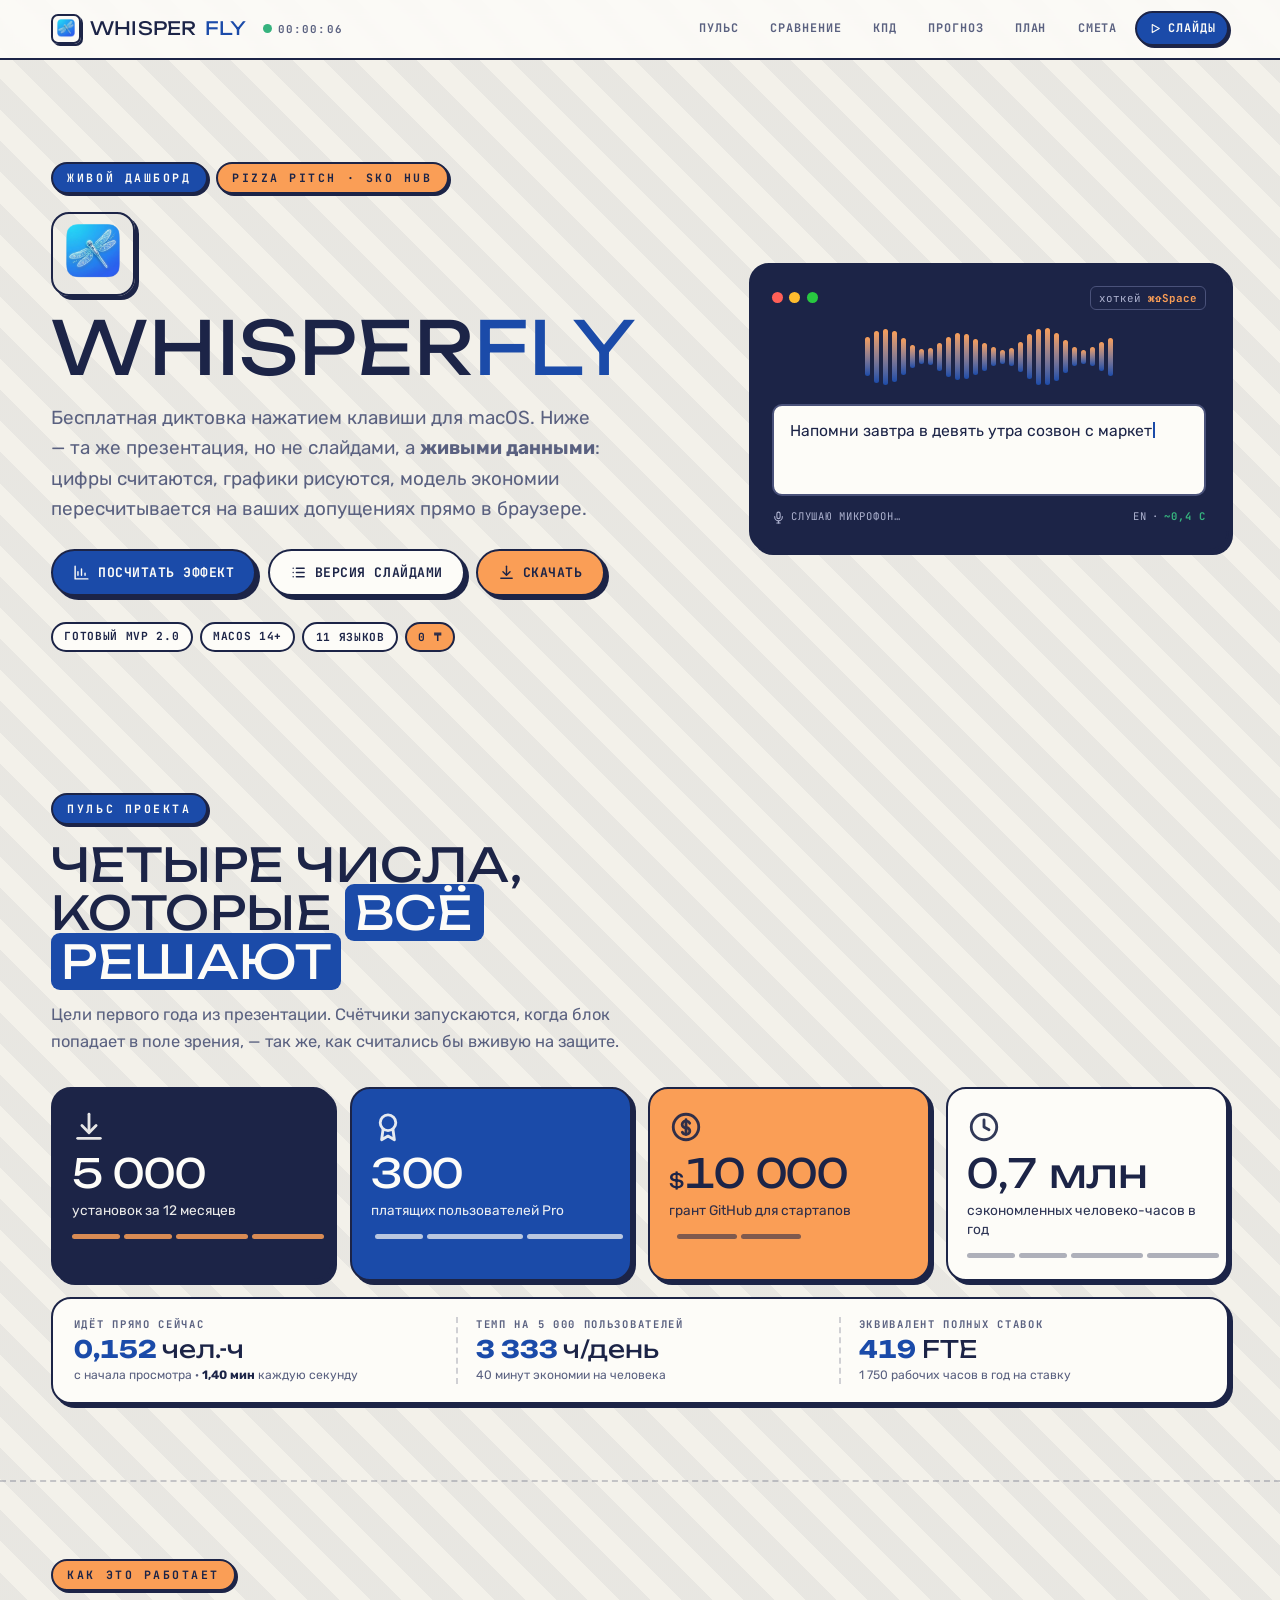
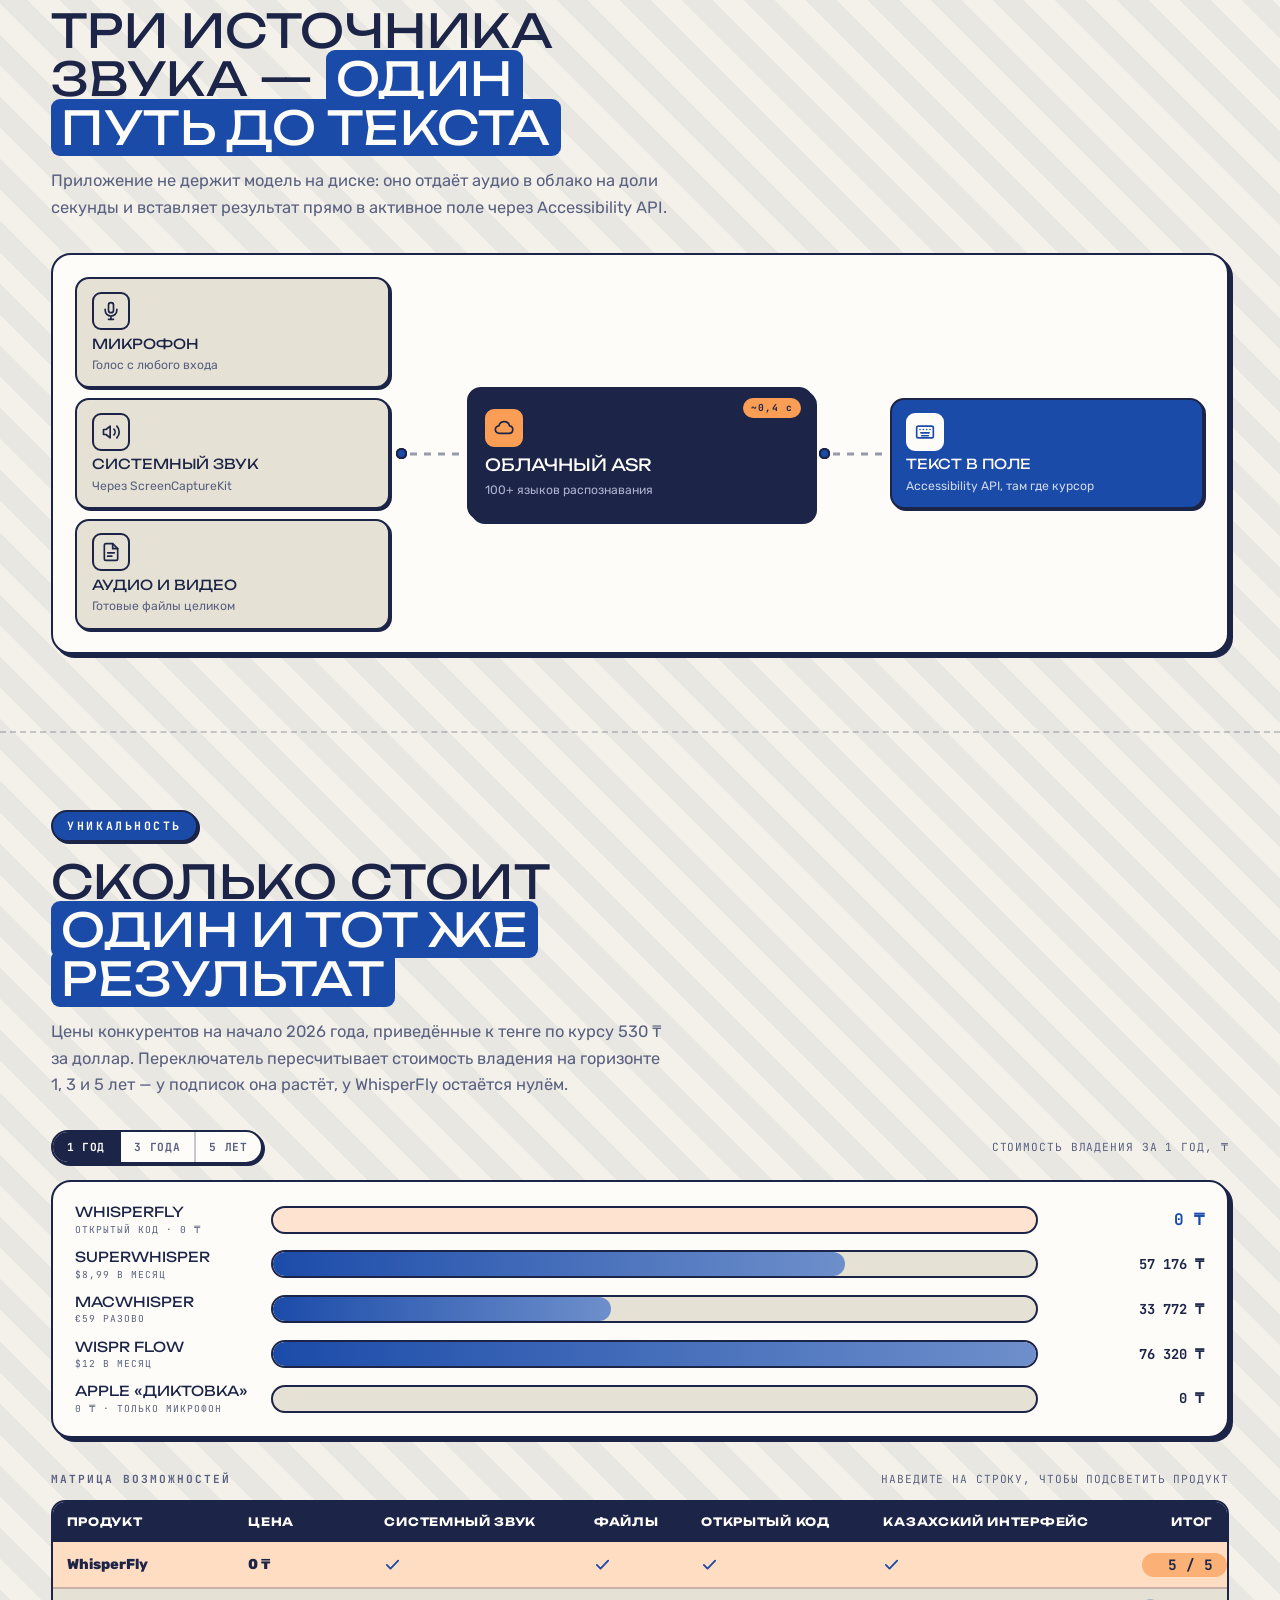
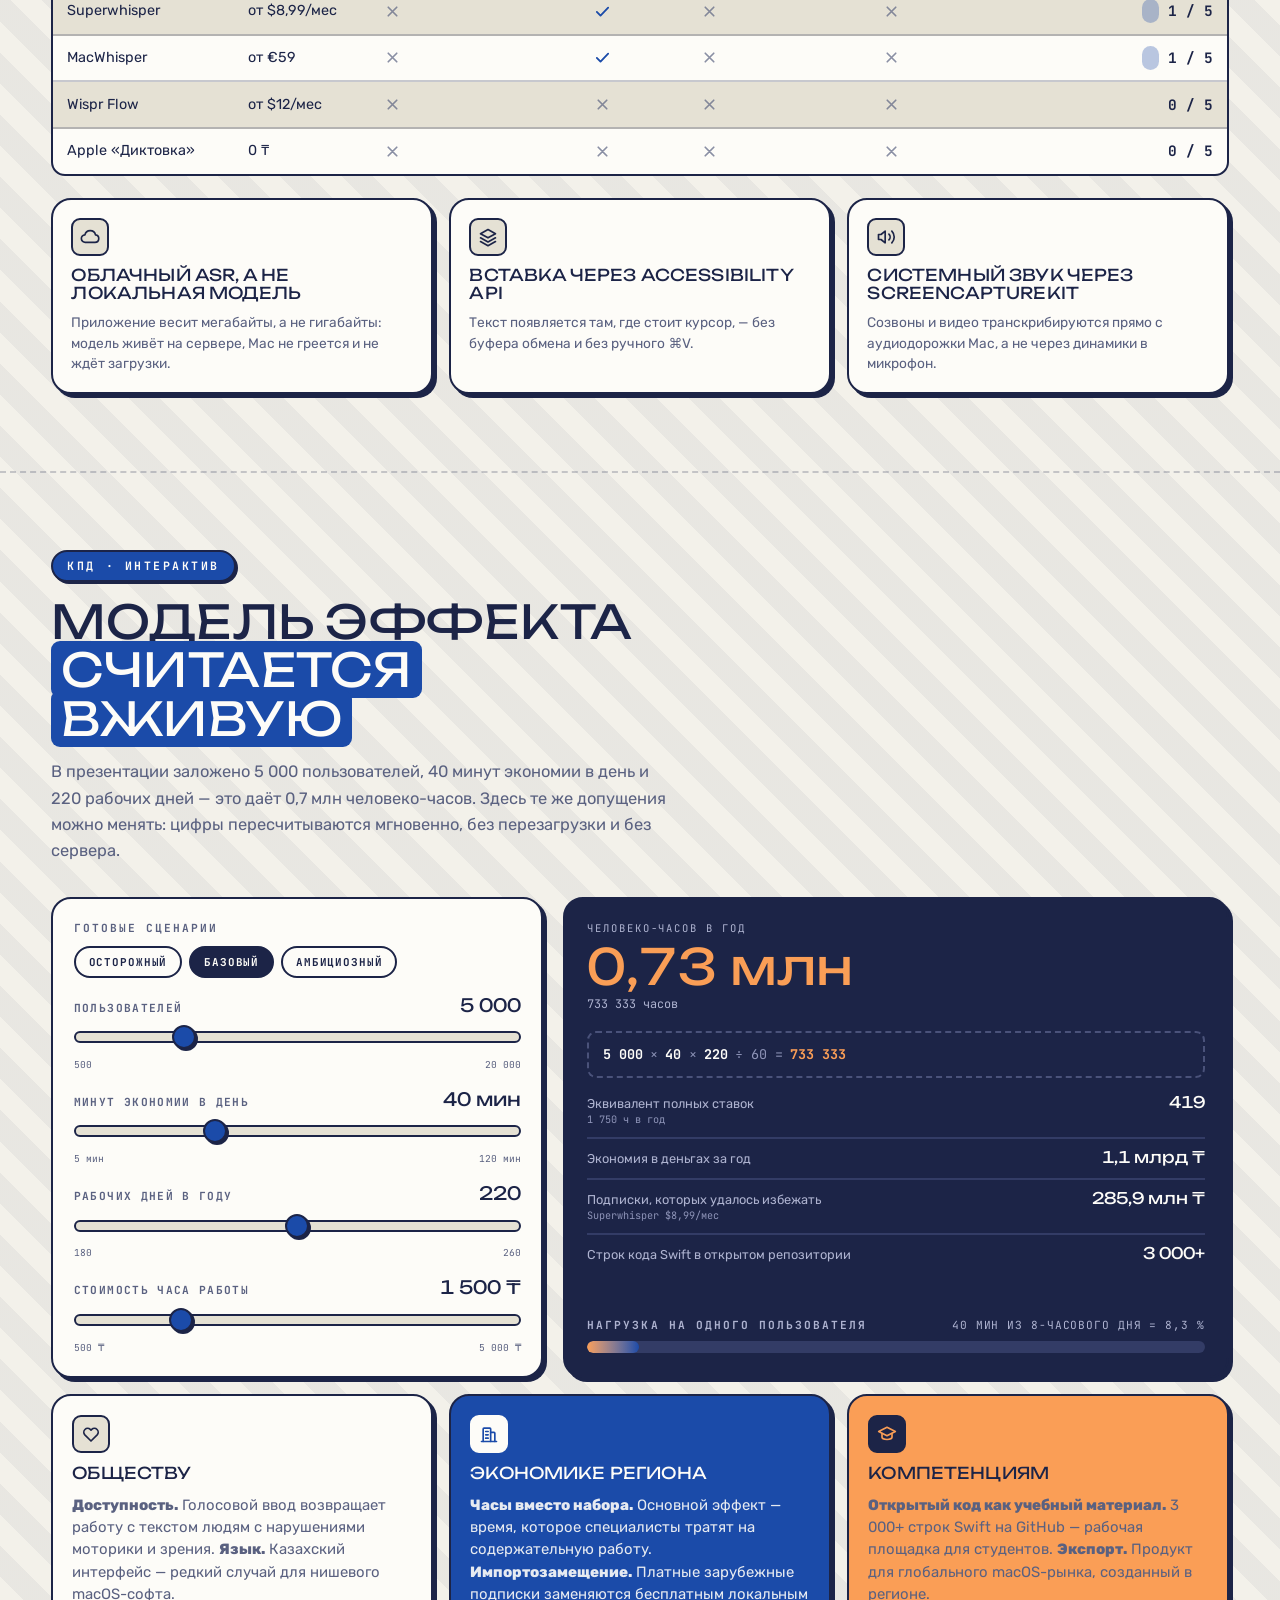
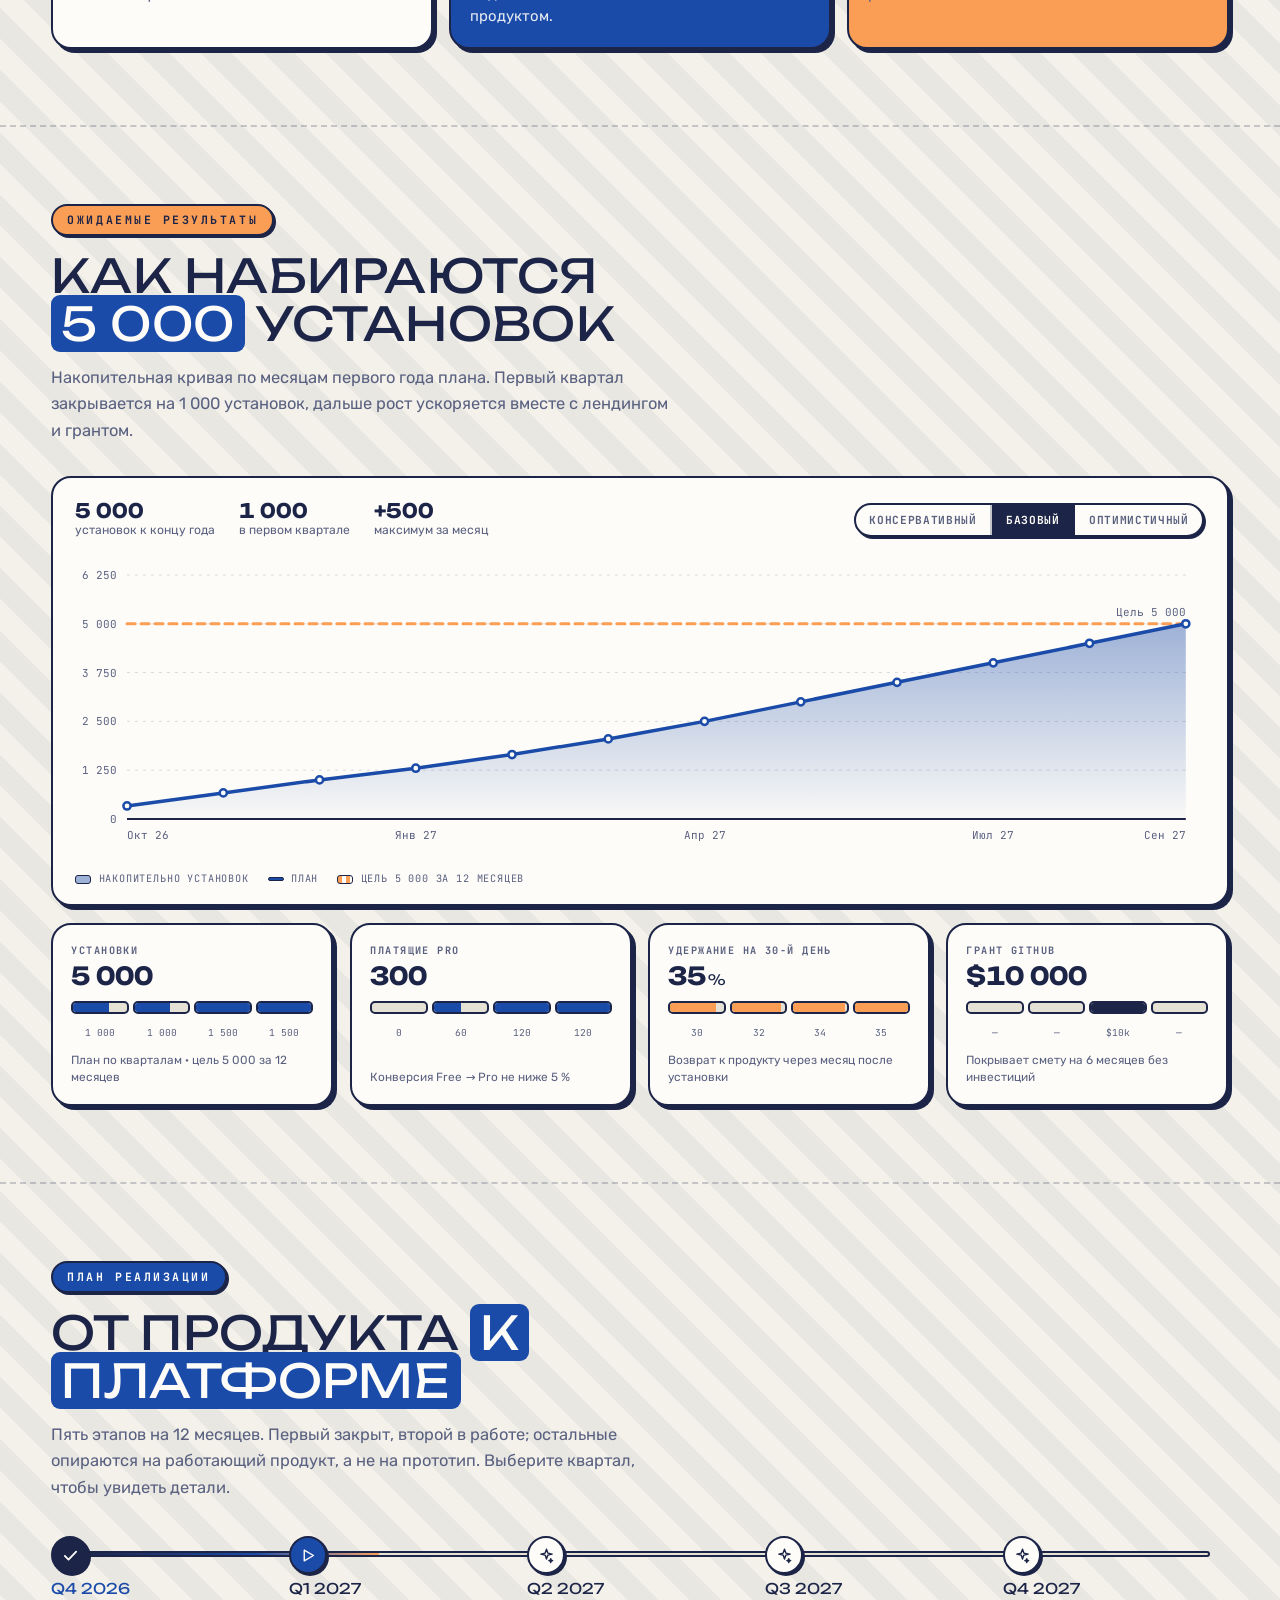
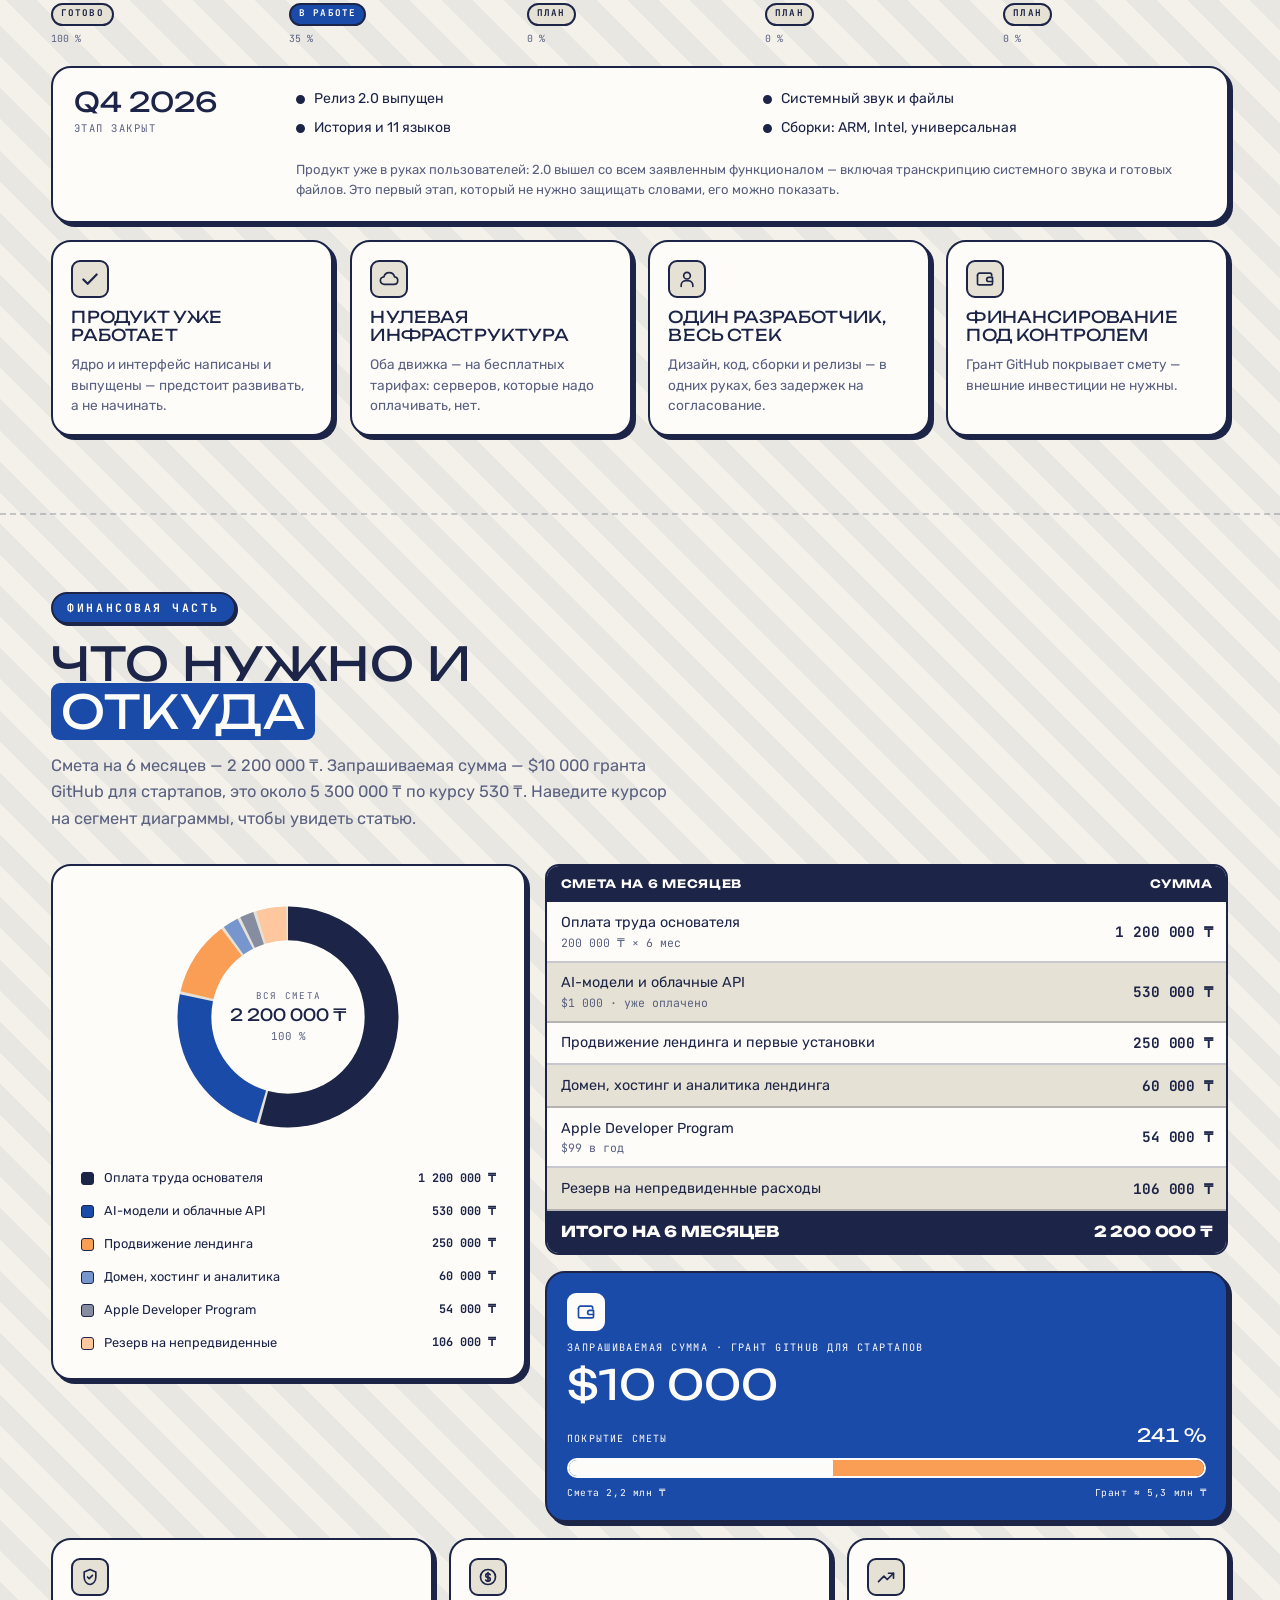
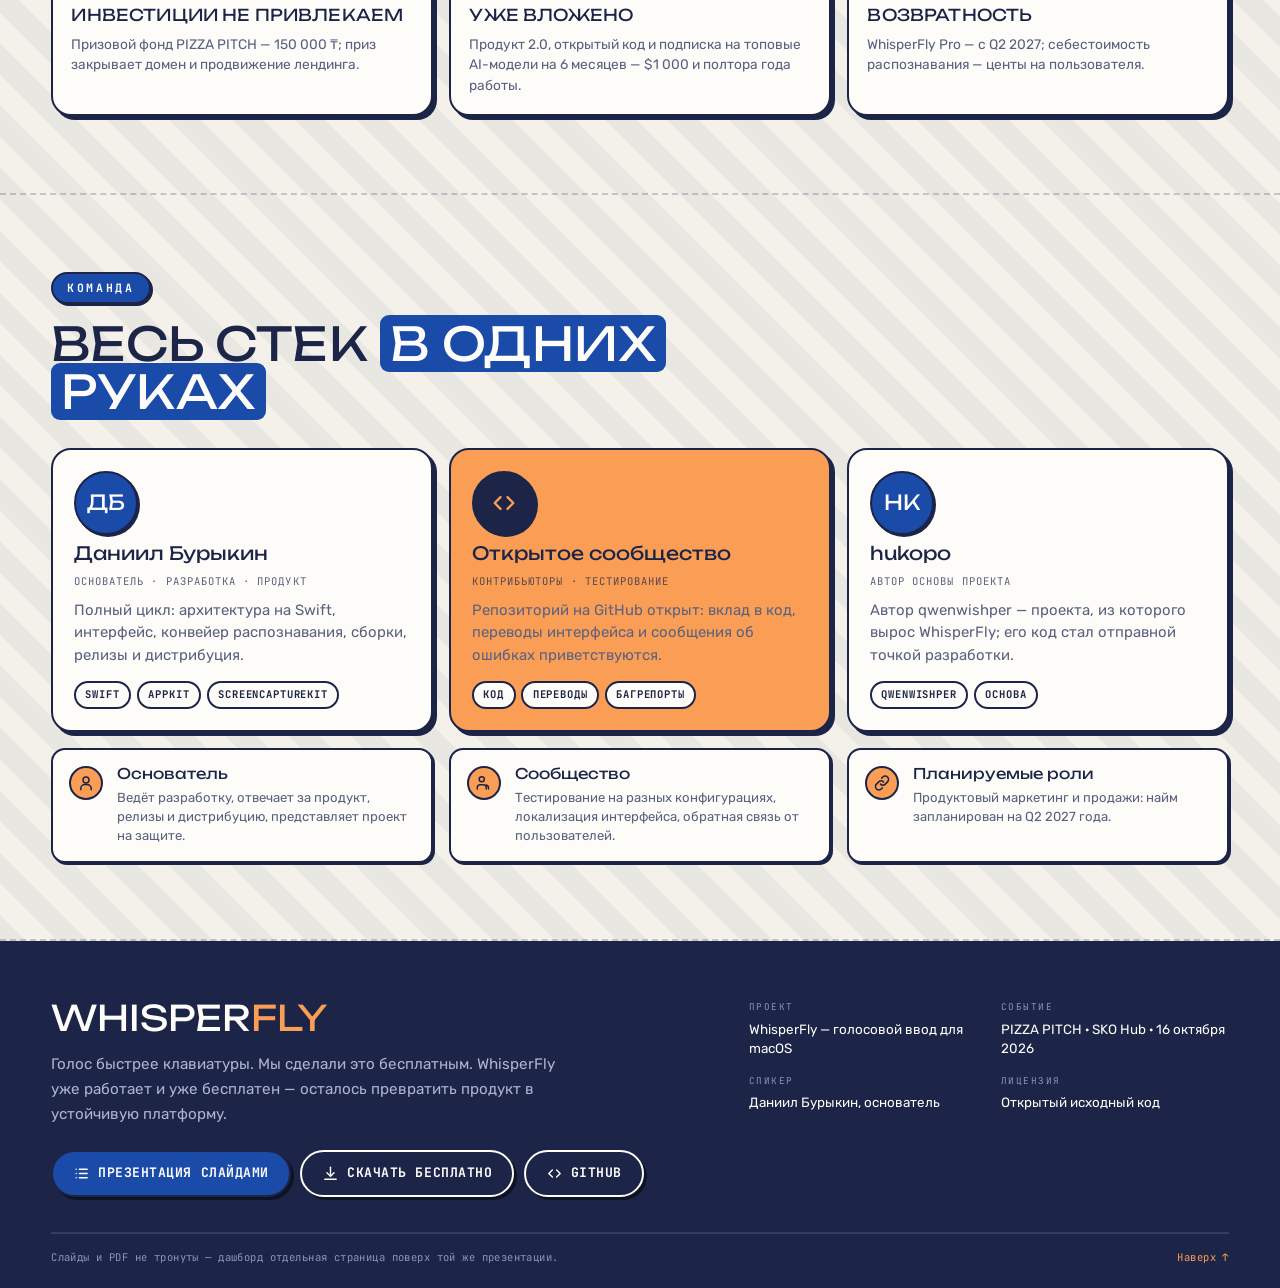
==== dashboard.html @ cc67a1d7 "Add an interactive live dashboard alongside the 9-slide deck dashboard.html/.css/.js: the same PITCH" ====
<!DOCTYPE html>
<html lang="ru" data-theme="varsity" style="--tp-h: 262">
<head>
<meta charset="utf-8">
<meta name="viewport" content="width=device-width, initial-scale=1">
<title>WhisperFly — живой дашборд проекта</title>
<meta name="description" content="WhisperFly в цифрах: интерактивный дашборд проекта — живая демонстрация диктовки, сравнение с конкурентами, калькулятор экономии, прогноз установок, дорожная карта, цели, смета и команда.">
<meta property="og:title" content="WhisperFly — живой дашборд">
<meta property="og:description" content="Данные проекта WhisperFly в реальном времени: экономия человеко-часов, прогноз роста, смета, дорожная карта.">
<meta property="og:type" content="website">
<link rel="icon" href="assets/favicon.svg">
<link rel="preconnect" href="https://fonts.googleapis.com">
<link rel="preconnect" href="https://fonts.gstatic.com" crossorigin>
<link rel="stylesheet" href="https://fonts.googleapis.com/css2?family=Unbounded:wght@400;600;700;800&family=Rubik:wght@400;500;600;700;800&family=JetBrains+Mono:wght@400;700&display=swap">
<link rel="stylesheet" href="theme.css">
<link rel="stylesheet" href="dashboard.css">
<script>document.documentElement.classList.add('js');</script>
</head>
<body>

<div class="scroll-progress" id="scrollProgress" aria-hidden="true"></div>

<!-- ── Icon sprite ──────────────────────────────────────────────────────── -->
<svg width="0" height="0" style="position:absolute" aria-hidden="true" focusable="false">
  <symbol id="i-mic" viewBox="0 0 24 24" fill="none" stroke="currentColor" stroke-width="2" stroke-linecap="round" stroke-linejoin="round">
    <path d="M12 2a3 3 0 0 0-3 3v6a3 3 0 0 0 6 0V5a3 3 0 0 0-3-3z"/><path d="M19 10v1a7 7 0 0 1-14 0v-1"/><path d="M12 19v3"/><path d="M9 22h6"/>
  </symbol>
  <symbol id="i-speaker" viewBox="0 0 24 24" fill="none" stroke="currentColor" stroke-width="2" stroke-linecap="round" stroke-linejoin="round">
    <path d="M11 5 6 9H3v6h3l5 4z"/><path d="M15.5 8.5a5 5 0 0 1 0 7"/><path d="M19 5a10 10 0 0 1 0 14"/>
  </symbol>
  <symbol id="i-file" viewBox="0 0 24 24" fill="none" stroke="currentColor" stroke-width="2" stroke-linecap="round" stroke-linejoin="round">
    <path d="M14 2H6a2 2 0 0 0-2 2v16a2 2 0 0 0 2 2h12a2 2 0 0 0 2-2V8z"/><path d="M14 2v6h6"/><path d="M8 13h8"/><path d="M8 17h5"/>
  </symbol>
  <symbol id="i-bolt" viewBox="0 0 24 24" fill="none" stroke="currentColor" stroke-width="2" stroke-linecap="round" stroke-linejoin="round">
    <path d="M13 2 4 14h7l-1 8 9-12h-7z"/>
  </symbol>
  <symbol id="i-spark" viewBox="0 0 24 24" fill="none" stroke="currentColor" stroke-width="2" stroke-linecap="round" stroke-linejoin="round">
    <path d="m12 3 1.9 5.6L20 10l-6.1 1.4L12 17l-1.9-5.6L4 10l6.1-1.4z"/><path d="M18 16.5 18.7 18.5 20.7 19.2 18.7 19.9 18 21.9 17.3 19.9 15.3 19.2 17.3 18.5z"/>
  </symbol>
  <symbol id="i-clock" viewBox="0 0 24 24" fill="none" stroke="currentColor" stroke-width="2" stroke-linecap="round" stroke-linejoin="round">
    <circle cx="12" cy="12" r="9"/><path d="M12 7v5l3.5 2"/>
  </symbol>
  <symbol id="i-globe" viewBox="0 0 24 24" fill="none" stroke="currentColor" stroke-width="2" stroke-linecap="round" stroke-linejoin="round">
    <circle cx="12" cy="12" r="9"/><path d="M3 12h18"/><path d="M12 3a15 15 0 0 1 0 18 15 15 0 0 1 0-18z"/>
  </symbol>
  <symbol id="i-keyboard" viewBox="0 0 24 24" fill="none" stroke="currentColor" stroke-width="2" stroke-linecap="round" stroke-linejoin="round">
    <rect x="2" y="5" width="20" height="14" rx="2"/><path d="M6 9h.01M10 9h.01M14 9h.01M18 9h.01M7 13h10M8 16.5h8"/>
  </symbol>
  <symbol id="i-cloud" viewBox="0 0 24 24" fill="none" stroke="currentColor" stroke-width="2" stroke-linecap="round" stroke-linejoin="round">
    <path d="M18 18.5a4.5 4.5 0 0 0 .6-8.96A6.5 6.5 0 0 0 5.9 9.4 4.5 4.5 0 0 0 6.5 18.5z"/>
  </symbol>
  <symbol id="i-chip" viewBox="0 0 24 24" fill="none" stroke="currentColor" stroke-width="2" stroke-linecap="round" stroke-linejoin="round">
    <rect x="6" y="6" width="12" height="12" rx="2"/><path d="M9 2v4M15 2v4M9 18v4M15 18v4M2 9h4M2 15h4M18 9h4M18 15h4"/>
  </symbol>
  <symbol id="i-shield" viewBox="0 0 24 24" fill="none" stroke="currentColor" stroke-width="2" stroke-linecap="round" stroke-linejoin="round">
    <path d="M12 3 5 6v6c0 4.4 3 8.2 7 9 4-.8 7-4.6 7-9V6z"/><path d="m9 12 2 2 4-4"/>
  </symbol>
  <symbol id="i-rocket" viewBox="0 0 24 24" fill="none" stroke="currentColor" stroke-width="2" stroke-linecap="round" stroke-linejoin="round">
    <path d="M12 2s5 3.2 5 9c0 3-1 5.2-2 6.4H9C8 16.2 7 14 7 11c0-5.8 5-9 5-9z"/><circle cx="12" cy="9" r="1.6"/><path d="M9 17.4 6 21M15 17.4 18 21"/>
  </symbol>
  <symbol id="i-users" viewBox="0 0 24 24" fill="none" stroke="currentColor" stroke-width="2" stroke-linecap="round" stroke-linejoin="round">
    <path d="M15 20v-1.6a4 4 0 0 0-4-4H7a4 4 0 0 0-4 4V20"/><circle cx="9" cy="7" r="3.4"/><path d="M18 20v-1.6a4 4 0 0 0-3-3.86"/>
  </symbol>
  <symbol id="i-user" viewBox="0 0 24 24" fill="none" stroke="currentColor" stroke-width="2" stroke-linecap="round" stroke-linejoin="round">
    <circle cx="12" cy="8" r="4"/><path d="M5 21v-1.5A5.5 5.5 0 0 1 10.5 14h3A5.5 5.5 0 0 1 19 19.5V21"/>
  </symbol>
  <symbol id="i-code" viewBox="0 0 24 24" fill="none" stroke="currentColor" stroke-width="2" stroke-linecap="round" stroke-linejoin="round">
    <path d="m9 7-5 5 5 5"/><path d="m15 7 5 5-5 5"/>
  </symbol>
  <symbol id="i-download" viewBox="0 0 24 24" fill="none" stroke="currentColor" stroke-width="2" stroke-linecap="round" stroke-linejoin="round">
    <path d="M12 3v12"/><path d="m7 11 5 5 5-5"/><path d="M4 20h16"/>
  </symbol>
  <symbol id="i-check" viewBox="0 0 24 24" fill="none" stroke="currentColor" stroke-width="2.6" stroke-linecap="round" stroke-linejoin="round">
    <path d="m4 12.5 5.2 5.2L20 6.5"/>
  </symbol>
  <symbol id="i-x" viewBox="0 0 24 24" fill="none" stroke="currentColor" stroke-width="2.4" stroke-linecap="round" stroke-linejoin="round">
    <path d="M6 6l12 12M18 6 6 18"/>
  </symbol>
  <symbol id="i-target" viewBox="0 0 24 24" fill="none" stroke="currentColor" stroke-width="2" stroke-linecap="round" stroke-linejoin="round">
    <circle cx="12" cy="12" r="9"/><circle cx="12" cy="12" r="4.6"/><circle cx="12" cy="12" r="1.2"/>
  </symbol>
  <symbol id="i-flag" viewBox="0 0 24 24" fill="none" stroke="currentColor" stroke-width="2" stroke-linecap="round" stroke-linejoin="round">
    <path d="M5 21V4"/><path d="M5 5h9.5l-1.6 4 1.6 4H5"/>
  </symbol>
  <symbol id="i-tag" viewBox="0 0 24 24" fill="none" stroke="currentColor" stroke-width="2" stroke-linecap="round" stroke-linejoin="round">
    <path d="M20.5 12.4 12.4 20.5a2 2 0 0 1-2.8 0L3.5 14.4a2 2 0 0 1-.6-1.4V4.5a2 2 0 0 1 2-2h8.5a2 2 0 0 1 1.4.6l5.7 5.7a2 2 0 0 1 0 2.6z"/><path d="M7.5 7.5h.01"/>
  </symbol>
  <symbol id="i-trend" viewBox="0 0 24 24" fill="none" stroke="currentColor" stroke-width="2" stroke-linecap="round" stroke-linejoin="round">
    <path d="M3 17.5 9.5 11l4 4L21 7.5"/><path d="M15 7.5h6v6"/>
  </symbol>
  <symbol id="i-layers" viewBox="0 0 24 24" fill="none" stroke="currentColor" stroke-width="2" stroke-linecap="round" stroke-linejoin="round">
    <path d="m12 3 9 5-9 5-9-5z"/><path d="m3 13 9 5 9-5"/><path d="m3 17.5 9 5 9-5"/>
  </symbol>
  <symbol id="i-cap" viewBox="0 0 24 24" fill="none" stroke="currentColor" stroke-width="2" stroke-linecap="round" stroke-linejoin="round">
    <path d="M12 4 2 9l10 5 10-5z"/><path d="M6 11.4V16c0 1.3 2.7 2.6 6 2.6s6-1.3 6-2.6v-4.6"/>
  </symbol>
  <symbol id="i-link" viewBox="0 0 24 24" fill="none" stroke="currentColor" stroke-width="2" stroke-linecap="round" stroke-linejoin="round">
    <path d="M10 13.5a4.5 4.5 0 0 0 6.4 0l3-3a4.5 4.5 0 0 0-6.4-6.4l-1.4 1.4"/><path d="M14 10.5a4.5 4.5 0 0 0-6.4 0l-3 3a4.5 4.5 0 0 0 6.4 6.4l1.4-1.4"/>
  </symbol>
  <symbol id="i-coin" viewBox="0 0 24 24" fill="none" stroke="currentColor" stroke-width="2" stroke-linecap="round" stroke-linejoin="round">
    <circle cx="12" cy="12" r="9"/><path d="M12 6.8v10.4"/><path d="M14.6 9.3a2.6 2.6 0 0 0-2.6-1.4h-.4a2.3 2.3 0 0 0 0 4.6h.8a2.3 2.3 0 0 1 0 4.6h-.4a2.6 2.6 0 0 1-2.6-1.4"/>
  </symbol>
  <symbol id="i-wallet" viewBox="0 0 24 24" fill="none" stroke="currentColor" stroke-width="2" stroke-linecap="round" stroke-linejoin="round">
    <path d="M3 7.5A2.5 2.5 0 0 1 5.5 5H18a2 2 0 0 1 2 2v1"/><path d="M3 7.5V17a2 2 0 0 0 2 2h14a2 2 0 0 0 2-2v-2"/><path d="M21 10v5h-4.5a2.5 2.5 0 0 1 0-5z"/>
  </symbol>
  <symbol id="i-history" viewBox="0 0 24 24" fill="none" stroke="currentColor" stroke-width="2" stroke-linecap="round" stroke-linejoin="round">
    <path d="M3.5 12a8.5 8.5 0 1 0 2.6-6.1"/><path d="M3 4v5h5"/><path d="M12 8v4.3l3 1.8"/>
  </symbol>
  <symbol id="i-building" viewBox="0 0 24 24" fill="none" stroke="currentColor" stroke-width="2" stroke-linecap="round" stroke-linejoin="round">
    <path d="M3 21h18"/><path d="M5 21V6a1 1 0 0 1 1-1h7a1 1 0 0 1 1 1v15"/><path d="M14 10h4a1 1 0 0 1 1 1v10"/><path d="M8 9h3M8 13h3M8 17h3"/>
  </symbol>
  <symbol id="i-heart" viewBox="0 0 24 24" fill="none" stroke="currentColor" stroke-width="2" stroke-linecap="round" stroke-linejoin="round">
    <path d="M12 20.4 4.6 13a4.6 4.6 0 0 1 6.5-6.5l.9.9.9-.9A4.6 4.6 0 0 1 19.4 13z"/>
  </symbol>
  <symbol id="i-list" viewBox="0 0 24 24" fill="none" stroke="currentColor" stroke-width="2" stroke-linecap="round" stroke-linejoin="round">
    <path d="M9 6h11M9 12h11M9 18h11"/><path d="M4.5 6h.01M4.5 12h.01M4.5 18h.01"/>
  </symbol>
  <symbol id="i-chart" viewBox="0 0 24 24" fill="none" stroke="currentColor" stroke-width="2" stroke-linecap="round" stroke-linejoin="round">
    <path d="M3 3v18h18"/><path d="M7 16v-5M12 16V7M17 16v-3"/>
  </symbol>
  <symbol id="i-scale" viewBox="0 0 24 24" fill="none" stroke="currentColor" stroke-width="2" stroke-linecap="round" stroke-linejoin="round">
    <path d="M12 3v18"/><path d="M7 21h10"/><path d="M4 8h16"/><path d="M4 8 1.5 14a3 3 0 0 0 5 0z"/><path d="M20 8l-2.5 6a3 3 0 0 0 5 0z"/>
  </symbol>
  <symbol id="i-award" viewBox="0 0 24 24" fill="none" stroke="currentColor" stroke-width="2" stroke-linecap="round" stroke-linejoin="round">
    <circle cx="12" cy="9" r="5.5"/><path d="m8.5 13.8-1 7.2 4.5-2.6 4.5 2.6-1-7.2"/>
  </symbol>
  <symbol id="i-play" viewBox="0 0 24 24" fill="none" stroke="currentColor" stroke-width="2" stroke-linecap="round" stroke-linejoin="round">
    <path d="M6 4.5 19 12 6 19.5z"/>
  </symbol>
  <symbol id="i-grid" viewBox="0 0 24 24" fill="none" stroke="currentColor" stroke-width="2" stroke-linecap="round" stroke-linejoin="round">
    <rect x="3" y="3" width="7.5" height="7.5" rx="1.5"/><rect x="13.5" y="3" width="7.5" height="7.5" rx="1.5"/><rect x="3" y="13.5" width="7.5" height="7.5" rx="1.5"/><rect x="13.5" y="13.5" width="7.5" height="7.5" rx="1.5"/>
  </symbol>
</svg>

<!-- ── Top bar ──────────────────────────────────────────────────────────── -->
<header class="topbar">
  <div class="wrap topbar-in">
    <a class="tb-brand" href="#top">
      <img src="assets/appicon.png" alt="" width="60" height="60">
      WHISPER<span class="fly">FLY</span>
    </a>
    <span class="tb-live"><i class="pulse-dot"></i><span id="liveClock">00:00:00</span></span>
    <nav class="tb-links" aria-label="Разделы дашборда">
      <a href="#pulse">Пульс</a>
      <a href="#advantage">Сравнение</a>
      <a href="#impact">КПД</a>
      <a href="#growth">Прогноз</a>
      <a href="#roadmap">План</a>
      <a href="#budget">Смета</a>
      <a class="tb-cta" href="index.html">
        <svg class="tb-ico"><use href="#i-play"/></svg>Слайды
      </a>
    </nav>
  </div>
</header>

<main>

<!-- ═══ Hero ═══════════════════════════════════════════════════════════════ -->
<section class="hero" id="top">
  <div class="wrap hero-grid">
    <div>
      <div class="hero-eyebrow" data-rv style="--i:0">
        <span class="kick">Живой дашборд</span>
        <span class="kick kick--gold">PIZZA PITCH · SKO Hub</span>
      </div>
      <img class="hero-logo" src="assets/appicon.png" alt="Иконка WhisperFly" width="512" height="512" data-rv style="--i:1">
      <h1 class="hero-title" data-rv style="--i:2;--rv:tp-up">WHISPER<span class="fly">FLY</span></h1>
      <p class="hero-lede" data-rv style="--i:3;--rv:tp-up">
        Бесплатная диктовка нажатием клавиши для macOS. Ниже — та же презентация,
        но не слайдами, а <b>живыми данными</b>: цифры считаются, графики рисуются,
        модель экономии пересчитывается на ваших допущениях прямо в браузере.
      </p>
      <div class="hero-ctas" data-rv style="--i:4;--rv:tp-up">
        <a class="btn" href="#impact">
          <svg><use href="#i-chart"/></svg>Посчитать эффект
        </a>
        <a class="btn btn--ghost" href="index.html">
          <svg><use href="#i-list"/></svg>Версия слайдами
        </a>
        <a class="btn btn--gold" href="https://github.com/dandysuper/WhisperFly/releases/latest">
          <svg><use href="#i-download"/></svg>Скачать
        </a>
      </div>
      <div class="badge-row" data-rv style="--i:5;--rv:tp-up">
        <span class="badge">Готовый MVP 2.0</span>
        <span class="badge">macOS 14+</span>
        <span class="badge">11 языков</span>
        <span class="badge badge--gold">0 ₸</span>
      </div>
    </div>

    <!-- live dictation demo -->
    <div class="demo" data-rv style="--i:3;--rv:tp-up" id="demo">
      <div class="demo-bar">
        <span class="demo-dots"><i></i><i></i><i></i></span>
        <span class="demo-key">хоткей <b id="demoKey">⌘⇧Space</b></span>
      </div>
      <div class="wave" id="wave" aria-hidden="true"></div>
      <div class="demo-field"><span id="demoText"></span><span class="cur"></span></div>
      <div class="demo-cap">
        <span id="demoStatus">● Слушаю микрофон…</span>
        <span class="demo-cap-r"><span id="demoLang">RU</span> · <b>~0,4 с</b></span>
      </div>
    </div>
  </div>
</section>
<!-- ═══ Пульс проекта · KPI ═══════════════════════════════════════════════ -->
<section class="panel" id="pulse">
  <div class="wrap">
    <div class="sec-head" data-rv>
      <span class="kick">Пульс проекта</span>
      <h2 class="sec-title">Четыре числа, которые <span class="hl">всё решают</span></h2>
      <p class="sec-sub">
        Цели первого года из презентации. Счётчики запускаются, когда блок попадает
        в поле зрения, — так же, как считались бы вживую на защите.
      </p>
    </div>

    <div class="kpi-grid">
      <article class="kpi kpi--navy" data-rv style="--i:0">
        <div class="kpi-ico"><svg><use href="#i-download"/></svg></div>
        <div class="kpi-n" data-count="5000" data-format="space">0</div>
        <p class="kpi-l">установок за 12 месяцев</p>
        <div class="kpi-spark"><span style="--w:20%"></span><span style="--w:20%"></span><span style="--w:30%"></span><span style="--w:30%"></span></div>
      </article>

      <article class="kpi kpi--acc" data-rv style="--i:1">
        <div class="kpi-ico"><svg><use href="#i-award"/></svg></div>
        <div class="kpi-n" data-count="300">0</div>
        <p class="kpi-l">платящих пользователей Pro</p>
        <div class="kpi-spark"><span style="--w:0%"></span><span style="--w:20%"></span><span style="--w:40%"></span><span style="--w:40%"></span></div>
      </article>

      <article class="kpi kpi--gold" data-rv style="--i:2">
        <div class="kpi-ico"><svg><use href="#i-coin"/></svg></div>
        <div class="kpi-n"><span class="suf">$</span><span data-count="10000" data-format="space">0</span></div>
        <p class="kpi-l">грант GitHub для стартапов</p>
        <div class="kpi-spark"><span style="--w:0%"></span><span style="--w:0%"></span><span style="--w:25%"></span><span style="--w:25%"></span></div>
      </article>

      <article class="kpi" data-rv style="--i:3">
        <div class="kpi-ico"><svg><use href="#i-clock"/></svg></div>
        <div class="kpi-n" data-count="0.7" data-decimals="1" data-suffix=" млн">0</div>
        <p class="kpi-l">сэкономленных человеко-часов в год</p>
        <div class="kpi-spark"><span style="--w:20%"></span><span style="--w:20%"></span><span style="--w:30%"></span><span style="--w:30%"></span></div>
      </article>
    </div>

    <div class="live-strip" data-rv style="--i:4">
      <div class="live-cell">
        <span class="live-l">Идёт прямо сейчас</span>
        <span class="live-n"><b id="liveHours">0.000</b> чел.-ч</span>
        <span class="live-sub">с начала просмотра · <b id="liveRate">1,33 мин</b> каждую секунду</span>
      </div>
      <div class="live-cell">
        <span class="live-l">Темп на 5 000 пользователей</span>
        <span class="live-n"><b id="livePerDay">3 333</b> ч/день</span>
        <span class="live-sub">40 минут экономии на человека</span>
      </div>
      <div class="live-cell">
        <span class="live-l">Эквивалент полных ставок</span>
        <span class="live-n"><b id="liveFte">400</b> FTE</span>
        <span class="live-sub">1 750 рабочих часов в год на ставку</span>
      </div>
    </div>
  </div>
</section>

<!-- ═══ Пайплайн ═════════════════════════════════════════════════════════ -->
<section class="panel" id="pipeline">
  <div class="wrap">
    <div class="sec-head" data-rv>
      <span class="kick kick--gold">Как это работает</span>
      <h2 class="sec-title">Три источника звука — <span class="hl">один путь до текста</span></h2>
      <p class="sec-sub">
        Приложение не держит модель на диске: оно отдаёт аудио в облако на доли секунды
        и вставляет результат прямо в активное поле через Accessibility API.
      </p>
    </div>

    <div class="flow" data-rv style="--i:1">
      <div class="flow-col">
        <article class="flow-node">
          <div class="card-ico"><svg><use href="#i-mic"/></svg></div>
          <span class="flow-t">Микрофон</span>
          <span class="flow-d">Голос с любого входа</span>
        </article>
        <article class="flow-node">
          <div class="card-ico"><svg><use href="#i-speaker"/></svg></div>
          <span class="flow-t">Системный звук</span>
          <span class="flow-d">Через ScreenCaptureKit</span>
        </article>
        <article class="flow-node">
          <div class="card-ico"><svg><use href="#i-file"/></svg></div>
          <span class="flow-t">Аудио и видео</span>
          <span class="flow-d">Готовые файлы целиком</span>
        </article>
      </div>

      <div class="flow-rail" aria-hidden="true">
        <span class="flow-line"></span>
        <i class="flow-pkt" style="--d:0s"></i>
        <i class="flow-pkt" style="--d:1.1s"></i>
        <i class="flow-pkt" style="--d:2.2s"></i>
      </div>

      <article class="flow-node flow-node--core">
        <div class="card-ico"><svg><use href="#i-cloud"/></svg></div>
        <span class="flow-t">Облачный ASR</span>
        <span class="flow-d">100+ языков распознавания</span>
        <span class="flow-chip">~0,4 с</span>
      </article>

      <div class="flow-rail" aria-hidden="true">
        <span class="flow-line"></span>
        <i class="flow-pkt" style="--d:.55s"></i>
        <i class="flow-pkt" style="--d:1.65s"></i>
        <i class="flow-pkt" style="--d:2.75s"></i>
      </div>

      <article class="flow-node flow-node--out">
        <div class="card-ico"><svg><use href="#i-keyboard"/></svg></div>
        <span class="flow-t">Текст в поле</span>
        <span class="flow-d">Accessibility API, там где курсор</span>
      </article>
    </div>
  </div>
</section>

<!-- ═══ Уникальность · сравнение ═════════════════════════════════════════ -->
<section class="panel" id="advantage">
  <div class="wrap">
    <div class="sec-head" data-rv>
      <span class="kick">Уникальность</span>
      <h2 class="sec-title">Сколько стоит <span class="hl">один и тот же результат</span></h2>
      <p class="sec-sub">
        Цены конкурентов на начало 2026 года, приведённые к тенге по курсу 530 ₸ за доллар.
        Переключатель пересчитывает стоимость владения на горизонте 1, 3 и 5 лет —
        у подписок она растёт, у WhisperFly остаётся нулём.
      </p>
    </div>

    <div class="compare-controls" data-rv style="--i:0">
      <div class="seg" role="group" aria-label="Горизонт владения">
        <button type="button" class="seg-btn active" data-years="1">1 год</button>
        <button type="button" class="seg-btn" data-years="3">3 года</button>
        <button type="button" class="seg-btn" data-years="5">5 лет</button>
      </div>
      <span class="compare-note" id="compareNote">Стоимость владения за 1 год, ₸</span>
    </div>

    <div class="chart-card" data-rv style="--i:1">
      <div class="bars" id="compareBars"></div>
    </div>

    <div class="matrix-head" data-rv style="--i:2">
      <span class="col-head">Матрица возможностей</span>
      <span class="compare-note">Наведите на строку, чтобы подсветить продукт</span>
    </div>

    <div class="table-scroll" data-rv style="--i:3">
      <table class="tbl tbl--compare" id="matrix">
        <thead>
          <tr>
            <th>Продукт</th>
            <th>Цена</th>
            <th>Системный звук</th>
            <th>Файлы</th>
            <th>Открытый код</th>
            <th>Казахский интерфейс</th>
            <th class="th-score">Итог</th>
          </tr>
        </thead>
        <tbody>
          <tr class="row-us">
            <td class="col-us">WhisperFly</td>
            <td class="col-us">0 ₸</td>
            <td class="col-us"><svg class="mk mk--yes"><use href="#i-check"/></svg></td>
            <td class="col-us"><svg class="mk mk--yes"><use href="#i-check"/></svg></td>
            <td class="col-us"><svg class="mk mk--yes"><use href="#i-check"/></svg></td>
            <td class="col-us"><svg class="mk mk--yes"><use href="#i-check"/></svg></td>
            <td class="col-us score-cell"><span class="score-fill" style="--p:100"></span><b>5 / 5</b></td>
          </tr>
          <tr>
            <td>Superwhisper</td>
            <td>от $8,99/мес</td>
            <td><svg class="mk mk--no"><use href="#i-x"/></svg></td>
            <td><svg class="mk mk--yes"><use href="#i-check"/></svg></td>
            <td><svg class="mk mk--no"><use href="#i-x"/></svg></td>
            <td><svg class="mk mk--no"><use href="#i-x"/></svg></td>
            <td class="score-cell"><span class="score-fill" style="--p:20"></span><b>1 / 5</b></td>
          </tr>
          <tr>
            <td>MacWhisper</td>
            <td>от €59</td>
            <td><svg class="mk mk--no"><use href="#i-x"/></svg></td>
            <td><svg class="mk mk--yes"><use href="#i-check"/></svg></td>
            <td><svg class="mk mk--no"><use href="#i-x"/></svg></td>
            <td><svg class="mk mk--no"><use href="#i-x"/></svg></td>
            <td class="score-cell"><span class="score-fill" style="--p:20"></span><b>1 / 5</b></td>
          </tr>
          <tr>
            <td>Wispr Flow</td>
            <td>от $12/мес</td>
            <td><svg class="mk mk--no"><use href="#i-x"/></svg></td>
            <td><svg class="mk mk--no"><use href="#i-x"/></svg></td>
            <td><svg class="mk mk--no"><use href="#i-x"/></svg></td>
            <td><svg class="mk mk--no"><use href="#i-x"/></svg></td>
            <td class="score-cell"><span class="score-fill" style="--p:0"></span><b>0 / 5</b></td>
          </tr>
          <tr>
            <td>Apple «Диктовка»</td>
            <td>0 ₸</td>
            <td><svg class="mk mk--no"><use href="#i-x"/></svg></td>
            <td><svg class="mk mk--no"><use href="#i-x"/></svg></td>
            <td><svg class="mk mk--no"><use href="#i-x"/></svg></td>
            <td><svg class="mk mk--no"><use href="#i-x"/></svg></td>
            <td class="score-cell"><span class="score-fill" style="--p:0"></span><b>0 / 5</b></td>
          </tr>
        </tbody>
      </table>
    </div>

    <div class="fact-row">
      <article class="fact-card" data-rv style="--i:0">
        <div class="card-ico"><svg><use href="#i-cloud"/></svg></div>
        <h3 class="card-t">Облачный ASR, а не локальная модель</h3>
        <p class="card-d">Приложение весит мегабайты, а не гигабайты: модель живёт на сервере,
        Mac не греется и не ждёт загрузки.</p>
      </article>
      <article class="fact-card" data-rv style="--i:1">
        <div class="card-ico"><svg><use href="#i-layers"/></svg></div>
        <h3 class="card-t">Вставка через Accessibility API</h3>
        <p class="card-d">Текст появляется там, где стоит курсор, — без буфера обмена
        и без ручного ⌘V.</p>
      </article>
      <article class="fact-card" data-rv style="--i:2">
        <div class="card-ico"><svg><use href="#i-speaker"/></svg></div>
        <h3 class="card-t">Системный звук через ScreenCaptureKit</h3>
        <p class="card-d">Созвоны и видео транскрибируются прямо с аудиодорожки Mac,
        а не через динамики в микрофон.</p>
      </article>
    </div>
  </div>
</section>
<!-- ═══ КПД · калькулятор ════════════════════════════════════════════════ -->
<section class="panel" id="impact">
  <div class="wrap">
    <div class="sec-head" data-rv>
      <span class="kick">КПД · интерактив</span>
      <h2 class="sec-title">Модель эффекта <span class="hl">считается вживую</span></h2>
      <p class="sec-sub">
        В презентации заложено 5 000 пользователей, 40 минут экономии в день и 220 рабочих
        дней — это даёт 0,7 млн человеко-часов. Здесь те же допущения можно менять:
        цифры пересчитываются мгновенно, без перезагрузки и без сервера.
      </p>
    </div>

    <div class="calc-grid">
      <div class="calc-inputs" data-rv style="--i:0">
        <div class="calc-presets">
          <span class="col-head">Готовые сценарии</span>
          <div class="preset-row">
            <button type="button" class="preset-btn" data-preset="cautious">Осторожный</button>
            <button type="button" class="preset-btn active" data-preset="base">Базовый</button>
            <button type="button" class="preset-btn" data-preset="ambitious">Амбициозный</button>
          </div>
        </div>

        <label class="slider" for="calcUsers">
          <span class="slider-top">
            <span class="slider-l">Пользователей</span>
            <output class="slider-v" id="outUsers">5 000</output>
          </span>
          <input type="range" id="calcUsers" min="500" max="20000" step="100" value="5000">
          <span class="slider-scale"><i>500</i><i>20 000</i></span>
        </label>

        <label class="slider" for="calcMinutes">
          <span class="slider-top">
            <span class="slider-l">Минут экономии в день</span>
            <output class="slider-v" id="outMinutes">40 мин</output>
          </span>
          <input type="range" id="calcMinutes" min="5" max="120" step="5" value="40">
          <span class="slider-scale"><i>5 мин</i><i>120 мин</i></span>
        </label>

        <label class="slider" for="calcDays">
          <span class="slider-top">
            <span class="slider-l">Рабочих дней в году</span>
            <output class="slider-v" id="outDays">220</output>
          </span>
          <input type="range" id="calcDays" min="180" max="260" step="5" value="220">
          <span class="slider-scale"><i>180</i><i>260</i></span>
        </label>

        <label class="slider" for="calcRate">
          <span class="slider-top">
            <span class="slider-l">Стоимость часа работы</span>
            <output class="slider-v" id="outRate">1 500 ₸</output>
          </span>
          <input type="range" id="calcRate" min="500" max="5000" step="100" value="1500">
          <span class="slider-scale"><i>500 ₸</i><i>5 000 ₸</i></span>
        </label>
      </div>

      <div class="calc-out" data-rv style="--i:1">
        <div class="calc-hero">
          <span class="calc-hero-l">Человеко-часов в год</span>
          <span class="calc-hero-n" id="calcHours">0,7 млн</span>
          <span class="calc-hero-sub" id="calcHoursExact">700 000 часов</span>
        </div>

        <div class="calc-formula" id="calcFormula">
          <span class="fq" id="fUsers">5 000</span><span class="fo">×</span><span class="fq" id="fMinutes">40</span><span class="fo">×</span><span class="fq" id="fDays">220</span><span class="fo">÷ 60 =</span><span class="fr" id="fResult">733 333</span>
        </div>

        <div class="calc-rows">
          <div class="calc-row">
            <span class="cr-l">Эквивалент полных ставок <i>1 750 ч в год</i></span>
            <span class="cr-v" id="calcFte">400</span>
          </div>
          <div class="calc-row">
            <span class="cr-l">Экономия в деньгах за год</span>
            <span class="cr-v" id="calcTenge">1,05 млрд ₸</span>
          </div>
          <div class="calc-row">
            <span class="cr-l">Подписки, которых удалось избежать <i>Superwhisper $8,99/мес</i></span>
            <span class="cr-v" id="calcSaved">285 млн ₸</span>
          </div>
          <div class="calc-row">
            <span class="cr-l">Строк кода Swift в открытом репозитории</span>
            <span class="cr-v">3 000+</span>
          </div>
        </div>

        <div class="calc-meter">
          <div class="meter-top">
            <span class="col-head">Нагрузка на одного пользователя</span>
            <span class="compare-note" id="meterNote">40 мин из 8-часового дня = 8,3 %</span>
          </div>
          <div class="meter"><span class="meter-fill" id="meterFill" style="width:8.3%"></span></div>
        </div>
      </div>
    </div>

    <div class="impact-row">
      <article class="impact-card" data-rv style="--i:0">
        <div class="card-ico"><svg><use href="#i-heart"/></svg></div>
        <h3 class="card-t">Обществу</h3>
        <p class="card-d"><b>Доступность.</b> Голосовой ввод возвращает работу с текстом
        людям с нарушениями моторики и зрения. <b>Язык.</b> Казахский интерфейс — редкий
        случай для нишевого macOS-софта.</p>
      </article>
      <article class="impact-card impact-card--acc" data-rv style="--i:1">
        <div class="card-ico"><svg><use href="#i-building"/></svg></div>
        <h3 class="card-t">Экономике региона</h3>
        <p class="card-d"><b>Часы вместо набора.</b> Основной эффект — время, которое
        специалисты тратят на содержательную работу. <b>Импортозамещение.</b> Платные
        зарубежные подписки заменяются бесплатным локальным продуктом.</p>
      </article>
      <article class="impact-card impact-card--gold" data-rv style="--i:2">
        <div class="card-ico"><svg><use href="#i-cap"/></svg></div>
        <h3 class="card-t">Компетенциям</h3>
        <p class="card-d"><b>Открытый код как учебный материал.</b> 3 000+ строк Swift
        на GitHub — рабочая площадка для студентов. <b>Экспорт.</b> Продукт для глобального
        macOS-рынка, созданный в регионе.</p>
      </article>
    </div>
  </div>
</section>

<!-- ═══ Прогноз роста ════════════════════════════════════════════════════ -->
<section class="panel" id="growth">
  <div class="wrap">
    <div class="sec-head" data-rv>
      <span class="kick kick--gold">Ожидаемые результаты</span>
      <h2 class="sec-title">Как набираются <span class="hl nowrap">5 000</span> установок</h2>
      <p class="sec-sub">
        Накопительная кривая по месяцам первого года плана. Первый квартал закрывается
        на 1 000 установок, дальше рост ускоряется вместе с лендингом и грантом.
      </p>
    </div>

    <div class="chart-card chart-card--growth" data-rv style="--i:0">
      <div class="chart-top">
        <div class="chart-metrics">
          <span class="cm"><b id="growthEnd">5 000</b> установок к концу года</span>
          <span class="cm"><b id="growthQ1">1 000</b> в первом квартале</span>
          <span class="cm"><b id="growthPeak">+320</b> максимум за месяц</span>
        </div>
        <div class="seg" id="scenarioSeg" role="group" aria-label="Сценарий роста">
          <button type="button" class="seg-btn" data-scenario="conservative">Консервативный</button>
          <button type="button" class="seg-btn active" data-scenario="base">Базовый</button>
          <button type="button" class="seg-btn" data-scenario="optimistic">Оптимистичный</button>
        </div>
      </div>
      <div class="plot" id="growthPlot">
        <div class="plot-tip" id="growthTip" hidden>
          <b id="tipInstalls">0</b>
          <span id="tipMonth">месяц</span>
        </div>
      </div>
      <div class="plot-legend">
        <span class="pl"><i class="pl-sw pl-sw--area"></i>Накопительно установок</span>
        <span class="pl"><i class="pl-sw pl-sw--line"></i>План</span>
        <span class="pl"><i class="pl-sw pl-sw--target"></i>Цель 5 000 за 12 месяцев</span>
      </div>
    </div>

    <div class="goal-grid">
      <article class="goal" data-rv style="--i:0">
        <div class="goal-top">
          <span class="goal-l">Установки</span>
          <span class="goal-v"><b data-count="5000" data-format="space">0</b></span>
        </div>
        <div class="qbar" data-split="1000,1000,1500,1500"></div>
        <span class="goal-sub">План по кварталам · цель 5 000 за 12 месяцев</span>
      </article>
      <article class="goal" data-rv style="--i:1">
        <div class="goal-top">
          <span class="goal-l">Платящие Pro</span>
          <span class="goal-v"><b data-count="300">0</b></span>
        </div>
        <div class="qbar" data-split="0,60,120,120"></div>
        <span class="goal-sub">Конверсия Free → Pro не ниже 5 %</span>
      </article>
      <article class="goal" data-rv style="--i:2">
        <div class="goal-top">
          <span class="goal-l">Удержание на 30-й день</span>
          <span class="goal-v"><b data-count="35">0</b><i>%</i></span>
        </div>
        <div class="qbar" data-split="30,32,34,35"></div>
        <span class="goal-sub">Возврат к продукту через месяц после установки</span>
      </article>
      <article class="goal" data-rv style="--i:3">
        <div class="goal-top">
          <span class="goal-l">Грант GitHub</span>
          <span class="goal-v"><b>$10 000</b></span>
        </div>
        <div class="qbar" data-split="0,0,100,0" data-labels="—,—,$10k,—"></div>
        <span class="goal-sub">Покрывает смету на 6 месяцев без инвестиций</span>
      </article>
    </div>
  </div>
</section>

<!-- ═══ Дорожная карта ═══════════════════════════════════════════════════ -->
<section class="panel" id="roadmap">
  <div class="wrap">
    <div class="sec-head" data-rv>
      <span class="kick">План реализации</span>
      <h2 class="sec-title">От продукта <span class="hl">к платформе</span></h2>
      <p class="sec-sub">
        Пять этапов на 12 месяцев. Первый закрыт, второй в работе; остальные опираются
        на работающий продукт, а не на прототип. Выберите квартал, чтобы увидеть детали.
      </p>
    </div>

    <div class="road" data-rv style="--i:0">
      <div class="road-rail" aria-hidden="true">
        <span class="road-rail-fill" id="roadRailFill"></span>
      </div>
      <div class="road-grid" id="roadGrid">
        <button type="button" class="road-q is-done active" data-q="0">
          <span class="road-dot"><svg><use href="#i-check"/></svg></span>
          <span class="road-qn">Q4 2026</span>
          <span class="road-tag">готово</span>
          <span class="road-pct">100 %</span>
        </button>
        <button type="button" class="road-q is-now" data-q="1">
          <span class="road-dot"><svg><use href="#i-play"/></svg></span>
          <span class="road-qn">Q1 2027</span>
          <span class="road-tag road-tag--now">в работе</span>
          <span class="road-pct">35 %</span>
        </button>
        <button type="button" class="road-q" data-q="2">
          <span class="road-dot"><svg><use href="#i-spark"/></svg></span>
          <span class="road-qn">Q2 2027</span>
          <span class="road-tag">план</span>
          <span class="road-pct">0 %</span>
        </button>
        <button type="button" class="road-q" data-q="3">
          <span class="road-dot"><svg><use href="#i-spark"/></svg></span>
          <span class="road-qn">Q3 2027</span>
          <span class="road-tag">план</span>
          <span class="road-pct">0 %</span>
        </button>
        <button type="button" class="road-q" data-q="4">
          <span class="road-dot"><svg><use href="#i-spark"/></svg></span>
          <span class="road-qn">Q4 2027</span>
          <span class="road-tag">план</span>
          <span class="road-pct">0 %</span>
        </button>
      </div>
    </div>

    <div class="road-detail" id="roadDetail" data-rv style="--i:1">
      <div class="rd-head">
        <span class="rd-quarter" id="rdQuarter">Q4 2026</span>
        <span class="rd-state" id="rdState">Этап закрыт</span>
      </div>
      <ul class="rd-items" id="rdItems"></ul>
      <p class="rd-note" id="rdNote"></p>
    </div>

    <div class="fact-row fact-row--4">
      <article class="fact-card" data-rv style="--i:0">
        <div class="card-ico"><svg><use href="#i-check"/></svg></div>
        <h3 class="card-t">Продукт уже работает</h3>
        <p class="card-d">Ядро и интерфейс написаны и выпущены — предстоит развивать,
        а не начинать.</p>
      </article>
      <article class="fact-card" data-rv style="--i:1">
        <div class="card-ico"><svg><use href="#i-cloud"/></svg></div>
        <h3 class="card-t">Нулевая инфраструктура</h3>
        <p class="card-d">Оба движка — на бесплатных тарифах: серверов, которые надо
        оплачивать, нет.</p>
      </article>
      <article class="fact-card" data-rv style="--i:2">
        <div class="card-ico"><svg><use href="#i-user"/></svg></div>
        <h3 class="card-t">Один разработчик, весь стек</h3>
        <p class="card-d">Дизайн, код, сборки и релизы — в одних руках, без задержек
        на согласование.</p>
      </article>
      <article class="fact-card" data-rv style="--i:3">
        <div class="card-ico"><svg><use href="#i-wallet"/></svg></div>
        <h3 class="card-t">Финансирование под контролем</h3>
        <p class="card-d">Грант GitHub покрывает смету — внешние инвестиции не нужны.</p>
      </article>
    </div>
  </div>
</section>

<!-- ═══ Финансовая часть ════════════════════════════════════════════════ -->
<section class="panel" id="budget">
  <div class="wrap">
    <div class="sec-head" data-rv>
      <span class="kick">Финансовая часть</span>
      <h2 class="sec-title">Что нужно и <span class="hl">откуда</span></h2>
      <p class="sec-sub">
        Смета на 6 месяцев — 2 200 000 ₸. Запрашиваемая сумма — $10 000 гранта GitHub
        для стартапов, это около 5 300 000 ₸ по курсу 530 ₸. Наведите курсор на сегмент
        диаграммы, чтобы увидеть статью.
      </p>
    </div>

    <div class="budget-grid">
      <div class="donut-card" data-rv style="--i:0">
        <div class="donut-wrap">
          <svg class="donut" id="donut" viewBox="0 0 200 200" role="img" aria-label="Структура сметы 2 200 000 тенге">
            <circle class="donut-track" cx="100" cy="100" r="72"></circle>
            <g id="donutSegs"></g>
          </svg>
          <div class="donut-center">
            <span class="dc-l" id="dcLabel">Вся смета</span>
            <span class="dc-n" id="dcValue">2 200 000 ₸</span>
            <span class="dc-s" id="dcShare">100 %</span>
          </div>
        </div>
        <div class="donut-legend" id="donutLegend"></div>
      </div>

      <div class="budget-side" data-rv style="--i:1">
        <table class="tbl tbl--budget" id="budgetTable">
          <thead>
            <tr><th>Смета на 6 месяцев</th><th>Сумма</th></tr>
          </thead>
          <tbody>
            <tr data-cat="0">
              <td>Оплата труда основателя <span class="mute">200 000 ₸ × 6 мес</span></td>
              <td class="num">1 200 000 ₸</td>
            </tr>
            <tr data-cat="1">
              <td>AI-модели и облачные API <span class="mute">$1 000 · уже оплачено</span></td>
              <td class="num">530 000 ₸</td>
            </tr>
            <tr data-cat="2">
              <td>Продвижение лендинга и первые установки</td>
              <td class="num">250 000 ₸</td>
            </tr>
            <tr data-cat="3">
              <td>Домен, хостинг и аналитика лендинга</td>
              <td class="num">60 000 ₸</td>
            </tr>
            <tr data-cat="4">
              <td>Apple Developer Program <span class="mute">$99 в год</span></td>
              <td class="num">54 000 ₸</td>
            </tr>
            <tr data-cat="5">
              <td>Резерв на непредвиденные расходы</td>
              <td class="num">106 000 ₸</td>
            </tr>
            <tr class="row-total">
              <td>Итого на 6 месяцев</td>
              <td class="num">2 200 000 ₸</td>
            </tr>
          </tbody>
        </table>

        <article class="ask-card">
          <div class="card-ico"><svg><use href="#i-wallet"/></svg></div>
          <span class="ask-l">Запрашиваемая сумма · грант GitHub для стартапов</span>
          <div class="ask-sum">$10 000</div>
          <div class="coverage">
            <div class="cov-top">
              <span class="cov-l">Покрытие сметы</span>
              <span class="cov-v" id="covValue">241 %</span>
            </div>
            <div class="cov-bar">
              <span class="cov-need" id="covNeed"></span>
              <span class="cov-have" id="covHave"></span>
            </div>
            <div class="cov-scale">
              <span>Смета 2,2 млн ₸</span>
              <span>Грант ≈ 5,3 млн ₸</span>
            </div>
          </div>
        </article>
      </div>
    </div>

    <div class="fact-row">
      <article class="fact-card" data-rv style="--i:0">
        <div class="card-ico"><svg><use href="#i-shield"/></svg></div>
        <h3 class="card-t">Инвестиции не привлекаем</h3>
        <p class="card-d">Призовой фонд PIZZA PITCH — 150 000 ₸; приз закрывает домен
        и продвижение лендинга.</p>
      </article>
      <article class="fact-card" data-rv style="--i:1">
        <div class="card-ico"><svg><use href="#i-coin"/></svg></div>
        <h3 class="card-t">Уже вложено</h3>
        <p class="card-d">Продукт 2.0, открытый код и подписка на топовые AI-модели
        на 6 месяцев — $1 000 и полтора года работы.</p>
      </article>
      <article class="fact-card" data-rv style="--i:2">
        <div class="card-ico"><svg><use href="#i-trend"/></svg></div>
        <h3 class="card-t">Возвратность</h3>
        <p class="card-d">WhisperFly Pro — с Q2 2027; себестоимость распознавания —
        центы на пользователя.</p>
      </article>
    </div>
  </div>
</section>

<!-- ═══ Команда ══════════════════════════════════════════════════════════ -->
<section class="panel" id="team">
  <div class="wrap">
    <div class="sec-head" data-rv>
      <span class="kick">Команда</span>
      <h2 class="sec-title">Весь стек <span class="hl">в одних руках</span></h2>
    </div>

    <div class="crew">
      <article class="crew-card" data-rv style="--i:0">
        <div class="avatar">ДБ</div>
        <span class="crew-name">Даниил Бурыкин</span>
        <span class="crew-role">Основатель · разработка · продукт</span>
        <p class="card-d">Полный цикл: архитектура на Swift, интерфейс, конвейер
        распознавания, сборки, релизы и дистрибуция.</p>
        <div class="crew-tags">
          <span class="chip">Swift</span><span class="chip">AppKit</span><span class="chip">ScreenCaptureKit</span>
        </div>
      </article>

      <article class="crew-card crew-card--gold" data-rv style="--i:1">
        <div class="avatar"><svg><use href="#i-code"/></svg></div>
        <span class="crew-name">Открытое сообщество</span>
        <span class="crew-role">Контрибьюторы · тестирование</span>
        <p class="card-d">Репозиторий на GitHub открыт: вклад в код, переводы интерфейса
        и сообщения об ошибках приветствуются.</p>
        <div class="crew-tags">
          <span class="chip">Код</span><span class="chip">Переводы</span><span class="chip">Багрепорты</span>
        </div>
      </article>

      <article class="crew-card" data-rv style="--i:2">
        <div class="avatar">HK</div>
        <span class="crew-name">hukopo</span>
        <span class="crew-role">Автор основы проекта</span>
        <p class="card-d">Автор qwenwishper — проекта, из которого вырос WhisperFly;
        его код стал отправной точкой разработки.</p>
        <div class="crew-tags">
          <span class="chip">qwenwishper</span><span class="chip">Основа</span>
        </div>
      </article>
    </div>

    <div class="role-row">
      <article class="role" data-rv style="--i:0">
        <span class="role-ico"><svg><use href="#i-user"/></svg></span>
        <div>
          <span class="role-t">Основатель</span>
          <span class="role-d">Ведёт разработку, отвечает за продукт, релизы и дистрибуцию,
          представляет проект на защите.</span>
        </div>
      </article>
      <article class="role" data-rv style="--i:1">
        <span class="role-ico"><svg><use href="#i-users"/></svg></span>
        <div>
          <span class="role-t">Сообщество</span>
          <span class="role-d">Тестирование на разных конфигурациях, локализация интерфейса,
          обратная связь от пользователей.</span>
        </div>
      </article>
      <article class="role" data-rv style="--i:2">
        <span class="role-ico"><svg><use href="#i-link"/></svg></span>
        <div>
          <span class="role-t">Планируемые роли</span>
          <span class="role-d">Продуктовый маркетинг и продажи: найм запланирован
          на Q2 2027 года.</span>
        </div>
      </article>
    </div>
  </div>
</section>

</main>

<!-- ── Footer ───────────────────────────────────────────────────────────── -->
<footer class="foot">
  <div class="wrap foot-grid">
    <div>
      <div class="foot-brand">WHISPER<span class="fly">FLY</span></div>
      <p class="foot-lede">
        Голос быстрее клавиатуры. Мы сделали это бесплатным. WhisperFly уже работает
        и уже бесплатен — осталось превратить продукт в устойчивую платформу.
      </p>
      <div class="foot-ctas">
        <a class="btn" href="index.html"><svg><use href="#i-list"/></svg>Презентация слайдами</a>
        <a class="btn btn--ghost" href="https://github.com/dandysuper/WhisperFly/releases/latest"><svg><use href="#i-download"/></svg>Скачать бесплатно</a>
        <a class="btn btn--ghost" href="https://github.com/dandysuper/WhisperFly"><svg><use href="#i-code"/></svg>GitHub</a>
      </div>
    </div>
    <dl class="foot-meta">
      <div><dt>Проект</dt><dd>WhisperFly — голосовой ввод для macOS</dd></div>
      <div><dt>Событие</dt><dd>PIZZA PITCH · SKO Hub · 16 октября 2026</dd></div>
      <div><dt>Спикер</dt><dd>Даниил Бурыкин, основатель</dd></div>
      <div><dt>Лицензия</dt><dd>Открытый исходный код</dd></div>
    </dl>
  </div>
  <div class="wrap foot-base">
    <span>Слайды и PDF не тронуты — дашборд отдельная страница поверх той же презентации.</span>
    <a href="#top">Наверх ↑</a>
  </div>
</footer>

<script src="dashboard.js"></script>
</body>
</html>
---- theme.css ----
/* Theme Pack — VARSITY (id: varsity) · collection: vertical · family: Campus letterman
   Applied verbatim from the Design Studio brief. Component code uses var(--tp-*) only. */

/* ── Keyframes ─────────────────────────────────────────────────────────── */
@keyframes tp-pop{0%{transform:scale(.88);opacity:0}62%{transform:scale(1.05)}100%{transform:scale(1);opacity:1}}
@keyframes tp-up{from{transform:translateY(var(--tp-reveal-dist,16px));opacity:0}to{transform:translateY(0);opacity:1}}
@keyframes tp-down{from{transform:translateY(-16px);opacity:0}to{transform:translateY(0);opacity:1}}
@keyframes tp-sheet{from{transform:translateY(102%)}to{transform:translateY(0)}}
@keyframes tp-fade{from{opacity:0}to{opacity:1}}
@keyframes tp-wipe{from{clip-path:inset(0 100% 0 0)}to{clip-path:inset(0 0 0 0)}}
@keyframes tp-curtain{from{clip-path:inset(100% 0 0 0);transform:translateY(var(--tp-reveal-dist,16px))}to{clip-path:inset(0 0 0 0);transform:translateY(0)}}
@keyframes tp-rise{from{clip-path:inset(0 0 100% 0);transform:translateY(var(--tp-reveal-dist,16px))}to{clip-path:inset(0 0 0 0);transform:translateY(0)}}
@keyframes tp-blur-in{from{opacity:0;filter:blur(16px);transform:scale(1.05) translateY(var(--tp-reveal-dist,16px))}to{opacity:1;filter:blur(0);transform:scale(1) translateY(0)}}
@keyframes tp-glitch{0%{opacity:0;transform:translate3d(-6px,0,0);clip-path:inset(40% 0 38% 0)}18%{opacity:1;transform:translate3d(5px,0,0);clip-path:inset(12% 0 62% 0)}36%{transform:translate3d(-3px,0,0);clip-path:inset(68% 0 6% 0)}54%{transform:translate3d(2px,0,0);clip-path:inset(0 0 0 0)}72%{transform:translate3d(-1px,0,0)}100%{opacity:1;transform:none;clip-path:inset(0 0 0 0)}}
@keyframes tp-tape{from{opacity:0;transform:rotate(-9deg) translateY(var(--tp-reveal-dist,16px)) scale(.95)}to{opacity:1;transform:rotate(var(--tp-img-tilt,0deg)) translateY(0) scale(1)}}
@keyframes tp-zoom{from{transform:scale(1.16)}to{transform:scale(1)}}
@keyframes tp-bar{from{transform:scaleX(0)}to{transform:scaleX(1)}}
@keyframes tp-shake{10%,90%{transform:translateX(-2px)}30%,70%{transform:translateX(3px)}50%{transform:translateX(-4px)}}
@keyframes tp-pulse{0%,100%{opacity:1}50%{opacity:.42}}
@keyframes tp-breathe{0%,100%{transform:scale(1)}50%{transform:scale(1.045)}}
@keyframes tp-shimmer{from{background-position:-160% 0}to{background-position:260% 0}}
@keyframes tp-float{0%,100%{transform:translateY(0)}50%{transform:translateY(-9px)}}
@keyframes tp-spin{to{transform:rotate(360deg)}}
@keyframes tp-blink{50%{opacity:0}}
@keyframes tp-tilt{0%,100%{transform:rotate(-2.5deg)}50%{transform:rotate(2.5deg)}}
@keyframes tp-drift{0%{transform:translate3d(0,0,0) scale(1)}50%{transform:translate3d(4%,-3%,0) scale(1.12)}100%{transform:translate3d(0,0,0) scale(1)}}

@media (prefers-reduced-motion: reduce){*,*::before,*::after{animation-duration:1ms!important;animation-iteration-count:1!important;transition-duration:1ms!important}}

/* ── VARSITY tokens ────────────────────────────────────────────────────── */
[data-theme="varsity"]{
  --tp-h:262;
  --tp-fx:none;--tp-fx-size:auto;--tp-fx-anim:none;--tp-fx-op:0;--tp-fx-blend:normal;--tp-fx-tf:none;
  --tp-3d:none;--tp-3d-anim:none;--tp-3d-web:none;
  --tp-dur-slow:480ms;--tp-stagger:55ms;--tp-reveal:tp-pop;--tp-reveal-dist:20px;
  --tp-img-r:12px;--tp-img-frame:2.5px solid #1c2447;--tp-img-sh:4px 4px 0 rgba(28,36,71,.3);
  --tp-img-filter:saturate(1.1) contrast(1.05);--tp-img-overlay-op:0.1;--tp-img-blend:normal;
  --tp-img-tilt:0deg;--tp-img-ar:4 / 3;
  --tp-bg:#f3f1ea;--tp-canvas:#f3f1ea;--tp-surf:#fdfcf8;--tp-surf-2:#e5e1d4;
  --tp-ink:#1c2447;--tp-mute:#5a6180;
  --tp-acc:oklch(0.44 0.16 calc(var(--tp-h) + 0));
  --tp-acc-2:oklch(0.78 0.14 calc(var(--tp-h) + 155));
  --tp-acc-ink:#fdfcf8;--tp-line:#1c2447;
  --tp-grad:linear-gradient(135deg, oklch(0.44 0.16 calc(var(--tp-h) + 0)), oklch(0.38 0.13 calc(var(--tp-h) + -20)));
  --tp-r:14px;--tp-r-sm:9px;--tp-r-lg:20px;--tp-r-btn:99px;
  --tp-sh:4px 4px 0 #1c2447;--tp-sh-sm:2px 2px 0 #1c2447;
  --tp-bw:2.5px;
  /* Cyrillic substitution — this deck is Russian and the pack's Bungee/Figtree ship no
     Cyrillic at all (verified against the Google Fonts subsets), so headings would fall
     back to a system face and the type would break into two voices. Unbounded and Rubik
     carry the same loud-campus / friendly-geometric register with full Cyrillic coverage. */
  --tp-font-display:'Unbounded', 'Bungee', system-ui;
  --tp-font-body:'Rubik', 'Figtree', system-ui;
  --tp-font-mono:'JetBrains Mono', monospace;
  --tp-w-display:400;--tp-track-display:0.01em;--tp-case-display:uppercase;--tp-hero:58px;
  --tp-dur:160ms;--tp-ease:cubic-bezier(.34,1.4,.64,1);--tp-press:0.95;
  --tp-tex:none;--tp-blur:none;
}

/* ── Shared structural helpers ─────────────────────────────────────────── */
.tp-web-stage{position:relative;isolation:isolate;overflow:hidden;animation:var(--tp-3d-web,none);transform-origin:50% 50%}
.tp-web-stage>.tp-fx{inset:-20%}
.tp-fx{position:absolute;inset:-40%;z-index:-1;pointer-events:none;background:var(--tp-fx);background-size:var(--tp-fx-size);opacity:var(--tp-fx-op);mix-blend-mode:var(--tp-fx-blend);transform:var(--tp-fx-tf);animation:var(--tp-fx-anim)}
.tp-screen{position:relative;isolation:isolate;overflow:hidden}
.tp-stage{transform:var(--tp-3d);animation:var(--tp-3d-anim);transform-style:preserve-3d}

/* ── Base ──────────────────────────────────────────────────────────────── */
*,*::before,*::after{box-sizing:border-box}
body{
  margin:0;
  background:var(--tp-bg);
  color:var(--tp-ink);
  font-family:var(--tp-font-body);
  font-size:16px;
  line-height:1.5;
  -webkit-font-smoothing:antialiased;
}
h1,h2,h3,h4{
  font-family:var(--tp-font-display);
  font-weight:var(--tp-w-display);
  letter-spacing:var(--tp-track-display);
  text-transform:var(--tp-case-display);
  line-height:1.02;
  margin:0;
}
---- dashboard.css ----
/* WhisperFly — live dashboard. VARSITY theme (tokens from theme.css).
   Self-contained: no external libraries. Charts are hand-rolled SVG, numbers
   count up in JS, the savings model recomputes live. Classic script + plain CSS
   so it works on GitHub Pages and when the file is opened by double-click. */

/* ── Page shell ────────────────────────────────────────────────────────── */
html{scroll-behavior:smooth}
body{
  min-height:100%;
  background:
    repeating-linear-gradient(45deg, transparent 0 22px, color-mix(in oklab, var(--tp-ink) 5%, transparent) 22px 44px),
    var(--tp-bg);
  color:var(--tp-ink);
  overflow-x:hidden;
}
.wrap{width:min(1180px, 92vw);margin-inline:auto}
::selection{background:var(--tp-acc);color:var(--tp-acc-ink)}

/* scroll progress rail, top of viewport */
.scroll-progress{
  position:fixed;left:0;top:0;height:5px;width:0%;z-index:60;
  background:linear-gradient(90deg, var(--tp-acc), var(--tp-acc-2));
  border-bottom:1px solid var(--tp-line);
  transition:width .08s linear;
}

/* ── Top bar ───────────────────────────────────────────────────────────── */
.topbar{
  position:sticky;top:0;z-index:50;
  background:color-mix(in oklab, var(--tp-surf) 86%, transparent);
  backdrop-filter:blur(10px);
  border-bottom:var(--tp-bw) solid var(--tp-line);
}
.topbar-in{display:flex;align-items:center;gap:1rem;padding:.7rem 0}
.tb-brand{
  font-family:var(--tp-font-display);text-transform:uppercase;
  font-size:1.15rem;letter-spacing:.01em;display:flex;align-items:center;gap:.55rem;
  text-decoration:none;color:var(--tp-ink);
}
.tb-brand img{width:30px;height:30px;border-radius:7px;border:2px solid var(--tp-line);box-shadow:var(--tp-sh-sm)}
.tb-brand .fly{color:var(--tp-acc)}
.tb-links{display:flex;gap:.3rem;margin-left:auto;flex-wrap:wrap}
.tb-links a{
  font-family:var(--tp-font-mono);font-size:.74rem;font-weight:700;letter-spacing:.08em;
  text-transform:uppercase;text-decoration:none;color:var(--tp-mute);
  padding:.42rem .7rem;border-radius:var(--tp-r-btn);transition:.16s var(--tp-ease);
  border:2px solid transparent;
}
.tb-links a:hover{color:var(--tp-ink);background:var(--tp-surf-2)}
.tb-links a.tb-cta{color:var(--tp-acc-ink);background:var(--tp-acc);border-color:var(--tp-line);box-shadow:var(--tp-sh-sm)}
.tb-links a.tb-cta:hover{color:var(--tp-acc-ink);transform:translate(-1px,-1px)}
.tb-live{display:inline-flex;align-items:center;gap:.4rem;font-family:var(--tp-font-mono);font-size:.68rem;font-weight:700;color:var(--tp-mute);letter-spacing:.1em;text-transform:uppercase}
.tb-live .pulse-dot{width:9px;height:9px;border-radius:50%;background:#36b37e;box-shadow:0 0 0 0 rgba(54,179,126,.6);animation:tp-ping 1.8s ease-out infinite}
@keyframes tp-ping{0%{box-shadow:0 0 0 0 rgba(54,179,126,.55)}70%{box-shadow:0 0 0 9px rgba(54,179,126,0)}100%{box-shadow:0 0 0 0 rgba(54,179,126,0)}}

/* ── Section scaffolding ───────────────────────────────────────────────── */
section.panel{padding:clamp(2.6rem,6vw,5rem) 0;border-bottom:2px dashed color-mix(in oklab,var(--tp-ink) 22%,transparent)}
.sec-head{margin-bottom:2rem;max-width:62ch}
.kick{
  display:inline-flex;align-items:center;gap:.5rem;font-family:var(--tp-font-mono);font-weight:700;
  font-size:.72rem;letter-spacing:.22em;text-transform:uppercase;color:var(--tp-acc-ink);
  background:var(--tp-acc);border:var(--tp-bw) solid var(--tp-line);border-radius:var(--tp-r-btn);
  padding:.34rem .9rem;box-shadow:var(--tp-sh-sm);
}
.kick--gold{background:var(--tp-acc-2);color:var(--tp-ink)}
.sec-title{font-size:clamp(1.8rem,4.4vw,2.9rem);color:var(--tp-ink);margin:1rem 0 .5rem;line-height:1.04}
.sec-title .hl{color:var(--tp-acc-ink);background:var(--tp-acc);border-radius:var(--tp-r-sm);padding:0 .22em;box-decoration-break:clone;-webkit-box-decoration-break:clone}
.sec-sub{color:var(--tp-mute);font-size:1.03rem;line-height:1.6}
/* Keeps a figure from being split across lines inside a highlighted run. */
.nowrap{white-space:nowrap}

/* ── Hero ──────────────────────────────────────────────────────────────── */
.hero{position:relative;overflow:hidden;padding:clamp(3rem,8vw,6.5rem) 0 clamp(2.4rem,5vw,4rem)}
.hero-grid{display:grid;grid-template-columns:1.15fr .85fr;gap:clamp(1.5rem,4vw,3rem);align-items:center}
.hero-eyebrow{display:flex;gap:.5rem;flex-wrap:wrap;margin-bottom:1.1rem}
.hero-logo{width:84px;height:84px;border-radius:18px;border:var(--tp-bw) solid var(--tp-line);box-shadow:var(--tp-sh);margin-bottom:1.1rem;display:block;animation:tp-float 5s ease-in-out infinite}
.hero-title{font-family:var(--tp-font-display);text-transform:uppercase;font-size:clamp(2.6rem,7vw,4.6rem);line-height:.96;color:var(--tp-ink);margin:0}
.hero-title .fly{color:var(--tp-acc)}
.hero-lede{color:var(--tp-mute);font-size:clamp(1rem,2vw,1.18rem);line-height:1.6;margin:1.2rem 0 1.6rem;max-width:46ch}
.hero-ctas{display:flex;gap:.7rem;flex-wrap:wrap}
.badge-row{display:flex;gap:.45rem;flex-wrap:wrap;margin-top:1.6rem}
.badge{font-family:var(--tp-font-mono);font-size:.7rem;font-weight:700;letter-spacing:.06em;text-transform:uppercase;color:var(--tp-ink);background:var(--tp-surf);border:2px solid var(--tp-line);border-radius:var(--tp-r-btn);padding:.3rem .7rem}
.badge--gold{background:var(--tp-acc-2)}

/* buttons */
.btn{
  display:inline-flex;align-items:center;gap:.5rem;font-family:var(--tp-font-mono);font-weight:700;
  font-size:.82rem;letter-spacing:.04em;text-transform:uppercase;text-decoration:none;cursor:pointer;
  color:var(--tp-acc-ink);background:var(--tp-acc);border:var(--tp-bw) solid var(--tp-line);
  border-radius:var(--tp-r-btn);padding:.72rem 1.25rem;box-shadow:var(--tp-sh);transition:.16s var(--tp-ease);
}
.btn:hover{transform:translate(-2px,-2px);box-shadow:6px 6px 0 var(--tp-ink)}
.btn:active{transform:translate(0,0);box-shadow:var(--tp-sh-sm)}
.btn--ghost{background:var(--tp-surf);color:var(--tp-ink)}
.btn--gold{background:var(--tp-acc-2);color:var(--tp-ink)}
.btn svg{width:17px;height:17px;fill:none;stroke:currentColor;stroke-width:2;stroke-linecap:round;stroke-linejoin:round}

/* ── Dictation demo card (hero right) ──────────────────────────────────── */
.demo{
  background:var(--tp-ink);color:var(--tp-surf);border:var(--tp-bw) solid var(--tp-line);
  border-radius:var(--tp-r-lg);box-shadow:var(--tp-sh);padding:1.3rem 1.3rem 1.5rem;position:relative;overflow:hidden;
}
.demo-bar{display:flex;align-items:center;gap:.5rem;margin-bottom:1rem}
.demo-dots{display:flex;gap:.4rem}
.demo-dots i{width:11px;height:11px;border-radius:50%;background:#4a527a;display:block}
.demo-dots i:nth-child(1){background:#ff5f57}.demo-dots i:nth-child(2){background:#febc2e}.demo-dots i:nth-child(3){background:#28c840}
.demo-key{margin-left:auto;font-family:var(--tp-font-mono);font-size:.68rem;color:#aeb3d0;border:1.5px solid #4a527a;border-radius:6px;padding:.18rem .5rem}
.demo-key b{color:var(--tp-acc-2)}
.wave{display:flex;align-items:center;justify-content:center;gap:4px;height:62px;margin:.4rem 0 1rem}
.wave span{width:5px;border-radius:3px;background:linear-gradient(var(--tp-acc-2),var(--tp-acc));height:14%;transition:height .12s ease}
.demo-field{background:var(--tp-surf);color:var(--tp-ink);border-radius:10px;padding:.85rem 1rem;min-height:92px;font-size:.98rem;line-height:1.55;border:2px solid #4a527a}
.demo-field .cur{display:inline-block;width:2px;height:1.05em;background:var(--tp-acc);vertical-align:-2px;margin-left:1px;animation:tp-blink 1s step-end infinite}
.demo-cap{font-family:var(--tp-font-mono);font-size:.66rem;letter-spacing:.1em;text-transform:uppercase;color:#aeb3d0;margin-top:.85rem;display:flex;align-items:center;gap:.45rem}
.demo-cap b{color:#36b37e}

/* ── KPI cards ─────────────────────────────────────────────────────────── */
.kpi-grid{display:grid;grid-template-columns:repeat(4,1fr);gap:1rem}
.kpi{
  position:relative;background:var(--tp-surf);border:var(--tp-bw) solid var(--tp-line);
  border-radius:var(--tp-r-lg);box-shadow:var(--tp-sh);padding:1.3rem 1.2rem;overflow:hidden;
  transition:transform .18s var(--tp-ease);
}
.kpi:hover{transform:translateY(-4px)}
.kpi--navy{background:var(--tp-ink);color:var(--tp-surf)}
.kpi--acc{background:var(--tp-acc);color:var(--tp-acc-ink)}
.kpi--gold{background:var(--tp-acc-2);color:var(--tp-ink)}
.kpi-ico{width:34px;height:34px;margin-bottom:.6rem;opacity:.9}
.kpi-ico svg{width:100%;height:100%;fill:none;stroke:currentColor;stroke-width:2;stroke-linecap:round;stroke-linejoin:round}
.kpi-n{font-family:var(--tp-font-display);font-size:clamp(1.7rem,3.6vw,2.5rem);line-height:1;letter-spacing:-.01em}
.kpi-n .suf{font-size:.5em}
.kpi-l{font-size:.86rem;line-height:1.35;margin-top:.5rem;opacity:.92}

/* ── Primitives borrowed from the deck (deck.css is not loaded here) ───── */
.col-head{
  display:block;font-family:var(--tp-font-mono);font-weight:700;font-size:.7rem;
  letter-spacing:.18em;text-transform:uppercase;color:var(--tp-mute);
}
.card-ico{
  width:38px;height:38px;display:grid;place-items:center;flex:0 0 auto;
  border:var(--tp-bw) solid var(--tp-line);border-radius:var(--tp-r-sm);
  background:var(--tp-surf-2);color:var(--tp-ink);
}
.card-ico svg{width:20px;height:20px;display:block;fill:none;stroke:currentColor;stroke-width:2;stroke-linecap:round;stroke-linejoin:round}
.card-t{
  font-family:var(--tp-font-display);font-size:1.02rem;line-height:1.12;
  text-transform:var(--tp-case-display);letter-spacing:var(--tp-track-display);margin:0;
}
.card-d{font-size:.93rem;color:var(--tp-mute);line-height:1.5;margin:0}
.card-d strong,.card-d b{color:inherit;font-weight:800}
.chip{
  display:inline-block;font-family:var(--tp-font-mono);font-weight:700;font-size:.66rem;
  letter-spacing:.08em;text-transform:uppercase;color:var(--tp-ink);background:var(--tp-surf);
  border:2px solid var(--tp-line);border-radius:var(--tp-r-btn);padding:.24rem .6rem;white-space:nowrap;
}

/* Tables */
.tbl{
  width:100%;border-collapse:separate;border-spacing:0;
  border:var(--tp-bw) solid var(--tp-line);border-radius:var(--tp-r);
  overflow:hidden;font-size:.9rem;background:var(--tp-surf);
}
.tbl th,.tbl td{padding:.72rem .85rem;text-align:left;vertical-align:middle;border-bottom:var(--tp-bw) solid color-mix(in oklab, var(--tp-line) 24%, transparent)}
.tbl thead th{
  background:var(--tp-ink);color:var(--tp-surf);font-family:var(--tp-font-display);
  font-size:.72rem;letter-spacing:.06em;text-transform:uppercase;border-bottom:none;
}
.tbl tbody tr:last-child td{border-bottom:none}
.tbl tbody tr:nth-child(even){background:var(--tp-surf-2)}
.tbl .col-us{background:color-mix(in oklab, var(--tp-acc-2) 34%, var(--tp-surf))}
.tbl thead .col-us{background:var(--tp-acc);color:var(--tp-acc-ink)}
.tbl td.col-us{font-weight:800}
.mk{width:17px;height:17px;display:block;fill:none;stroke:currentColor;stroke-width:2.6;stroke-linecap:round;stroke-linejoin:round}
.mk--yes{color:var(--tp-acc)}
.mk--no{color:color-mix(in oklab, var(--tp-mute) 70%, transparent)}
.tbl--budget th:last-child,.tbl--budget td:last-child{text-align:right}
.tbl--budget th,.tbl--budget td{padding:.6rem .85rem}
.tbl--budget td.num{font-family:var(--tp-font-mono);font-weight:700;white-space:nowrap;letter-spacing:-.01em}
.tbl--budget .mute{display:block;font-family:var(--tp-font-mono);font-size:.72rem;color:var(--tp-mute);font-weight:400}
.tbl tbody tr.row-total{background:var(--tp-ink)}
.tbl tbody tr.row-total td{
  color:var(--tp-surf);border-bottom:none;font-weight:800;font-family:var(--tp-font-display);
  text-transform:var(--tp-case-display);font-size:.94rem;
}

/* ── Reveal on scroll ─────────────────────────────────────────────────── */
.js [data-rv]{opacity:0}
[data-rv].in{
  animation:var(--rv, tp-pop) 620ms var(--tp-ease) both;
  animation-delay:calc(var(--i, 0) * 70ms);
  opacity:1;
}
@media (prefers-reduced-motion: reduce){
  .js [data-rv]{opacity:1}
  [data-rv].in{animation:none;opacity:1}
}

/* ── Top bar extras ───────────────────────────────────────────────────── */
.tb-ico{width:13px;height:13px;fill:none;stroke:currentColor;stroke-width:2.2;stroke-linecap:round;stroke-linejoin:round}
.tb-links a{display:inline-flex;align-items:center;gap:.4rem}
.topbar-in{flex-wrap:nowrap}
@media (max-width:900px){
  .topbar-in{flex-wrap:wrap;row-gap:.4rem}
  .tb-live{order:3;margin-left:0}
  .tb-links{margin-left:0;width:100%;order:4}
}

/* ── KPI spark bars ───────────────────────────────────────────────────── */
.kpi-spark{display:flex;gap:4px;margin-top:.9rem}
.kpi-spark span{
  height:5px;border-radius:99px;background:currentColor;opacity:.35;
  flex:0 0 auto;width:var(--w);
}
.kpi--navy .kpi-spark span{background:var(--tp-acc-2);opacity:.85}
.kpi--acc .kpi-spark span{background:var(--tp-acc-ink);opacity:.7}
.kpi--gold .kpi-spark span{background:var(--tp-ink);opacity:.55}
.kpi-n{font-variant-numeric:tabular-nums}

/* ── Live strip ───────────────────────────────────────────────────────── */
.live-strip{
  display:grid;grid-template-columns:repeat(3,minmax(0,1fr));gap:1rem;margin-top:1rem;
  background:var(--tp-surf);border:var(--tp-bw) solid var(--tp-line);
  border-radius:var(--tp-r-lg);box-shadow:var(--tp-sh);padding:1.1rem 1.3rem;
}
.live-cell{display:flex;flex-direction:column;gap:.22rem;min-width:0}
.live-cell+.live-cell{border-left:2px dashed color-mix(in oklab, var(--tp-ink) 20%, transparent);padding-left:1.1rem}
.live-l{font-family:var(--tp-font-mono);font-size:.66rem;font-weight:700;letter-spacing:.16em;text-transform:uppercase;color:var(--tp-mute)}
.live-n{font-family:var(--tp-font-display);font-size:clamp(1.05rem,2.4vw,1.5rem);line-height:1.15;color:var(--tp-ink)}
.live-n b{font-variant-numeric:tabular-nums;color:var(--tp-acc)}
.live-sub{font-size:.76rem;color:var(--tp-mute);line-height:1.4}
.live-sub b{color:var(--tp-ink);font-weight:700}
@media (max-width:760px){
  .live-strip{grid-template-columns:1fr;gap:.9rem}
  .live-cell+.live-cell{border-left:none;padding-left:0;border-top:2px dashed color-mix(in oklab, var(--tp-ink) 20%, transparent);padding-top:.9rem}
}

/* ── Pipeline flow ────────────────────────────────────────────────────── */
.flow{
  display:grid;grid-template-columns:minmax(0,1fr) 64px minmax(0,1.1fr) 64px minmax(0,1fr);
  align-items:center;gap:.4rem;
  background:var(--tp-surf);border:var(--tp-bw) solid var(--tp-line);
  border-radius:var(--tp-r-lg);box-shadow:var(--tp-sh);padding:1.4rem;
}
.flow-col{display:flex;flex-direction:column;gap:.6rem}
.flow-node{
  display:flex;flex-direction:column;gap:.35rem;position:relative;
  background:var(--tp-surf-2);border:var(--tp-bw) solid var(--tp-line);
  border-radius:var(--tp-r);box-shadow:var(--tp-sh-sm);padding:.8rem .9rem;
  transition:transform .18s var(--tp-ease);
}
.flow-node:hover{transform:translateY(-3px)}
.flow-node--core{
  background:var(--tp-ink);color:var(--tp-surf);padding:1.2rem 1rem;gap:.5rem;
  box-shadow:var(--tp-sh);animation:tp-breathe 4.5s ease-in-out infinite;
}
.flow-node--core .flow-t{color:var(--tp-surf);font-size:1.05rem}
.flow-node--core .flow-d{color:#aeb3d0}
.flow-node--core .card-ico{background:var(--tp-acc-2);border-color:var(--tp-acc-2);color:var(--tp-ink)}
.flow-node--out{background:var(--tp-acc);color:var(--tp-acc-ink);border-color:var(--tp-line)}
.flow-node--out .flow-t{color:var(--tp-acc-ink)}
.flow-node--out .flow-d{color:color-mix(in oklab, var(--tp-acc-ink) 80%, transparent)}
.flow-node--out .card-ico{background:var(--tp-acc-ink);color:var(--tp-acc);border-color:var(--tp-acc-ink)}
.flow-t{font-family:var(--tp-font-display);font-size:.86rem;line-height:1.15;text-transform:var(--tp-case-display)}
.flow-d{font-size:.76rem;color:var(--tp-mute);line-height:1.35}
.flow-chip{
  position:absolute;top:.55rem;right:.6rem;font-family:var(--tp-font-mono);font-size:.6rem;font-weight:700;
  letter-spacing:.1em;background:var(--tp-acc-2);color:var(--tp-ink);border-radius:99px;padding:.16rem .5rem;
}
.flow-rail{position:relative;height:16px}
.flow-line{
  position:absolute;left:0;right:0;top:50%;height:3px;transform:translateY(-50%);
  background:repeating-linear-gradient(90deg, color-mix(in oklab, var(--tp-ink) 45%, transparent) 0 7px, transparent 7px 14px);
}
.flow-pkt{
  position:absolute;top:50%;left:0;width:11px;height:11px;margin-top:-5.5px;border-radius:50%;
  background:var(--tp-acc);border:2px solid var(--tp-line);
  animation:flow-run 3.3s linear infinite;animation-delay:var(--d,0s);
}
@keyframes flow-run{
  0%{left:0;opacity:0}
  12%{opacity:1}
  88%{opacity:1}
  100%{left:100%;opacity:0}
}
@media (max-width:860px){
  .flow{grid-template-columns:1fr;gap:.9rem;padding:1.1rem}
  .flow-rail{height:26px}
  .flow-line{
    left:50%;right:auto;top:0;bottom:0;width:3px;height:auto;transform:translateX(-50%);
    background:repeating-linear-gradient(180deg, color-mix(in oklab, var(--tp-ink) 45%, transparent) 0 7px, transparent 7px 14px);
  }
  .flow-pkt{left:50%;top:0;margin-left:-5.5px;margin-top:0;animation:flow-run-v 3.3s linear infinite}
  @keyframes flow-run-v{0%{top:0;opacity:0}12%{opacity:1}88%{opacity:1}100%{top:100%;opacity:0}}
}
/* ── Segmented controls ───────────────────────────────────────────────── */
.seg{
  display:inline-flex;background:var(--tp-surf);border:var(--tp-bw) solid var(--tp-line);
  border-radius:var(--tp-r-btn);box-shadow:var(--tp-sh-sm);overflow:hidden;
}
.seg-btn{
  font-family:var(--tp-font-mono);font-weight:700;font-size:.7rem;letter-spacing:.06em;
  text-transform:uppercase;color:var(--tp-mute);background:transparent;border:0;cursor:pointer;
  padding:.5rem .85rem;border-right:2px solid color-mix(in oklab, var(--tp-line) 25%, transparent);
  transition:.16s var(--tp-ease);white-space:nowrap;
}
.seg-btn:last-child{border-right:0}
.seg-btn:hover{background:var(--tp-surf-2);color:var(--tp-ink)}
.seg-btn.active{background:var(--tp-ink);color:var(--tp-surf)}
.seg-btn:focus-visible{outline:3px solid var(--tp-acc-2);outline-offset:-3px}

/* ── Comparison · bar chart ───────────────────────────────────────────── */
.compare-controls{
  display:flex;align-items:center;justify-content:space-between;gap:1rem;flex-wrap:wrap;margin-bottom:1rem;
}
.compare-note{font-family:var(--tp-font-mono);font-size:.7rem;letter-spacing:.08em;text-transform:uppercase;color:var(--tp-mute)}
.chart-card{
  background:var(--tp-surf);border:var(--tp-bw) solid var(--tp-line);
  border-radius:var(--tp-r-lg);box-shadow:var(--tp-sh);padding:1.4rem;
}
.bars{display:flex;flex-direction:column;gap:.9rem}
.bar-row{display:grid;grid-template-columns:180px minmax(0,1fr) 150px;gap:1rem;align-items:center}
.bar-row.is-hover .bar-fill{filter:saturate(1.2)}
.bar-label{font-family:var(--tp-font-display);font-size:.86rem;line-height:1.15;text-transform:var(--tp-case-display)}
.bar-label .bar-note{
  display:block;margin-top:.22rem;font-family:var(--tp-font-mono);font-size:.6rem;
  letter-spacing:.1em;text-transform:uppercase;color:var(--tp-mute);
}
.bar-track{
  position:relative;height:28px;background:var(--tp-surf-2);
  border:2px solid var(--tp-line);border-radius:var(--tp-r-btn);overflow:hidden;
}
.bar-row.is-us .bar-track{background:color-mix(in oklab, var(--tp-acc-2) 26%, var(--tp-surf))}
.bar-fill{
  display:block;height:100%;width:0;border-radius:var(--tp-r-btn);
  background:linear-gradient(90deg, var(--tp-acc), color-mix(in oklab, var(--tp-acc) 62%, var(--tp-surf)));
  transition:width .9s var(--tp-ease);
}
.bar-row.is-us .bar-fill{background:linear-gradient(90deg, var(--tp-acc-2), color-mix(in oklab, var(--tp-acc-2) 55%, var(--tp-ink)))}
.bar-val{
  font-family:var(--tp-font-mono);font-weight:700;font-size:.86rem;text-align:right;
  font-variant-numeric:tabular-nums;white-space:nowrap;
}
.bar-row.is-us .bar-val{color:var(--tp-acc);font-size:1rem}

/* ── Comparison · matrix ──────────────────────────────────────────────── */
.matrix-head{
  display:flex;align-items:baseline;justify-content:space-between;gap:1rem;flex-wrap:wrap;margin:2rem 0 .8rem;
}
.table-scroll{overflow-x:auto;-webkit-overflow-scrolling:touch;padding-bottom:.4rem}
.tbl--compare{min-width:680px}
.tbl--compare tbody tr{transition:background .16s var(--tp-ease)}
.tbl--compare tbody tr:hover{background:color-mix(in oklab, var(--tp-acc) 12%, var(--tp-surf))}
.tbl--compare .th-score,.tbl--compare .score-cell{text-align:right}
.score-cell{
  position:relative;font-family:var(--tp-font-mono);font-weight:700;white-space:nowrap;
  font-variant-numeric:tabular-nums;
}
.score-cell b{position:relative;z-index:1}
.score-fill{
  position:absolute;left:0;top:50%;transform:translateY(-50%);height:54%;
  width:calc(var(--p) * 1%);max-width:100%;border-radius:var(--tp-r-btn);z-index:0;
  background:color-mix(in oklab, var(--tp-acc) 30%, transparent);
  transition:width .8s var(--tp-ease);
}
.row-us .score-fill{background:color-mix(in oklab, var(--tp-acc-2) 70%, transparent)}

/* ── Fact cards ───────────────────────────────────────────────────────── */
.fact-row{display:grid;grid-template-columns:repeat(3,minmax(0,1fr));gap:1rem;margin-top:1rem}
.fact-row--4{grid-template-columns:repeat(4,minmax(0,1fr))}
.fact-card{
  display:flex;flex-direction:column;gap:.6rem;background:var(--tp-surf);
  border:var(--tp-bw) solid var(--tp-line);border-radius:var(--tp-r-lg);
  box-shadow:var(--tp-sh);padding:1.15rem;transition:transform .18s var(--tp-ease);
}
.fact-card:hover{transform:translateY(-4px)}
.fact-card .card-d{font-size:.86rem}

/* ── КПД · calculator ─────────────────────────────────────────────────── */
.calc-grid{display:grid;grid-template-columns:minmax(0,.85fr) minmax(0,1.15fr);gap:1.2rem;align-items:stretch}
.calc-inputs{
  display:flex;flex-direction:column;gap:1.15rem;background:var(--tp-surf);
  border:var(--tp-bw) solid var(--tp-line);border-radius:var(--tp-r-lg);
  box-shadow:var(--tp-sh);padding:1.3rem;
}
.calc-presets{display:flex;flex-direction:column;gap:.6rem}
.preset-row{display:flex;gap:.45rem;flex-wrap:wrap}
.preset-btn{
  font-family:var(--tp-font-mono);font-weight:700;font-size:.68rem;letter-spacing:.08em;
  text-transform:uppercase;padding:.44rem .8rem;border:2px solid var(--tp-line);
  border-radius:var(--tp-r-btn);background:var(--tp-surf);color:var(--tp-ink);
  cursor:pointer;transition:.16s var(--tp-ease);
}
.preset-btn:hover{background:var(--tp-acc-2)}
.preset-btn.active{background:var(--tp-ink);color:var(--tp-surf)}

.slider{display:flex;flex-direction:column;gap:.55rem}
.slider-top{display:flex;align-items:baseline;justify-content:space-between;gap:1rem}
.slider-l{font-family:var(--tp-font-mono);font-size:.7rem;font-weight:700;letter-spacing:.12em;text-transform:uppercase;color:var(--tp-mute)}
.slider-v{font-family:var(--tp-font-display);font-size:1.15rem;line-height:1;color:var(--tp-ink);font-variant-numeric:tabular-nums}
.slider-scale{display:flex;justify-content:space-between;font-family:var(--tp-font-mono);font-size:.6rem;color:var(--tp-mute)}
.slider-scale i{font-style:normal}
input[type="range"]{
  -webkit-appearance:none;appearance:none;width:100%;height:24px;margin:0;
  background:transparent;cursor:pointer;
}
input[type="range"]::-webkit-slider-runnable-track{
  height:12px;border-radius:var(--tp-r-btn);background:var(--tp-surf-2);border:2px solid var(--tp-line);
}
input[type="range"]::-webkit-slider-thumb{
  -webkit-appearance:none;appearance:none;width:24px;height:24px;margin-top:-8px;border-radius:50%;
  background:var(--tp-acc);border:2.5px solid var(--tp-line);box-shadow:2px 2px 0 var(--tp-line);
  transition:transform .14s var(--tp-ease),background .14s var(--tp-ease);
}
input[type="range"]:hover::-webkit-slider-thumb{background:var(--tp-acc-2)}
input[type="range"]:active::-webkit-slider-thumb{transform:scale(.92)}
input[type="range"]:focus-visible::-webkit-slider-thumb{outline:3px solid var(--tp-acc-2);outline-offset:2px}
input[type="range"]::-moz-range-track{
  height:12px;border-radius:var(--tp-r-btn);background:var(--tp-surf-2);border:2px solid var(--tp-line);
}
input[type="range"]::-moz-range-thumb{
  width:22px;height:22px;border-radius:50%;background:var(--tp-acc);
  border:2.5px solid var(--tp-line);box-shadow:2px 2px 0 var(--tp-line);
}
input[type="range"]:hover::-moz-range-thumb{background:var(--tp-acc-2)}

.calc-out{
  display:flex;flex-direction:column;gap:1.05rem;background:var(--tp-ink);color:var(--tp-surf);
  border:var(--tp-bw) solid var(--tp-line);border-radius:var(--tp-r-lg);
  box-shadow:var(--tp-sh);padding:1.4rem;
}
.calc-out .col-head,.calc-out .compare-note,.calc-out .kicker{color:#aeb3d0}
.calc-hero{display:flex;flex-direction:column;gap:.3rem}
.calc-hero-l{font-family:var(--tp-font-mono);font-size:.66rem;letter-spacing:.18em;text-transform:uppercase;color:#aeb3d0}
.calc-hero-n{
  font-family:var(--tp-font-display);font-size:clamp(2rem,5.4vw,3.1rem);line-height:1;
  color:var(--tp-acc-2);font-variant-numeric:tabular-nums;
}
.calc-hero-sub{font-family:var(--tp-font-mono);font-size:.74rem;color:#aeb3d0}
.calc-formula{
  display:flex;flex-wrap:wrap;align-items:center;gap:.45rem;
  font-family:var(--tp-font-mono);font-size:.84rem;font-variant-numeric:tabular-nums;
  padding:.7rem .85rem;border:2px dashed #4a527a;border-radius:var(--tp-r-sm);
}
.fq{color:var(--tp-surf);font-weight:700}
.fo{color:#8e94b8}
.fr{color:var(--tp-acc-2);font-weight:700}
.calc-rows{display:flex;flex-direction:column}
.calc-row{
  display:flex;align-items:baseline;justify-content:space-between;gap:1rem;
  padding:.62rem 0;border-top:2px solid #333c66;
}
.calc-row:first-child{border-top:0;padding-top:0}
.cr-l{font-size:.8rem;color:#aeb3d0;line-height:1.4}
.cr-l i{display:block;font-style:normal;font-family:var(--tp-font-mono);font-size:.64rem;color:#8e94b8}
.cr-v{
  font-family:var(--tp-font-display);font-size:1rem;line-height:1.1;color:var(--tp-surf);
  white-space:nowrap;font-variant-numeric:tabular-nums;
}
.calc-meter{display:flex;flex-direction:column;gap:.5rem;margin-top:auto;padding-top:.4rem}
.meter-top{display:flex;align-items:baseline;justify-content:space-between;gap:1rem}
.meter{height:12px;border-radius:var(--tp-r-btn);background:#333c66;overflow:hidden}
.meter-fill{
  display:block;height:100%;border-radius:var(--tp-r-btn);
  background:linear-gradient(90deg, var(--tp-acc-2), var(--tp-acc));
  transition:width .45s var(--tp-ease);
}
/* ── КПД · impact cards ───────────────────────────────────────────────── */
.impact-row{display:grid;grid-template-columns:repeat(3,minmax(0,1fr));gap:1rem;margin-top:1rem}
.impact-card{
  display:flex;flex-direction:column;gap:.7rem;background:var(--tp-surf);
  border:var(--tp-bw) solid var(--tp-line);border-radius:var(--tp-r-lg);
  box-shadow:var(--tp-sh);padding:1.2rem;transition:transform .18s var(--tp-ease);
}
.impact-card:hover{transform:translateY(-4px)}
.impact-card--acc{background:var(--tp-acc);color:var(--tp-acc-ink)}
.impact-card--acc .card-t{color:var(--tp-acc-ink)}
.impact-card--acc .card-d{color:color-mix(in oklab, var(--tp-acc-ink) 90%, transparent)}
.impact-card--acc .card-ico{background:var(--tp-acc-ink);color:var(--tp-acc);border-color:var(--tp-acc-ink)}
.impact-card--gold{background:var(--tp-acc-2);color:var(--tp-ink)}
.impact-card--gold .card-ico{background:var(--tp-ink);color:var(--tp-acc-2);border-color:var(--tp-ink)}

/* ── Growth chart ─────────────────────────────────────────────────────── */
.chart-card--growth{padding:1.4rem 1.4rem 1.1rem}
.chart-top{display:flex;align-items:center;justify-content:space-between;gap:1rem;flex-wrap:wrap;margin-bottom:1.1rem}
.chart-metrics{display:flex;gap:1.5rem;flex-wrap:wrap}
.cm{font-size:.76rem;color:var(--tp-mute);line-height:1.4}
.cm b{display:block;font-family:var(--tp-font-display);font-size:1.25rem;line-height:1.1;color:var(--tp-ink);font-variant-numeric:tabular-nums}
.plot{position:relative;width:100%;min-height:250px}
.plot svg{display:block;width:100%;height:auto;overflow:visible}
.plot-tip{
  position:absolute;left:0;top:0;pointer-events:none;z-index:3;
  background:var(--tp-ink);color:var(--tp-surf);border:2px solid var(--tp-line);
  border-radius:var(--tp-r-sm);padding:.4rem .65rem;box-shadow:var(--tp-sh-sm);
  transform:translate(-50%,-118%);white-space:nowrap;
  font-family:var(--tp-font-mono);font-size:.68rem;line-height:1.3;
}
.plot-tip b{display:block;font-size:.92rem;color:var(--tp-acc-2);font-variant-numeric:tabular-nums}
.plot-legend{display:flex;gap:1.2rem;flex-wrap:wrap;margin-top:.9rem}
.pl{display:inline-flex;align-items:center;gap:.45rem;font-family:var(--tp-font-mono);font-size:.64rem;letter-spacing:.08em;text-transform:uppercase;color:var(--tp-mute)}
.pl-sw{width:16px;height:9px;border-radius:3px;display:inline-block;border:1.5px solid var(--tp-line)}
.pl-sw--area{background:color-mix(in oklab, var(--tp-acc) 42%, transparent)}
.pl-sw--line{background:var(--tp-acc);height:4px;border-radius:99px}
.pl-sw--target{background:repeating-linear-gradient(90deg, var(--tp-acc-2) 0 4px, transparent 4px 8px)}

/* ── Goal cards + quarterly split bars ────────────────────────────────── */
.goal-grid{display:grid;grid-template-columns:repeat(4,minmax(0,1fr));gap:1rem;margin-top:1rem}
.goal{
  display:flex;flex-direction:column;gap:.75rem;background:var(--tp-surf);
  border:var(--tp-bw) solid var(--tp-line);border-radius:var(--tp-r-lg);
  box-shadow:var(--tp-sh);padding:1.15rem;transition:transform .18s var(--tp-ease);
}
.goal:hover{transform:translateY(-4px)}
.goal-top{display:flex;flex-direction:column;gap:.25rem}
.goal-l{font-family:var(--tp-font-mono);font-size:.64rem;font-weight:700;letter-spacing:.14em;text-transform:uppercase;color:var(--tp-mute)}
.goal-v{font-family:var(--tp-font-display);font-size:1.55rem;line-height:1.05;font-variant-numeric:tabular-nums}
.goal-v i{font-style:normal;font-size:.58em;margin-left:.12em}
.qbar{display:flex;gap:4px;height:13px}
.qseg{flex:1 1 0;position:relative;background:var(--tp-surf-2);border:2px solid var(--tp-line);border-radius:5px;overflow:hidden}
.qseg span{
  position:absolute;left:0;top:0;bottom:0;width:0;
  background:var(--tp-acc);transition:width .7s var(--tp-ease);
}
.goal:nth-child(3) .qseg span{background:var(--tp-acc-2)}
.goal:nth-child(4) .qseg span{background:var(--tp-ink)}
.qvals{display:flex;gap:4px;font-family:var(--tp-font-mono);font-size:.6rem;color:var(--tp-mute)}
.qvals span{flex:1 1 0;text-align:center}
.goal-sub{font-size:.74rem;color:var(--tp-mute);line-height:1.4;margin:auto 0 0}

/* ── Roadmap ──────────────────────────────────────────────────────────── */
.road{position:relative;margin-bottom:1.2rem;padding-top:.2rem}
.road-rail{
  position:absolute;left:19px;right:19px;top:18px;height:6px;z-index:0;
  background:var(--tp-surf-2);border:2px solid var(--tp-line);border-radius:99px;overflow:hidden;
}
.road-rail-fill{
  display:block;height:100%;width:0;
  background:linear-gradient(90deg, var(--tp-ink) 0%, var(--tp-acc) 60%, var(--tp-acc-2) 100%);
  transition:width .9s var(--tp-ease);
}
.road-grid{position:relative;z-index:1;display:grid;grid-template-columns:repeat(5,minmax(0,1fr));gap:.8rem}
.road-q{
  display:flex;flex-direction:column;align-items:flex-start;gap:.4rem;
  background:transparent;border:0;padding:0;cursor:pointer;text-align:left;
  font:inherit;color:inherit;
}
.road-dot{
  width:38px;height:38px;border-radius:50%;display:grid;place-items:center;
  background:var(--tp-surf);border:var(--tp-bw) solid var(--tp-line);
  box-shadow:var(--tp-sh-sm);color:var(--tp-ink);
  transition:transform .18s var(--tp-ease),background .18s var(--tp-ease),color .18s var(--tp-ease);
}
.road-dot svg{width:17px;height:17px;fill:none;stroke:currentColor;stroke-width:2.2;stroke-linecap:round;stroke-linejoin:round}
.road-q.is-done .road-dot{background:var(--tp-ink);color:var(--tp-surf)}
.road-q.is-now .road-dot{background:var(--tp-acc);color:var(--tp-acc-ink)}
.road-q:hover .road-dot{transform:scale(1.09)}
.road-q:focus-visible{outline:3px solid var(--tp-acc-2);outline-offset:3px;border-radius:var(--tp-r-sm)}
.road-qn{font-family:var(--tp-font-display);font-size:.92rem;line-height:1.1}
.road-q.active .road-qn{color:var(--tp-acc)}
.road-tag{
  font-family:var(--tp-font-mono);font-weight:700;font-size:.58rem;letter-spacing:.12em;
  text-transform:uppercase;border:2px solid var(--tp-line);border-radius:99px;
  padding:.14rem .5rem;background:var(--tp-surf-2);color:var(--tp-ink);white-space:nowrap;
}
.road-tag--now{background:var(--tp-acc);color:var(--tp-acc-ink)}
.road-pct{font-family:var(--tp-font-mono);font-size:.62rem;color:var(--tp-mute)}

.road-detail{
  display:grid;grid-template-columns:200px minmax(0,1fr);gap:1.4rem;align-items:start;
  background:var(--tp-surf);border:var(--tp-bw) solid var(--tp-line);
  border-radius:var(--tp-r-lg);box-shadow:var(--tp-sh);padding:1.3rem;
}
.rd-head{display:flex;flex-direction:column;gap:.3rem;grid-row:1 / span 2}
.rd-quarter{font-family:var(--tp-font-display);font-size:1.7rem;line-height:1}
.rd-state{font-family:var(--tp-font-mono);font-size:.66rem;letter-spacing:.14em;text-transform:uppercase;color:var(--tp-mute)}
.rd-items{display:grid;grid-template-columns:repeat(2,minmax(0,1fr));gap:.55rem 1.5rem;margin:0;padding:0;list-style:none}
.rd-items li{display:flex;gap:.55rem;align-items:flex-start;font-size:.88rem;line-height:1.42}
.rd-items li::before{
  content:"";flex:0 0 auto;width:9px;height:9px;margin-top:.4rem;
  border:2px solid var(--tp-line);border-radius:50%;background:var(--tp-acc);
}
.road-detail.is-done .rd-items li::before{background:var(--tp-ink)}
.road-detail.is-now .rd-items li::before{background:var(--tp-acc-2)}
.rd-note{margin:0;font-size:.82rem;color:var(--tp-mute);line-height:1.55}

/* ── Budget ───────────────────────────────────────────────────────────── */
.budget-grid{display:grid;grid-template-columns:minmax(0,.82fr) minmax(0,1.18fr);gap:1.2rem;align-items:start}
.donut-card{
  display:flex;flex-direction:column;gap:1.1rem;background:var(--tp-surf);
  border:var(--tp-bw) solid var(--tp-line);border-radius:var(--tp-r-lg);
  box-shadow:var(--tp-sh);padding:1.3rem;
}
.donut-wrap{position:relative;width:min(260px,100%);aspect-ratio:1;margin-inline:auto}
.donut{width:100%;height:100%;display:block}
.donut-track{fill:none;stroke:var(--tp-surf-2);stroke-width:26}
.donut-seg{
  fill:none;stroke-width:26;cursor:pointer;
  transition:stroke-width .18s var(--tp-ease),opacity .18s var(--tp-ease);
}
.donut-seg.is-dim{opacity:.28}
.donut-seg.is-active{stroke-width:36}
.donut-center{
  position:absolute;inset:0;display:flex;flex-direction:column;align-items:center;justify-content:center;
  text-align:center;gap:.2rem;pointer-events:none;padding:0 24%;
}
.dc-l{font-family:var(--tp-font-mono);font-size:.58rem;letter-spacing:.14em;text-transform:uppercase;color:var(--tp-mute);line-height:1.3}
.dc-n{font-family:var(--tp-font-display);font-size:1.05rem;line-height:1.15;font-variant-numeric:tabular-nums}
.dc-s{font-family:var(--tp-font-mono);font-size:.68rem;color:var(--tp-mute)}
.donut-legend{display:flex;flex-direction:column;gap:.3rem}
.dl{
  display:flex;align-items:center;gap:.6rem;font-size:.8rem;cursor:pointer;
  border:2px solid transparent;border-radius:var(--tp-r-sm);padding:.2rem .35rem;
  transition:.16s var(--tp-ease);
}
.dl:hover,.dl.is-active{background:var(--tp-surf-2);border-color:var(--tp-line)}
.dl-sw{width:13px;height:13px;border-radius:3px;border:1.5px solid var(--tp-line);flex:0 0 auto}
.dl-n{line-height:1.3}
.dl-v{margin-left:auto;font-family:var(--tp-font-mono);font-weight:700;font-size:.74rem;white-space:nowrap;font-variant-numeric:tabular-nums}
.budget-side{display:flex;flex-direction:column;gap:1rem;min-width:0}
#budgetTable tbody tr{cursor:pointer;transition:background .16s var(--tp-ease)}
#budgetTable tbody tr.is-active{background:color-mix(in oklab, var(--tp-acc) 18%, var(--tp-surf))}

/* donut + legend colour chips (one class per budget line) */
.c0{stroke:var(--tp-ink);background:var(--tp-ink)}
.c1{stroke:var(--tp-acc);background:var(--tp-acc)}
.c2{stroke:var(--tp-acc-2);background:var(--tp-acc-2)}
.c3{stroke:color-mix(in oklab, var(--tp-acc) 58%, var(--tp-surf));background:color-mix(in oklab, var(--tp-acc) 58%, var(--tp-surf))}
.c4{stroke:color-mix(in oklab, var(--tp-ink) 48%, var(--tp-surf));background:color-mix(in oklab, var(--tp-ink) 48%, var(--tp-surf))}
.c5{stroke:color-mix(in oklab, var(--tp-acc-2) 58%, var(--tp-surf));background:color-mix(in oklab, var(--tp-acc-2) 58%, var(--tp-surf))}
.donut-seg.c0{stroke:var(--tp-ink)}
.donut-seg.c1{stroke:var(--tp-acc)}
.donut-seg.c2{stroke:var(--tp-acc-2)}
.donut-seg.c3{stroke:color-mix(in oklab, var(--tp-acc) 58%, var(--tp-surf))}
.donut-seg.c4{stroke:color-mix(in oklab, var(--tp-ink) 48%, var(--tp-surf))}
.donut-seg.c5{stroke:color-mix(in oklab, var(--tp-acc-2) 58%, var(--tp-surf))}

.ask-card{
  display:flex;flex-direction:column;gap:.55rem;background:var(--tp-acc);color:var(--tp-acc-ink);
  border:var(--tp-bw) solid var(--tp-line);border-radius:var(--tp-r-lg);
  box-shadow:var(--tp-sh);padding:1.25rem;
}
.ask-card .card-ico{background:var(--tp-acc-ink);color:var(--tp-acc);border-color:var(--tp-acc-ink)}
.ask-l{font-family:var(--tp-font-mono);font-size:.64rem;letter-spacing:.14em;text-transform:uppercase;line-height:1.5}
.ask-sum{font-family:var(--tp-font-display);font-size:clamp(2rem,4.6vw,2.6rem);line-height:1}
.coverage{display:flex;flex-direction:column;gap:.5rem;margin-top:.5rem}
.cov-top{display:flex;align-items:baseline;justify-content:space-between;gap:1rem}
.cov-l{font-family:var(--tp-font-mono);font-size:.62rem;letter-spacing:.12em;text-transform:uppercase}
.cov-v{font-family:var(--tp-font-display);font-size:1.15rem;font-variant-numeric:tabular-nums}
.cov-bar{
  display:flex;height:20px;border-radius:var(--tp-r-btn);overflow:hidden;
  background:rgba(0,0,0,.16);border:2px solid var(--tp-acc-ink);
}
.cov-need{display:block;height:100%;width:41.5%;background:var(--tp-acc-ink)}
.cov-have{display:block;height:100%;width:58.5%;background:var(--tp-acc-2)}
.cov-scale{display:flex;justify-content:space-between;gap:1rem;font-family:var(--tp-font-mono);font-size:.6rem;letter-spacing:.06em}

/* ── Team ─────────────────────────────────────────────────────────────── */
.crew{display:grid;grid-template-columns:repeat(3,minmax(0,1fr));gap:1rem}
.crew-card{
  display:flex;flex-direction:column;gap:.6rem;background:var(--tp-surf);
  border:var(--tp-bw) solid var(--tp-line);border-radius:var(--tp-r-lg);
  box-shadow:var(--tp-sh);padding:1.3rem;transition:transform .18s var(--tp-ease);
}
.crew-card:hover{transform:translateY(-4px)}
.crew-card--gold{background:var(--tp-acc-2)}
.crew-card--gold .card-ico{background:var(--tp-ink);color:var(--tp-acc-2);border-color:var(--tp-ink)}
.avatar{
  width:64px;height:64px;border-radius:50%;display:grid;place-items:center;
  background:var(--tp-acc);color:var(--tp-acc-ink);border:var(--tp-bw) solid var(--tp-line);
  box-shadow:var(--tp-sh-sm);font-family:var(--tp-font-display);font-size:1.3rem;line-height:1;
}
.avatar svg{width:28px;height:28px;fill:none;stroke:currentColor;stroke-width:2;stroke-linecap:round;stroke-linejoin:round}
.crew-card--gold .avatar{background:var(--tp-ink);color:var(--tp-acc-2)}
.crew-name{font-family:var(--tp-font-display);font-size:1.15rem;line-height:1.1}
.crew-role{font-family:var(--tp-font-mono);font-size:.66rem;letter-spacing:.1em;text-transform:uppercase;color:var(--tp-mute);line-height:1.45}
.crew-card--gold .crew-role{color:color-mix(in oklab, var(--tp-ink) 72%, transparent)}
.crew-tags{display:flex;gap:.35rem;flex-wrap:wrap;margin-top:auto;padding-top:.35rem}

.role-row{display:grid;grid-template-columns:repeat(3,minmax(0,1fr));gap:1rem;margin-top:1rem}
.role{
  display:flex;gap:.85rem;align-items:flex-start;background:var(--tp-surf);
  border:var(--tp-bw) solid var(--tp-line);border-radius:var(--tp-r);
  box-shadow:var(--tp-sh-sm);padding:1rem;
}
.role-ico{
  width:34px;height:34px;flex:0 0 auto;display:grid;place-items:center;
  border:2px solid var(--tp-line);border-radius:var(--tp-r-btn);background:var(--tp-acc-2);color:var(--tp-ink);
}
.role-ico svg{width:18px;height:18px;fill:none;stroke:currentColor;stroke-width:2;stroke-linecap:round;stroke-linejoin:round}
.role-t{display:block;font-family:var(--tp-font-display);font-size:.92rem;line-height:1.15;margin-bottom:.3rem}
.role-d{display:block;font-size:.82rem;color:var(--tp-mute);line-height:1.45}

/* ── Footer ───────────────────────────────────────────────────────────── */
.foot{
  background:var(--tp-ink);color:var(--tp-surf);
  border-top:var(--tp-bw) solid var(--tp-line);
  padding:clamp(2.4rem,6vw,3.6rem) 0 1.4rem;
}
.foot-grid{display:grid;grid-template-columns:1.15fr .85fr;gap:clamp(1.5rem,4vw,3rem);align-items:start}
.foot-brand{font-family:var(--tp-font-display);font-size:clamp(1.7rem,4vw,2.2rem);line-height:1;text-transform:uppercase}
.foot-brand .fly{color:var(--tp-acc-2)}
.foot-lede{color:#aeb3d0;font-size:.95rem;line-height:1.65;margin:1rem 0 1.4rem;max-width:52ch}
.foot-ctas{display:flex;gap:.6rem;flex-wrap:wrap}
.foot .btn{box-shadow:3px 3px 0 rgba(0,0,0,.5)}
.foot .btn:hover{box-shadow:5px 5px 0 rgba(0,0,0,.5);transform:translate(-2px,-2px)}
.foot .btn--ghost{background:transparent;color:var(--tp-surf);border-color:var(--tp-surf)}
.foot-meta{display:grid;grid-template-columns:repeat(2,minmax(0,1fr));gap:1rem 1.5rem;margin:0}
.foot-meta dt{font-family:var(--tp-font-mono);font-size:.58rem;letter-spacing:.16em;text-transform:uppercase;color:#8e94b8}
.foot-meta dd{margin:.3rem 0 0;font-size:.84rem;line-height:1.45}
.foot-base{
  display:flex;justify-content:space-between;gap:1rem;flex-wrap:wrap;margin-top:2.2rem;padding-top:1rem;
  border-top:2px solid #333c66;font-family:var(--tp-font-mono);font-size:.66rem;letter-spacing:.04em;color:#8e94b8;
}
.foot-base a{color:var(--tp-acc-2);text-decoration:none;white-space:nowrap}
.foot-base a:hover{text-decoration:underline}

/* ── Responsive ───────────────────────────────────────────────────────── */
@media (max-width:1080px){
  .kpi-grid{grid-template-columns:repeat(2,minmax(0,1fr))}
  .goal-grid{grid-template-columns:repeat(2,minmax(0,1fr))}
  .fact-row--4{grid-template-columns:repeat(2,minmax(0,1fr))}
}
@media (max-width:960px){
  .hero-grid{grid-template-columns:1fr;gap:2rem}
  .calc-grid,.budget-grid{grid-template-columns:1fr}
  .crew,.role-row,.foot-grid{grid-template-columns:1fr}
  .bar-row{grid-template-columns:150px minmax(0,1fr) 120px;gap:.7rem}
  .road-detail{grid-template-columns:1fr;gap:1rem}
  .rd-head{grid-row:auto}
  .road-detail .rd-items,.road-detail .rd-note{grid-column:auto}
}
@media (max-width:760px){
  .fact-row,.impact-row{grid-template-columns:1fr}
  .rd-items{grid-template-columns:1fr}
  .bar-row{grid-template-columns:1fr;gap:.4rem}
  .bar-val{text-align:left}
  .chart-top{flex-direction:column;align-items:flex-start}
  .chart-metrics{gap:1rem}
  .road-grid{gap:.5rem}
  .road-qn{font-size:.78rem}
  .road-tag{font-size:.52rem;padding:.1rem .38rem}
  .road-rail{left:15px;right:15px;top:15px}
  .road-dot{width:32px;height:32px}
  .road-dot svg{width:14px;height:14px}
  .foot-meta{grid-template-columns:1fr}
}
@media (max-width:620px){
  .kpi-grid,.goal-grid,.fact-row--4{grid-template-columns:1fr}
  .sec-title{font-size:clamp(1.6rem,7vw,2.1rem)}
  .seg{width:100%;justify-content:space-between}
  .seg-btn{flex:1 1 auto;text-align:center;padding:.5rem .4rem;font-size:.62rem}
  .compare-controls{flex-direction:column;align-items:flex-start}
  .chart-card{padding:1rem}
  .calc-out,.calc-inputs{padding:1.05rem}
  .donut-wrap{width:min(220px,90%)}
}

/* ── Print ────────────────────────────────────────────────────────────── */
@media print{
  .topbar,.scroll-progress,.foot-ctas{display:none}
  .js [data-rv]{opacity:1!important}
  [data-rv].in{animation:none!important;opacity:1!important}
  section.panel{break-inside:avoid;border-bottom:1px solid #ccc}
  .fact-card:hover,.kpi:hover,.goal:hover,.impact-card:hover,.crew-card:hover{transform:none}
}
/* ── Growth chart internals (built by dashboard.js) ───────────────────── */
.g-grid{stroke:color-mix(in oklab, var(--tp-ink) 16%, transparent);stroke-width:1;stroke-dasharray:3 5}
.g-axis{stroke:var(--tp-line);stroke-width:2}
.g-label{font-family:var(--tp-font-mono);font-size:11px;fill:var(--tp-mute)}
.g-target{stroke:var(--tp-acc-2);stroke-width:3;stroke-dasharray:8 6;stroke-linecap:round}
.g-line{fill:none;stroke:var(--tp-acc);stroke-width:3.5;stroke-linecap:round;stroke-linejoin:round}
.g-area{fill:url(#growthFill);opacity:0;transition:opacity .9s ease}
.g-area.in{opacity:1}
/* Stops are painted from CSS, not inline style: a var() inside a presentation
   attribute does not resolve, and the area fill falls back to solid black. */
.g-stop-top{stop-color:var(--tp-acc);stop-opacity:.42}
.g-stop-bottom{stop-color:var(--tp-acc);stop-opacity:.02}
.g-dot{fill:var(--tp-surf);stroke:var(--tp-acc);stroke-width:2.5;transition:r .14s var(--tp-ease)}
.g-hit{fill:transparent}

/* ── Demo status line + section spy ───────────────────────────────────── */
.demo-cap #demoStatus{display:inline-flex;align-items:center;gap:.4rem;letter-spacing:.08em}
.demo-cap #demoStatus .ds-ico{
  width:13px;height:13px;display:block;fill:none;stroke:currentColor;
  stroke-width:2.2;stroke-linecap:round;stroke-linejoin:round;
}
.demo-cap #demoStatus.is-done{color:#36b37e}
.demo-cap-r{margin-left:auto;display:inline-flex;align-items:center;gap:.3rem;white-space:nowrap}

.tb-links a.is-current{color:var(--tp-ink);background:var(--tp-surf-2)}
.tb-links a.tb-cta.is-current{color:var(--tp-acc-ink);background:var(--tp-acc);transform:none}

/* donut centre must not clip on narrow cards */
@media (max-width:420px){
  .donut-center{padding:0 26%}
  .dc-n{font-size:.92rem}
}
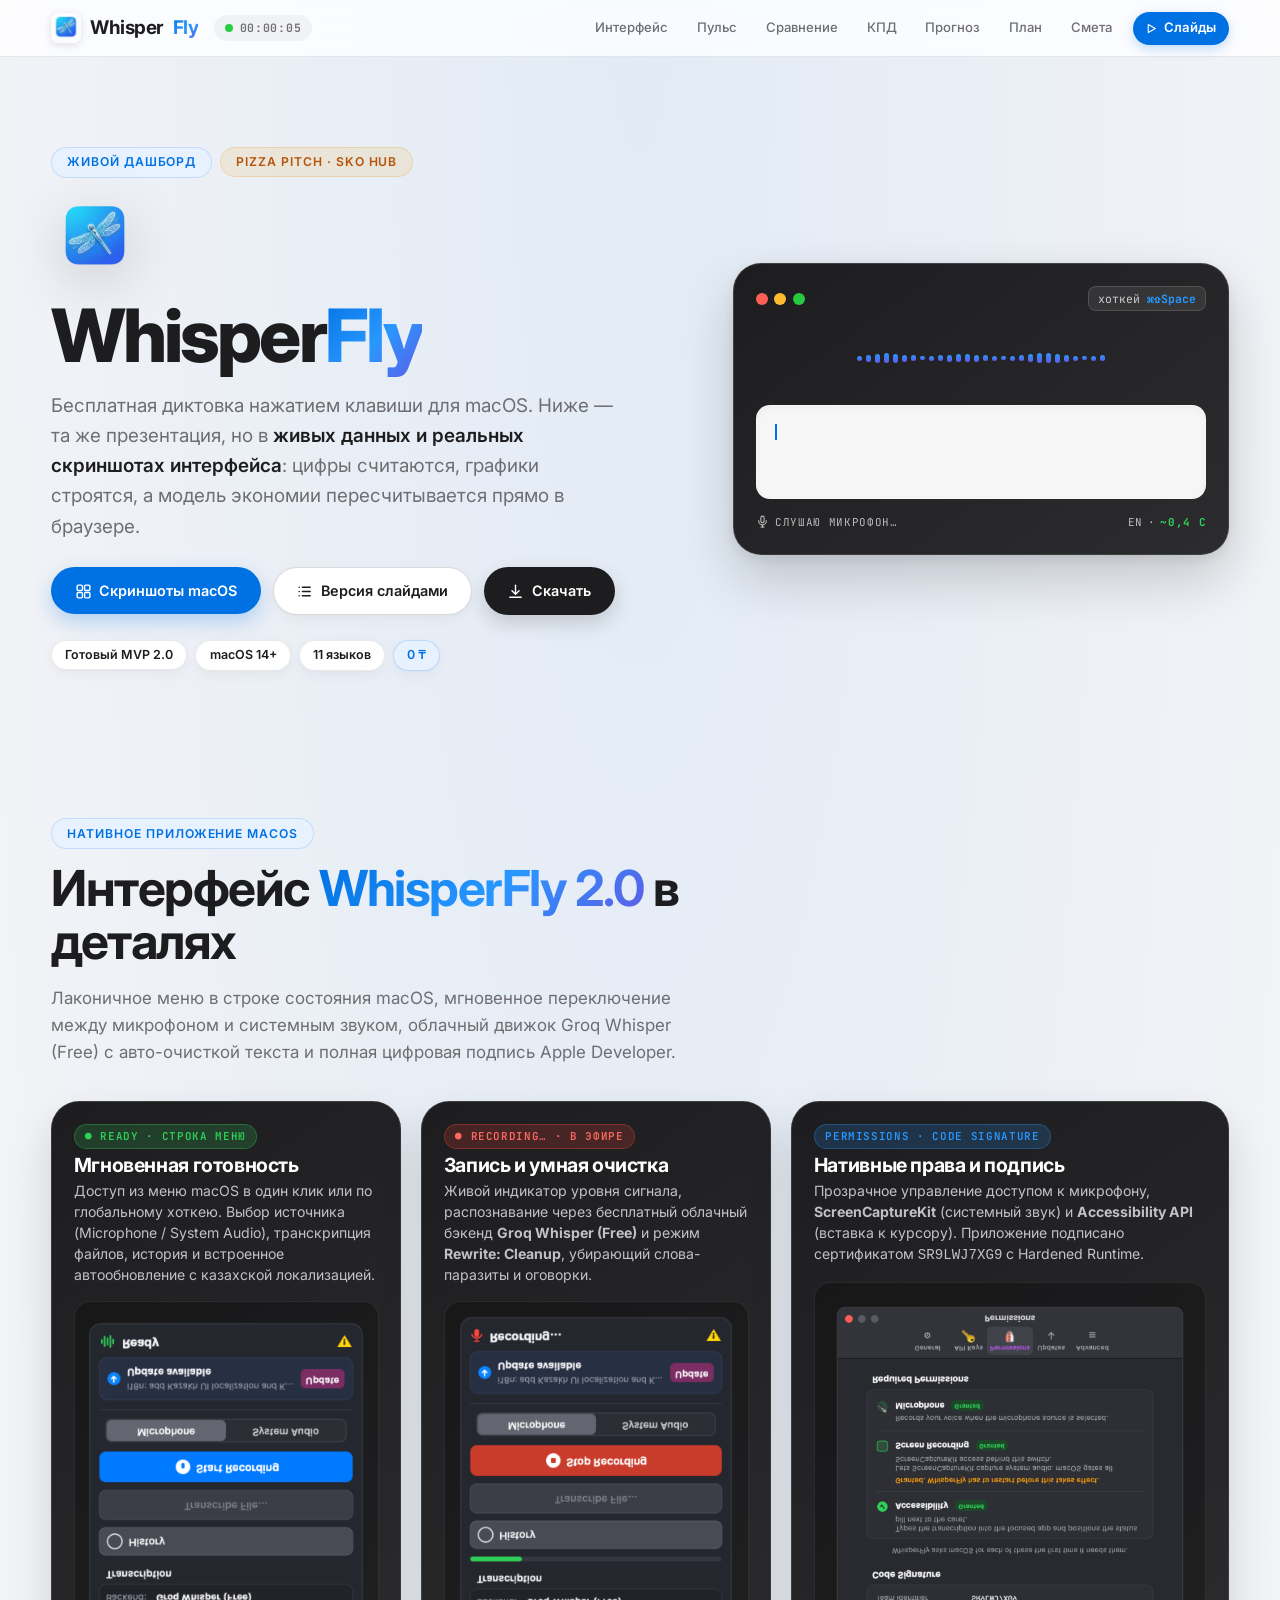
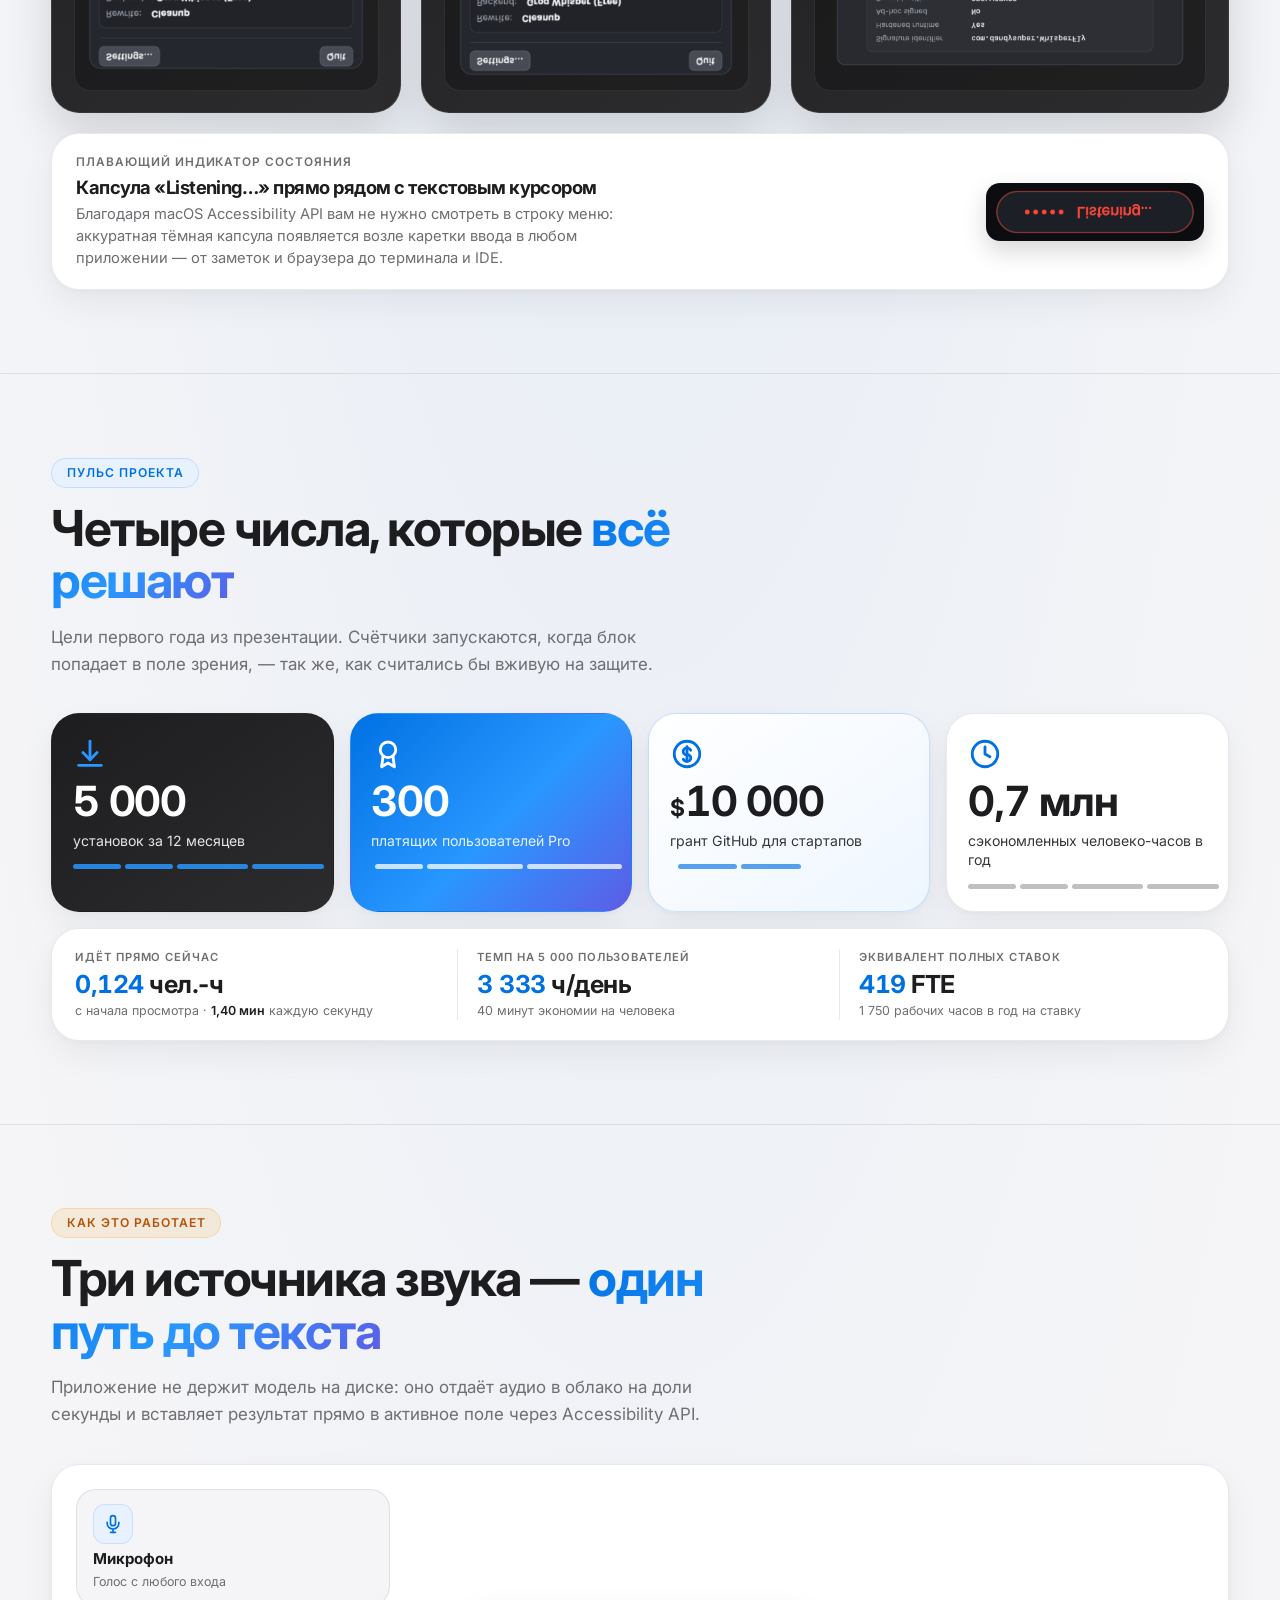
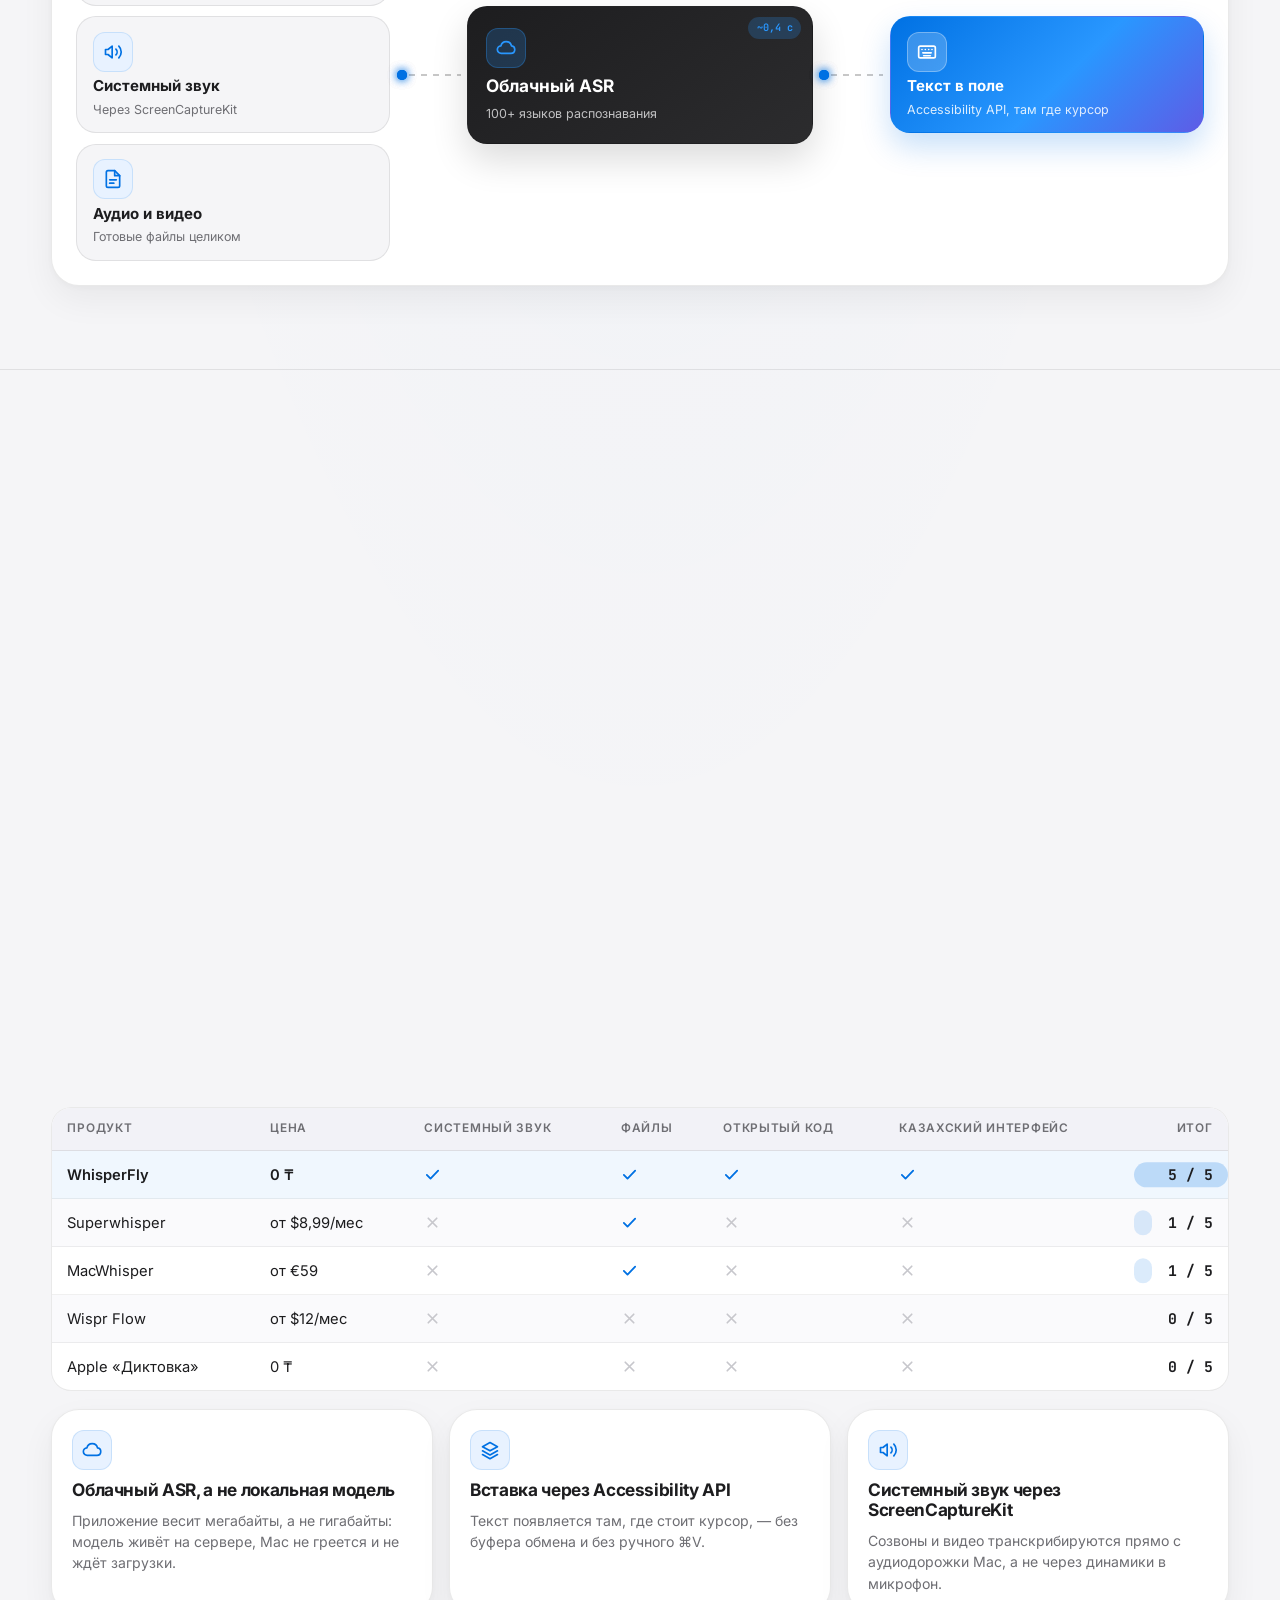
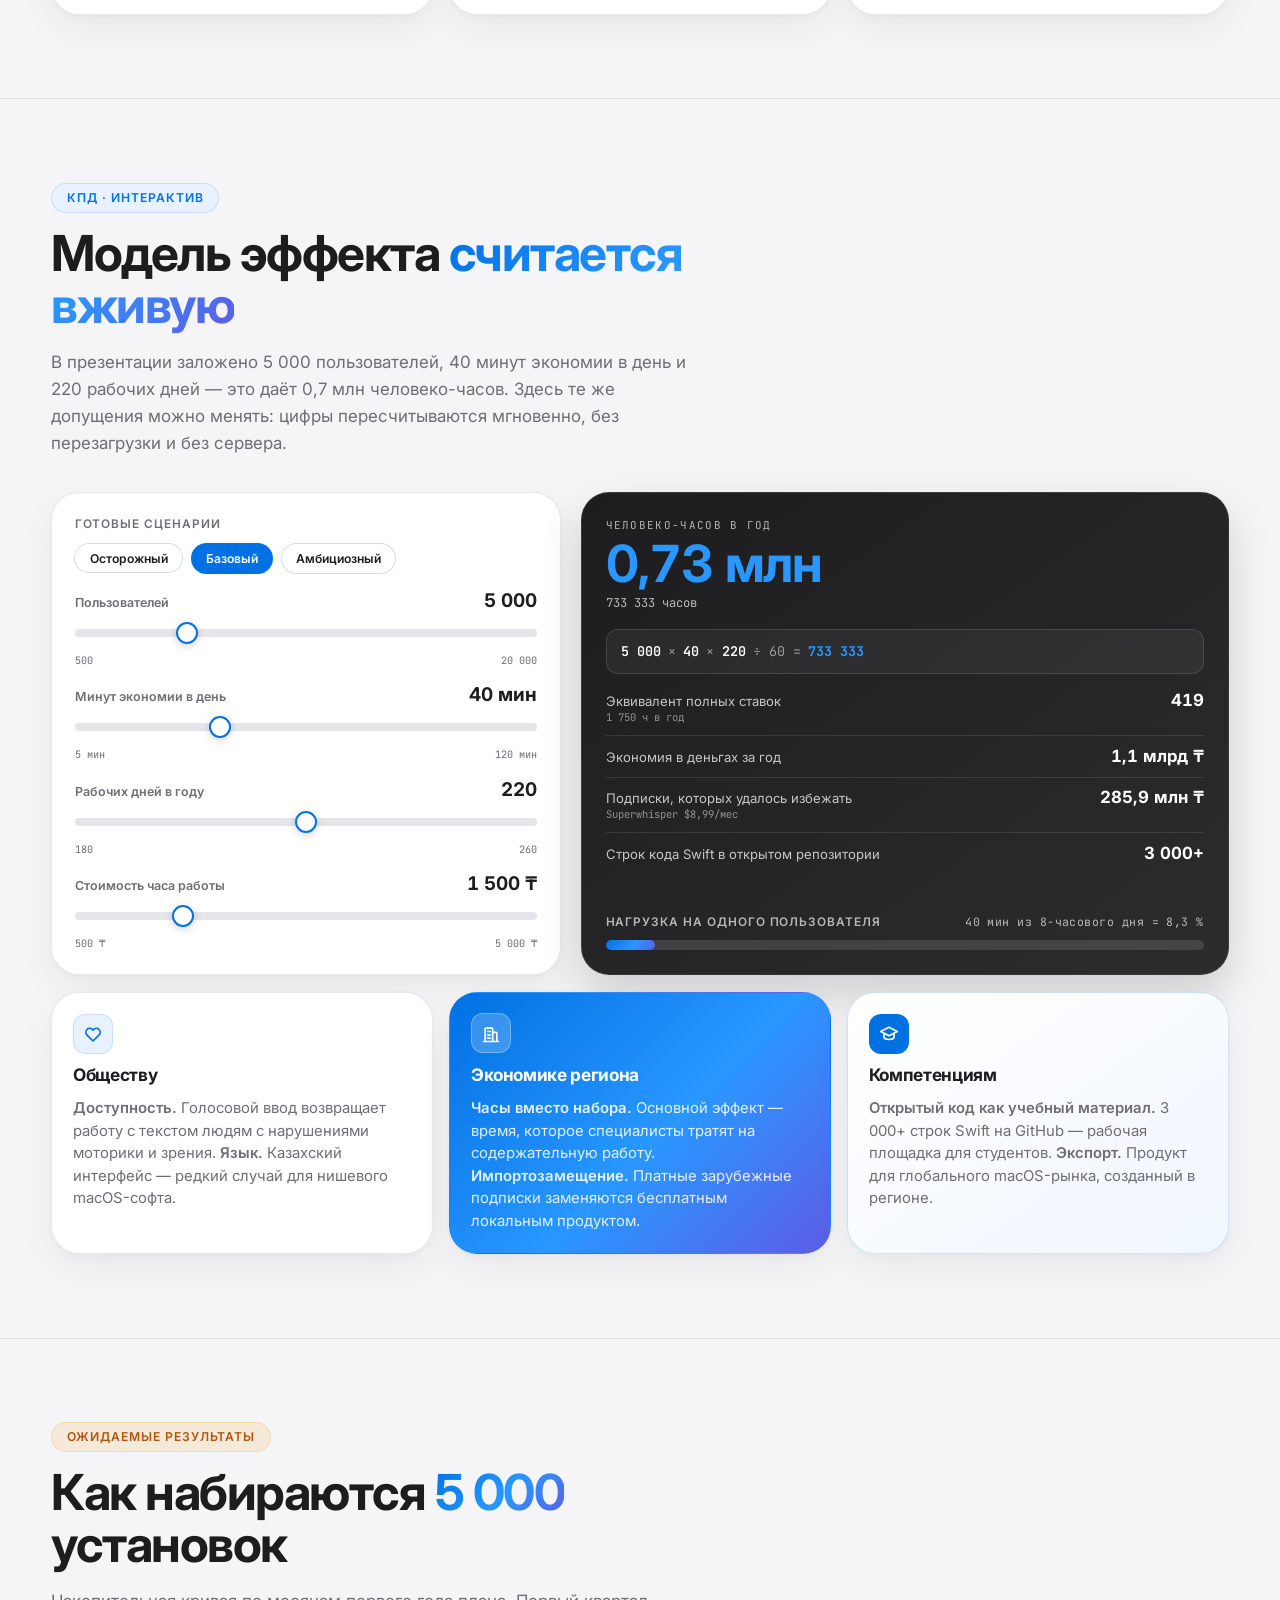
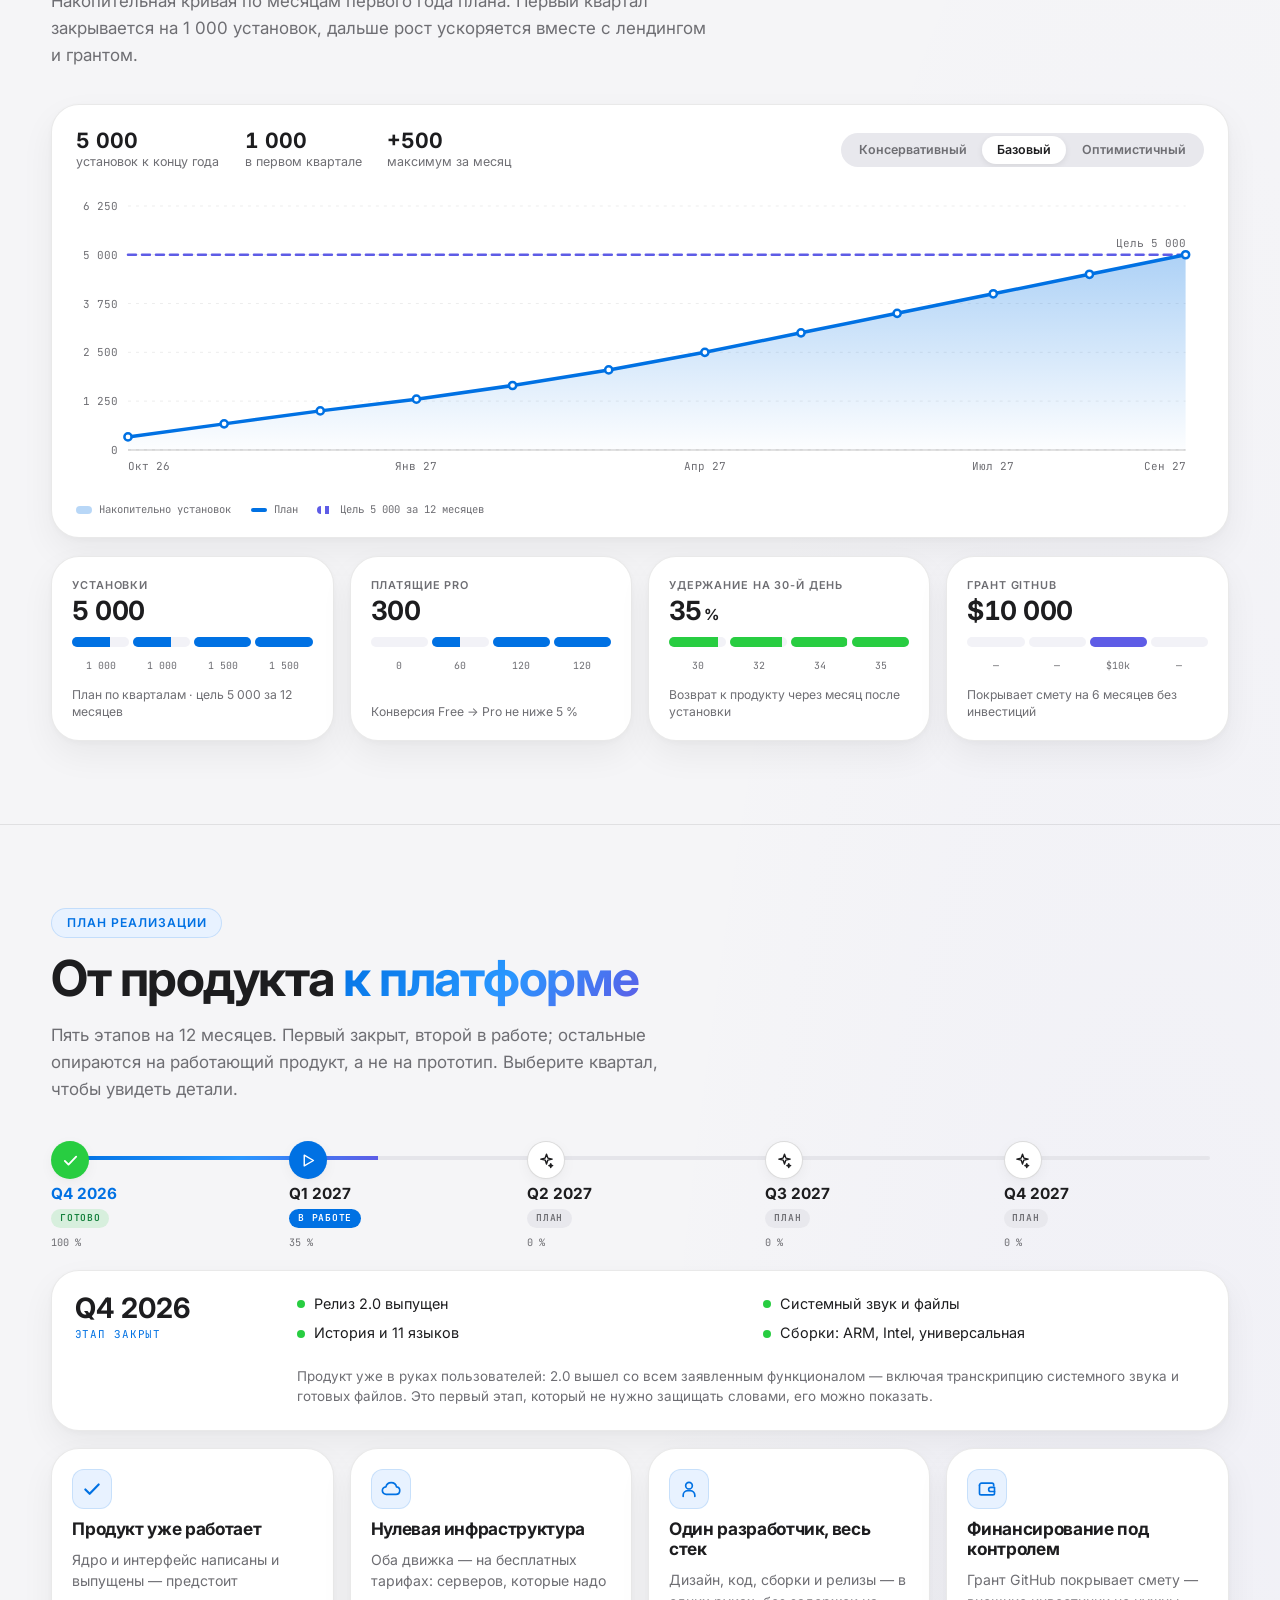
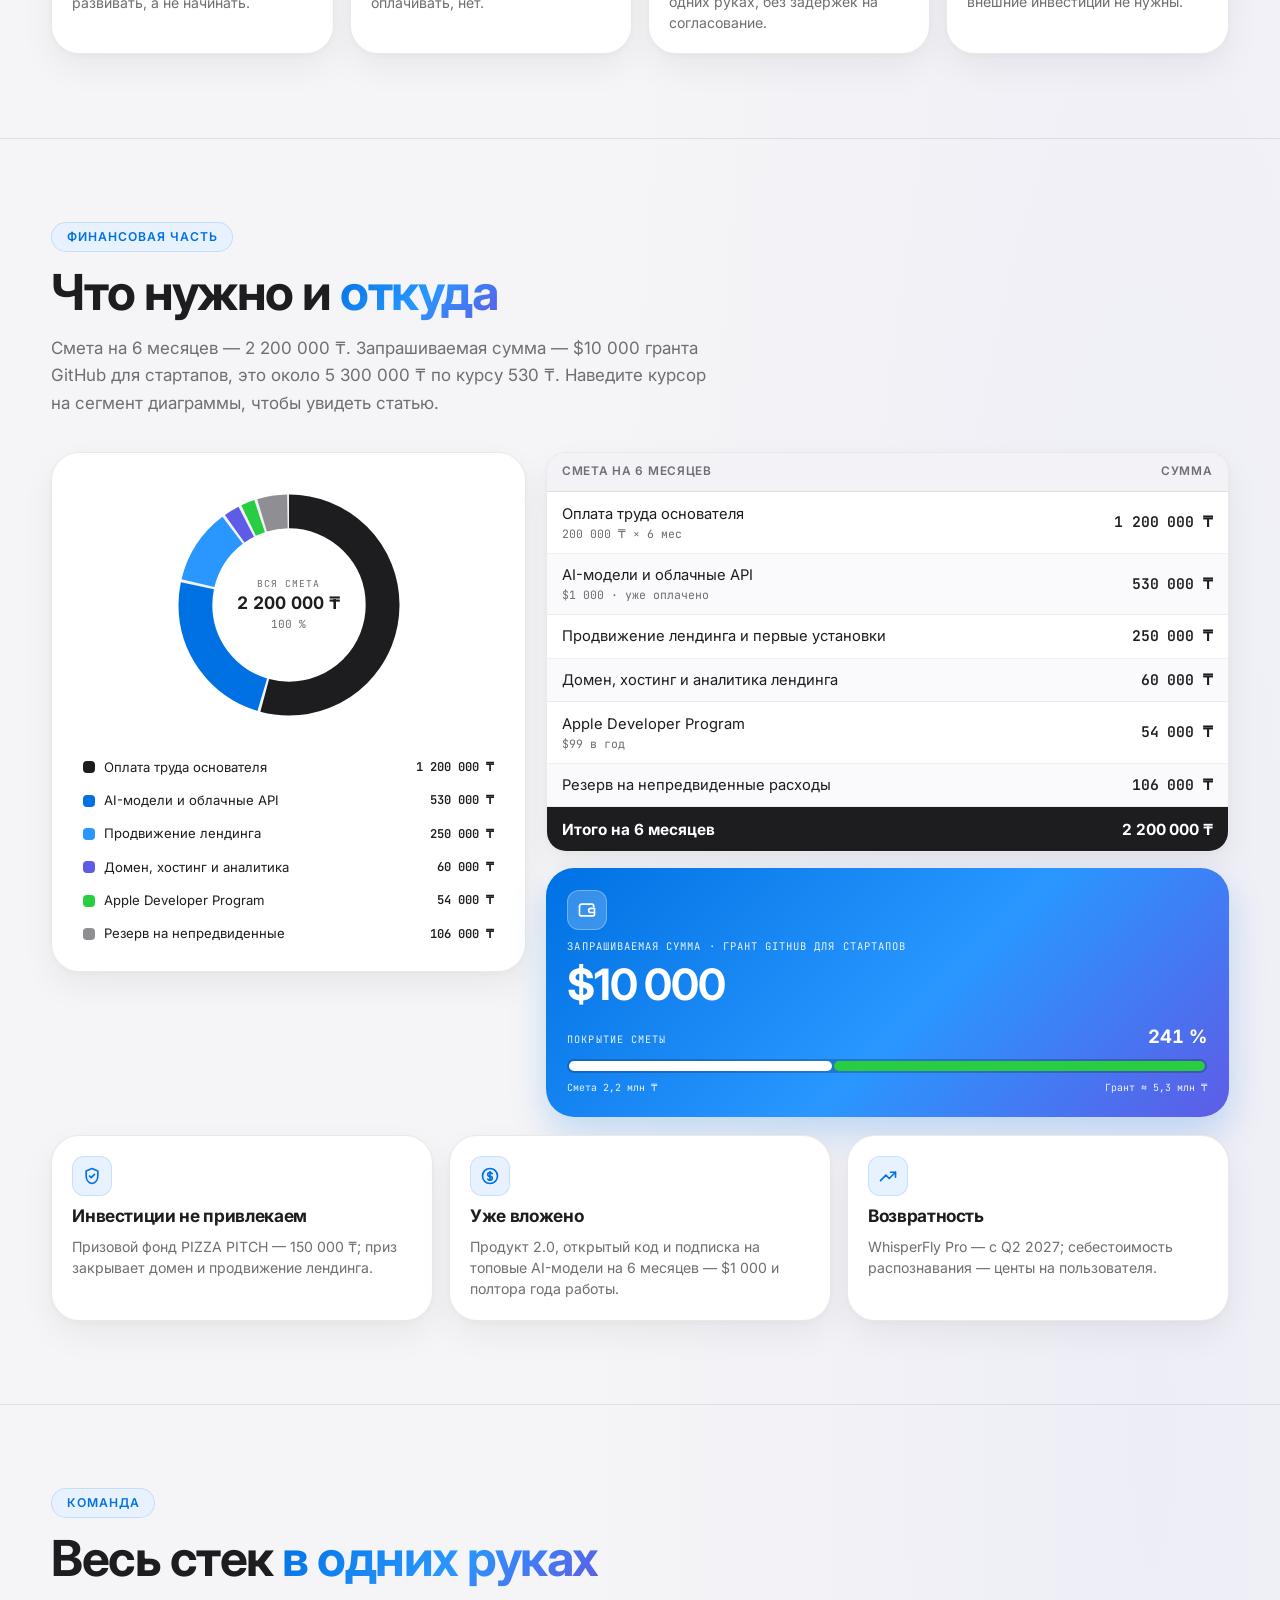
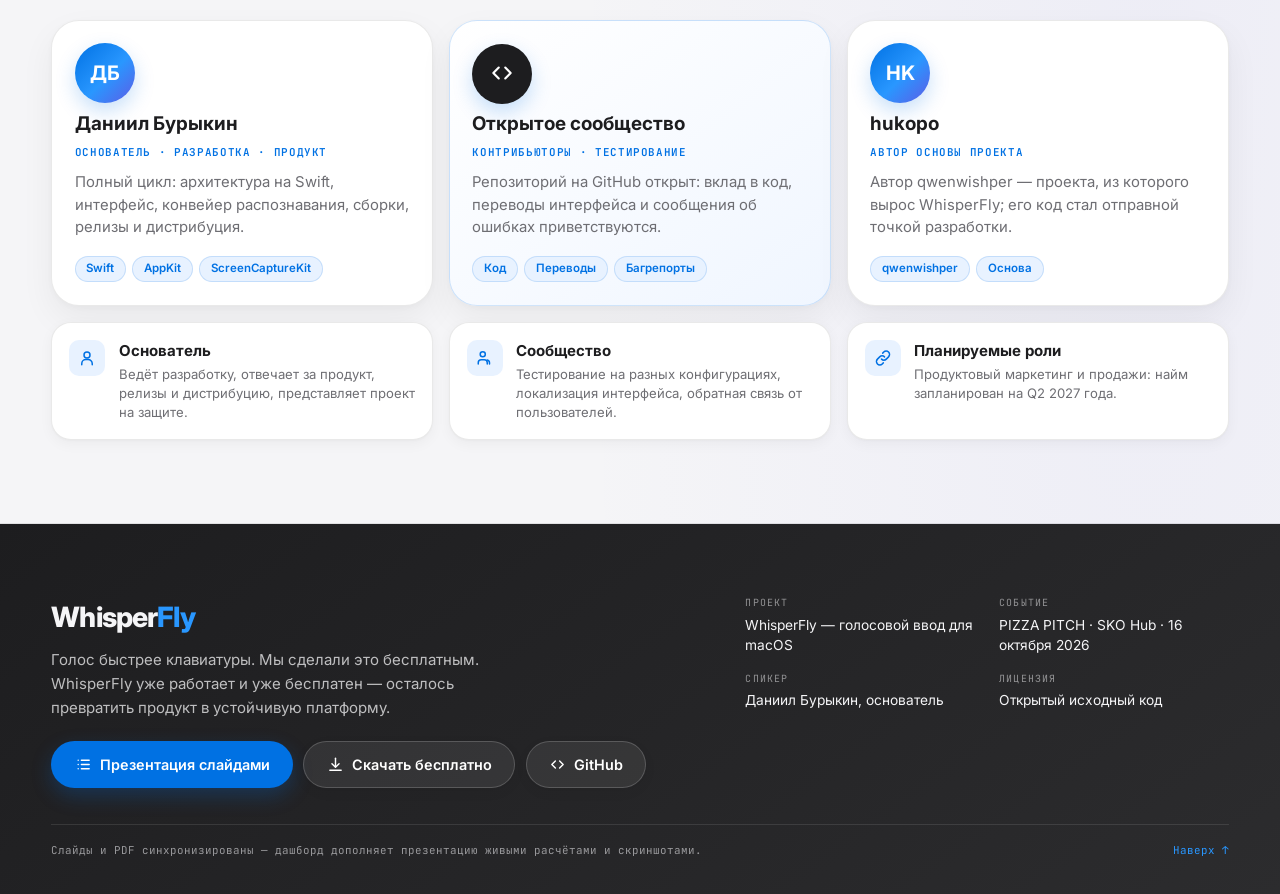
==== commit 7987ede4: "Redesign pitch deck and live dashboard in Apple Cupertino style, add macOS screenshots, and rebuild " ====
--- a/dashboard.html
+++ b/dashboard.html
@@ -1,17 +1,17 @@
 <!DOCTYPE html>
-<html lang="ru" data-theme="varsity" style="--tp-h: 262">
+<html lang="ru" data-theme="apple" style="--tp-h: 211">
 <head>
 <meta charset="utf-8">
 <meta name="viewport" content="width=device-width, initial-scale=1">
 <title>WhisperFly — живой дашборд проекта</title>
-<meta name="description" content="WhisperFly в цифрах: интерактивный дашборд проекта — живая демонстрация диктовки, сравнение с конкурентами, калькулятор экономии, прогноз установок, дорожная карта, цели, смета и команда.">
+<meta name="description" content="WhisperFly в цифрах: интерактивный дашборд проекта — живая демонстрация диктовки, скриншоты интерфейса macOS, сравнение с конкурентами, калькулятор экономии, прогноз установок, дорожная карта, цели, смета и команда.">
 <meta property="og:title" content="WhisperFly — живой дашборд">
-<meta property="og:description" content="Данные проекта WhisperFly в реальном времени: экономия человеко-часов, прогноз роста, смета, дорожная карта.">
+<meta property="og:description" content="Данные проекта WhisperFly в реальном времени: интерфейс macOS, экономия человеко-часов, прогноз роста, смета, дорожная карта.">
 <meta property="og:type" content="website">
 <link rel="icon" href="assets/favicon.svg">
 <link rel="preconnect" href="https://fonts.googleapis.com">
 <link rel="preconnect" href="https://fonts.gstatic.com" crossorigin>
-<link rel="stylesheet" href="https://fonts.googleapis.com/css2?family=Unbounded:wght@400;600;700;800&family=Rubik:wght@400;500;600;700;800&family=JetBrains+Mono:wght@400;700&display=swap">
+<link rel="stylesheet" href="https://fonts.googleapis.com/css2?family=Inter:wght@400;500;600;700;800&family=JetBrains+Mono:wght@400;600;700&display=swap">
 <link rel="stylesheet" href="theme.css">
 <link rel="stylesheet" href="dashboard.css">
 <script>document.documentElement.classList.add('js');</script>
@@ -137,10 +137,11 @@
   <div class="wrap topbar-in">
     <a class="tb-brand" href="#top">
       <img src="assets/appicon.png" alt="" width="60" height="60">
-      WHISPER<span class="fly">FLY</span>
+      Whisper<span class="fly">Fly</span>
     </a>
     <span class="tb-live"><i class="pulse-dot"></i><span id="liveClock">00:00:00</span></span>
     <nav class="tb-links" aria-label="Разделы дашборда">
+      <a href="#screenshots">Интерфейс</a>
       <a href="#pulse">Пульс</a>
       <a href="#advantage">Сравнение</a>
       <a href="#impact">КПД</a>
@@ -165,15 +166,15 @@
         <span class="kick kick--gold">PIZZA PITCH · SKO Hub</span>
       </div>
       <img class="hero-logo" src="assets/appicon.png" alt="Иконка WhisperFly" width="512" height="512" data-rv style="--i:1">
-      <h1 class="hero-title" data-rv style="--i:2;--rv:tp-up">WHISPER<span class="fly">FLY</span></h1>
+      <h1 class="hero-title" data-rv style="--i:2;--rv:tp-up">Whisper<span class="fly">Fly</span></h1>
       <p class="hero-lede" data-rv style="--i:3;--rv:tp-up">
         Бесплатная диктовка нажатием клавиши для macOS. Ниже — та же презентация,
-        но не слайдами, а <b>живыми данными</b>: цифры считаются, графики рисуются,
-        модель экономии пересчитывается на ваших допущениях прямо в браузере.
+        но в <b>живых данных и реальных скриншотах интерфейса</b>: цифры считаются,
+        графики строятся, а модель экономии пересчитывается прямо в браузере.
       </p>
       <div class="hero-ctas" data-rv style="--i:4;--rv:tp-up">
-        <a class="btn" href="#impact">
-          <svg><use href="#i-chart"/></svg>Посчитать эффект
+        <a class="btn" href="#screenshots">
+          <svg><use href="#i-grid"/></svg>Скриншоты macOS
         </a>
         <a class="btn btn--ghost" href="index.html">
           <svg><use href="#i-list"/></svg>Версия слайдами
@@ -205,6 +206,66 @@
     </div>
   </div>
 </section>
+
+<!-- ═══ Интерфейс продукта · Скриншоты macOS ══════════════════════════════ -->
+<section class="panel" id="screenshots">
+  <div class="wrap">
+    <div class="sec-head" data-rv>
+      <span class="kick">Нативное приложение macOS</span>
+      <h2 class="sec-title">Интерфейс <span class="hl">WhisperFly 2.0</span> в деталях</h2>
+      <p class="sec-sub">
+        Лаконичное меню в строке состояния macOS, мгновенное переключение между микрофоном
+        и системным звуком, облачный движок Groq Whisper (Free) с авто-очисткой текста
+        и полная цифровая подпись Apple Developer.
+      </p>
+    </div>
+
+    <div class="shots-bento">
+      <article class="shot-card" data-rv style="--i:0">
+        <div class="shot-card-top">
+          <span class="shot-badge shot-badge--green">● Ready · Строка меню</span>
+          <h3>Мгновенная готовность</h3>
+          <p>Доступ из меню macOS в один клик или по глобальному хоткею. Выбор источника (Microphone / System Audio), транскрипция файлов, история и встроенное автообновление с казахской локализацией.</p>
+        </div>
+        <div class="shot-img-wrap">
+          <img src="assets/screenshot-ready.png" alt="Скриншот меню WhisperFly в режиме Ready" loading="lazy">
+        </div>
+      </article>
+
+      <article class="shot-card" data-rv style="--i:1">
+        <div class="shot-card-top">
+          <span class="shot-badge shot-badge--rec">● Recording… · В эфире</span>
+          <h3>Запись и умная очистка</h3>
+          <p>Живой индикатор уровня сигнала, распознавание через бесплатный облачный бэкенд <b>Groq Whisper (Free)</b> и режим <b>Rewrite: Cleanup</b>, убирающий слова-паразиты и оговорки.</p>
+        </div>
+        <div class="shot-img-wrap">
+          <img src="assets/screenshot-recording.png" alt="Скриншот меню WhisperFly во время записи" loading="lazy">
+        </div>
+      </article>
+
+      <article class="shot-card" data-rv style="--i:2">
+        <div class="shot-card-top">
+          <span class="shot-badge">Permissions · Code Signature</span>
+          <h3>Нативные права и подпись</h3>
+          <p>Прозрачное управление доступом к микрофону, <b>ScreenCaptureKit</b> (системный звук) и <b>Accessibility API</b> (вставка к курсору). Приложение подписано сертификатом <code>SR9LWJ7XG9</code> с Hardened Runtime.</p>
+        </div>
+        <div class="shot-img-wrap">
+          <img src="assets/screenshot-permissions.png" alt="Скриншот окна настроек Permissions и цифровой подписи WhisperFly" loading="lazy">
+        </div>
+      </article>
+    </div>
+
+    <div class="shot-pill-showcase" data-rv style="--i:3">
+      <div class="shot-pill-info">
+        <span class="col-head">Плавающий индикатор состояния</span>
+        <h3>Капсула «Listening…» прямо рядом с текстовым курсором</h3>
+        <p>Благодаря macOS Accessibility API вам не нужно смотреть в строку меню: аккуратная тёмная капсула появляется возле каретки ввода в любом приложении — от заметок и браузера до терминала и IDE.</p>
+      </div>
+      <img class="shot-pill-preview" src="assets/screenshot-listening.png" alt="Плавающий индикатор Listening... рядом с курсором" loading="lazy">
+    </div>
+  </div>
+</section>
+
 <!-- ═══ Пульс проекта · KPI ═══════════════════════════════════════════════ -->
 <section class="panel" id="pulse">
   <div class="wrap">
@@ -444,6 +505,7 @@
     </div>
   </div>
 </section>
+
 <!-- ═══ КПД · калькулятор ════════════════════════════════════════════════ -->
 <section class="panel" id="impact">
   <div class="wrap">
@@ -922,7 +984,7 @@
 <footer class="foot">
   <div class="wrap foot-grid">
     <div>
-      <div class="foot-brand">WHISPER<span class="fly">FLY</span></div>
+      <div class="foot-brand">Whisper<span class="fly">Fly</span></div>
       <p class="foot-lede">
         Голос быстрее клавиатуры. Мы сделали это бесплатным. WhisperFly уже работает
         и уже бесплатен — осталось превратить продукт в устойчивую платформу.
@@ -941,7 +1003,7 @@
     </dl>
   </div>
   <div class="wrap foot-base">
-    <span>Слайды и PDF не тронуты — дашборд отдельная страница поверх той же презентации.</span>
+    <span>Слайды и PDF синхронизированы — дашборд дополняет презентацию живыми расчётами и скриншотами.</span>
     <a href="#top">Наверх ↑</a>
   </div>
 </footer>
--- a/theme.css
+++ b/theme.css
@@ -1,60 +1,79 @@
-/* Theme Pack — VARSITY (id: varsity) · collection: vertical · family: Campus letterman
-   Applied verbatim from the Design Studio brief. Component code uses var(--tp-*) only. */
+/* Theme Pack — APPLE CUPERTINO (Keynote / macOS Sequoia aesthetic)
+   Clean, airy Apple design system: SF Pro / Inter geometry, translucent frosted surfaces,
+   subtle hairline borders, soft multi-layered elevation shadows, Space Black & Cupertino Blue accents. */
 
 /* ── Keyframes ─────────────────────────────────────────────────────────── */
-@keyframes tp-pop{0%{transform:scale(.88);opacity:0}62%{transform:scale(1.05)}100%{transform:scale(1);opacity:1}}
-@keyframes tp-up{from{transform:translateY(var(--tp-reveal-dist,16px));opacity:0}to{transform:translateY(0);opacity:1}}
-@keyframes tp-down{from{transform:translateY(-16px);opacity:0}to{transform:translateY(0);opacity:1}}
+@keyframes tp-pop{0%{transform:scale(.96);opacity:0}100%{transform:scale(1);opacity:1}}
+@keyframes tp-up{from{transform:translateY(var(--tp-reveal-dist,14px));opacity:0}to{transform:translateY(0);opacity:1}}
+@keyframes tp-down{from{transform:translateY(-14px);opacity:0}to{transform:translateY(0);opacity:1}}
 @keyframes tp-sheet{from{transform:translateY(102%)}to{transform:translateY(0)}}
 @keyframes tp-fade{from{opacity:0}to{opacity:1}}
 @keyframes tp-wipe{from{clip-path:inset(0 100% 0 0)}to{clip-path:inset(0 0 0 0)}}
-@keyframes tp-curtain{from{clip-path:inset(100% 0 0 0);transform:translateY(var(--tp-reveal-dist,16px))}to{clip-path:inset(0 0 0 0);transform:translateY(0)}}
-@keyframes tp-rise{from{clip-path:inset(0 0 100% 0);transform:translateY(var(--tp-reveal-dist,16px))}to{clip-path:inset(0 0 0 0);transform:translateY(0)}}
-@keyframes tp-blur-in{from{opacity:0;filter:blur(16px);transform:scale(1.05) translateY(var(--tp-reveal-dist,16px))}to{opacity:1;filter:blur(0);transform:scale(1) translateY(0)}}
-@keyframes tp-glitch{0%{opacity:0;transform:translate3d(-6px,0,0);clip-path:inset(40% 0 38% 0)}18%{opacity:1;transform:translate3d(5px,0,0);clip-path:inset(12% 0 62% 0)}36%{transform:translate3d(-3px,0,0);clip-path:inset(68% 0 6% 0)}54%{transform:translate3d(2px,0,0);clip-path:inset(0 0 0 0)}72%{transform:translate3d(-1px,0,0)}100%{opacity:1;transform:none;clip-path:inset(0 0 0 0)}}
-@keyframes tp-tape{from{opacity:0;transform:rotate(-9deg) translateY(var(--tp-reveal-dist,16px)) scale(.95)}to{opacity:1;transform:rotate(var(--tp-img-tilt,0deg)) translateY(0) scale(1)}}
-@keyframes tp-zoom{from{transform:scale(1.16)}to{transform:scale(1)}}
+@keyframes tp-curtain{from{clip-path:inset(100% 0 0 0);transform:translateY(var(--tp-reveal-dist,14px))}to{clip-path:inset(0 0 0 0);transform:translateY(0)}}
+@keyframes tp-rise{from{clip-path:inset(0 0 100% 0);transform:translateY(var(--tp-reveal-dist,14px))}to{clip-path:inset(0 0 0 0);transform:translateY(0)}}
+@keyframes tp-blur-in{from{opacity:0;filter:blur(12px);transform:scale(1.02) translateY(var(--tp-reveal-dist,14px))}to{opacity:1;filter:blur(0);transform:scale(1) translateY(0)}}
+@keyframes tp-zoom{from{transform:scale(1.06)}to{transform:scale(1)}}
 @keyframes tp-bar{from{transform:scaleX(0)}to{transform:scaleX(1)}}
-@keyframes tp-shake{10%,90%{transform:translateX(-2px)}30%,70%{transform:translateX(3px)}50%{transform:translateX(-4px)}}
 @keyframes tp-pulse{0%,100%{opacity:1}50%{opacity:.42}}
-@keyframes tp-breathe{0%,100%{transform:scale(1)}50%{transform:scale(1.045)}}
-@keyframes tp-shimmer{from{background-position:-160% 0}to{background-position:260% 0}}
-@keyframes tp-float{0%,100%{transform:translateY(0)}50%{transform:translateY(-9px)}}
-@keyframes tp-spin{to{transform:rotate(360deg)}}
-@keyframes tp-blink{50%{opacity:0}}
-@keyframes tp-tilt{0%,100%{transform:rotate(-2.5deg)}50%{transform:rotate(2.5deg)}}
-@keyframes tp-drift{0%{transform:translate3d(0,0,0) scale(1)}50%{transform:translate3d(4%,-3%,0) scale(1.12)}100%{transform:translate3d(0,0,0) scale(1)}}
+@keyframes tp-breathe{0%,100%{transform:scale(1)}50%{transform:scale(1.03)}}
+@keyframes tp-float{0%,100%{transform:translateY(0)}50%{transform:translateY(-6px)}}
 
 @media (prefers-reduced-motion: reduce){*,*::before,*::after{animation-duration:1ms!important;animation-iteration-count:1!important;transition-duration:1ms!important}}
 
-/* ── VARSITY tokens ────────────────────────────────────────────────────── */
+/* ── APPLE CUPERTINO tokens (matches both data-theme="apple" and "varsity") ── */
+:root,
+[data-theme="apple"],
 [data-theme="varsity"]{
-  --tp-h:262;
+  --tp-h:211;
   --tp-fx:none;--tp-fx-size:auto;--tp-fx-anim:none;--tp-fx-op:0;--tp-fx-blend:normal;--tp-fx-tf:none;
   --tp-3d:none;--tp-3d-anim:none;--tp-3d-web:none;
-  --tp-dur-slow:480ms;--tp-stagger:55ms;--tp-reveal:tp-pop;--tp-reveal-dist:20px;
-  --tp-img-r:12px;--tp-img-frame:2.5px solid #1c2447;--tp-img-sh:4px 4px 0 rgba(28,36,71,.3);
-  --tp-img-filter:saturate(1.1) contrast(1.05);--tp-img-overlay-op:0.1;--tp-img-blend:normal;
+  --tp-dur-slow:520ms;--tp-stagger:60ms;--tp-reveal:tp-up;--tp-reveal-dist:14px;
+  --tp-img-r:16px;--tp-img-frame:1px solid rgba(0,0,0,0.08);--tp-img-sh:0 16px 36px rgba(0,0,0,0.12), 0 4px 10px rgba(0,0,0,0.06);
+  --tp-img-filter:none;--tp-img-overlay-op:0;--tp-img-blend:normal;
   --tp-img-tilt:0deg;--tp-img-ar:4 / 3;
-  --tp-bg:#f3f1ea;--tp-canvas:#f3f1ea;--tp-surf:#fdfcf8;--tp-surf-2:#e5e1d4;
-  --tp-ink:#1c2447;--tp-mute:#5a6180;
-  --tp-acc:oklch(0.44 0.16 calc(var(--tp-h) + 0));
-  --tp-acc-2:oklch(0.78 0.14 calc(var(--tp-h) + 155));
-  --tp-acc-ink:#fdfcf8;--tp-line:#1c2447;
-  --tp-grad:linear-gradient(135deg, oklch(0.44 0.16 calc(var(--tp-h) + 0)), oklch(0.38 0.13 calc(var(--tp-h) + -20)));
-  --tp-r:14px;--tp-r-sm:9px;--tp-r-lg:20px;--tp-r-btn:99px;
-  --tp-sh:4px 4px 0 #1c2447;--tp-sh-sm:2px 2px 0 #1c2447;
-  --tp-bw:2.5px;
-  /* Cyrillic substitution — this deck is Russian and the pack's Bungee/Figtree ship no
-     Cyrillic at all (verified against the Google Fonts subsets), so headings would fall
-     back to a system face and the type would break into two voices. Unbounded and Rubik
-     carry the same loud-campus / friendly-geometric register with full Cyrillic coverage. */
-  --tp-font-display:'Unbounded', 'Bungee', system-ui;
-  --tp-font-body:'Rubik', 'Figtree', system-ui;
-  --tp-font-mono:'JetBrains Mono', monospace;
-  --tp-w-display:400;--tp-track-display:0.01em;--tp-case-display:uppercase;--tp-hero:58px;
-  --tp-dur:160ms;--tp-ease:cubic-bezier(.34,1.4,.64,1);--tp-press:0.95;
-  --tp-tex:none;--tp-blur:none;
+
+  /* Apple Light Mode / Keynote Palette */
+  --tp-bg:#f5f5f7;
+  --tp-canvas:#f5f5f7;
+  --tp-surf:#ffffff;
+  --tp-surf-2:#ececf1;
+  --tp-surf-glass:rgba(255, 255, 255, 0.78);
+  --tp-ink:#1d1d1f;
+  --tp-mute:#6e6e73;
+  --tp-acc:#0071e3;
+  --tp-acc-hover:#0077ed;
+  --tp-acc-soft:#e8f2ff;
+  --tp-acc-2:#e8f2ff;
+  --tp-acc-gold:#f59e0b;
+  --tp-acc-green:#28cd41;
+  --tp-acc-ink:#ffffff;
+  --tp-line:rgba(0, 0, 0, 0.085);
+  --tp-line-strong:rgba(0, 0, 0, 0.14);
+  --tp-grad:linear-gradient(135deg, #0071e3 0%, #2997ff 55%, #5e5ce6 100%);
+  --tp-grad-dark:linear-gradient(145deg, #1d1d1f 0%, #2c2c2e 100%);
+
+  /* Apple Squircle Radii & Soft Elevation */
+  --tp-r:20px;
+  --tp-r-sm:12px;
+  --tp-r-lg:28px;
+  --tp-r-btn:980px;
+  --tp-sh:0 14px 34px rgba(0, 0, 0, 0.055), 0 2px 8px rgba(0, 0, 0, 0.035);
+  --tp-sh-sm:0 4px 14px rgba(0, 0, 0, 0.045), 0 1px 3px rgba(0, 0, 0, 0.03);
+  --tp-bw:1px;
+
+  /* Apple SF Pro / Inter Typography */
+  --tp-font-display:-apple-system, BlinkMacSystemFont, 'SF Pro Display', 'Inter', 'Rubik', system-ui, sans-serif;
+  --tp-font-body:-apple-system, BlinkMacSystemFont, 'SF Pro Text', 'Inter', 'Rubik', system-ui, sans-serif;
+  --tp-font-mono:'SF Mono', 'JetBrains Mono', ui-monospace, SFMono-Regular, Menlo, monospace;
+  --tp-w-display:700;
+  --tp-track-display:-0.028em;
+  --tp-case-display:none;
+  --tp-hero:58px;
+  --tp-dur:200ms;
+  --tp-ease:cubic-bezier(0.22, 1, 0.36, 1);
+  --tp-press:0.975;
+  --tp-tex:none;
+  --tp-blur:blur(20px);
 }
 
 /* ── Shared structural helpers ─────────────────────────────────────────── */
@@ -68,18 +87,23 @@
 *,*::before,*::after{box-sizing:border-box}
 body{
   margin:0;
-  background:var(--tp-bg);
+  background:
+    radial-gradient(90% 60% at 50% -10%, rgba(0, 113, 227, 0.09), transparent 70%),
+    radial-gradient(60% 50% at 90% 100%, rgba(94, 92, 230, 0.06), transparent 70%),
+    var(--tp-bg);
   color:var(--tp-ink);
   font-family:var(--tp-font-body);
   font-size:16px;
   line-height:1.5;
   -webkit-font-smoothing:antialiased;
+  -moz-osx-font-smoothing:grayscale;
+  font-feature-settings:"kern" 1, "liga" 1;
 }
 h1,h2,h3,h4{
   font-family:var(--tp-font-display);
   font-weight:var(--tp-w-display);
   letter-spacing:var(--tp-track-display);
   text-transform:var(--tp-case-display);
-  line-height:1.02;
+  line-height:1.08;
   margin:0;
 }
--- a/dashboard.css
+++ b/dashboard.css
@@ -1,4 +1,4 @@
-/* WhisperFly — live dashboard. VARSITY theme (tokens from theme.css).
+/* WhisperFly — live dashboard. APPLE CUPERTINO theme (tokens from theme.css).
    Self-contained: no external libraries. Charts are hand-rolled SVG, numbers
    count up in JS, the savings model recomputes live. Classic script + plain CSS
    so it works on GitHub Pages and when the file is opened by double-click. */
@@ -8,271 +8,468 @@
 body{
   min-height:100%;
   background:
-    repeating-linear-gradient(45deg, transparent 0 22px, color-mix(in oklab, var(--tp-ink) 5%, transparent) 22px 44px),
+    radial-gradient(100% 60% at 50% 0%, rgba(0, 113, 227, 0.08), transparent 65%),
+    radial-gradient(70% 50% at 90% 90%, rgba(94, 92, 230, 0.05), transparent 65%),
     var(--tp-bg);
   color:var(--tp-ink);
   overflow-x:hidden;
 }
-.wrap{width:min(1180px, 92vw);margin-inline:auto}
+.wrap{width:min(1200px, 92vw);margin-inline:auto}
 ::selection{background:var(--tp-acc);color:var(--tp-acc-ink)}
 
 /* scroll progress rail, top of viewport */
 .scroll-progress{
-  position:fixed;left:0;top:0;height:5px;width:0%;z-index:60;
-  background:linear-gradient(90deg, var(--tp-acc), var(--tp-acc-2));
-  border-bottom:1px solid var(--tp-line);
+  position:fixed;left:0;top:0;height:3px;width:0%;z-index:60;
+  background:var(--tp-grad);
   transition:width .08s linear;
 }
 
-/* ── Top bar ───────────────────────────────────────────────────────────── */
+/* ── Top bar (Apple Frosted Glass Header) ──────────────────────────────── */
 .topbar{
   position:sticky;top:0;z-index:50;
-  background:color-mix(in oklab, var(--tp-surf) 86%, transparent);
-  backdrop-filter:blur(10px);
-  border-bottom:var(--tp-bw) solid var(--tp-line);
-}
-.topbar-in{display:flex;align-items:center;gap:1rem;padding:.7rem 0}
+  background:rgba(255, 255, 255, 0.78);
+  backdrop-filter:saturate(180%) blur(20px);
+  -webkit-backdrop-filter:saturate(180%) blur(20px);
+  border-bottom:1px solid var(--tp-line);
+}
+.topbar-in{display:flex;align-items:center;gap:1rem;padding:.72rem 0;flex-wrap:nowrap}
 .tb-brand{
-  font-family:var(--tp-font-display);text-transform:uppercase;
-  font-size:1.15rem;letter-spacing:.01em;display:flex;align-items:center;gap:.55rem;
+  font-family:var(--tp-font-display);
+  font-weight:700;
+  font-size:1.18rem;
+  letter-spacing:-0.025em;
+  display:flex;align-items:center;gap:.55rem;
   text-decoration:none;color:var(--tp-ink);
 }
-.tb-brand img{width:30px;height:30px;border-radius:7px;border:2px solid var(--tp-line);box-shadow:var(--tp-sh-sm)}
-.tb-brand .fly{color:var(--tp-acc)}
-.tb-links{display:flex;gap:.3rem;margin-left:auto;flex-wrap:wrap}
+.tb-brand img{width:30px;height:30px;border-radius:7px;box-shadow:0 2px 8px rgba(0,0,0,0.12)}
+.tb-brand .fly{
+  background:var(--tp-grad);
+  -webkit-background-clip:text;
+  background-clip:text;
+  color:transparent;
+}
+.tb-links{display:flex;gap:.25rem;margin-left:auto;flex-wrap:wrap;align-items:center}
 .tb-links a{
-  font-family:var(--tp-font-mono);font-size:.74rem;font-weight:700;letter-spacing:.08em;
-  text-transform:uppercase;text-decoration:none;color:var(--tp-mute);
-  padding:.42rem .7rem;border-radius:var(--tp-r-btn);transition:.16s var(--tp-ease);
-  border:2px solid transparent;
-}
-.tb-links a:hover{color:var(--tp-ink);background:var(--tp-surf-2)}
-.tb-links a.tb-cta{color:var(--tp-acc-ink);background:var(--tp-acc);border-color:var(--tp-line);box-shadow:var(--tp-sh-sm)}
-.tb-links a.tb-cta:hover{color:var(--tp-acc-ink);transform:translate(-1px,-1px)}
-.tb-live{display:inline-flex;align-items:center;gap:.4rem;font-family:var(--tp-font-mono);font-size:.68rem;font-weight:700;color:var(--tp-mute);letter-spacing:.1em;text-transform:uppercase}
-.tb-live .pulse-dot{width:9px;height:9px;border-radius:50%;background:#36b37e;box-shadow:0 0 0 0 rgba(54,179,126,.6);animation:tp-ping 1.8s ease-out infinite}
-@keyframes tp-ping{0%{box-shadow:0 0 0 0 rgba(54,179,126,.55)}70%{box-shadow:0 0 0 9px rgba(54,179,126,0)}100%{box-shadow:0 0 0 0 rgba(54,179,126,0)}}
-
-/* ── Section scaffolding ───────────────────────────────────────────────── */
-section.panel{padding:clamp(2.6rem,6vw,5rem) 0;border-bottom:2px dashed color-mix(in oklab,var(--tp-ink) 22%,transparent)}
-.sec-head{margin-bottom:2rem;max-width:62ch}
-.kick{
-  display:inline-flex;align-items:center;gap:.5rem;font-family:var(--tp-font-mono);font-weight:700;
-  font-size:.72rem;letter-spacing:.22em;text-transform:uppercase;color:var(--tp-acc-ink);
-  background:var(--tp-acc);border:var(--tp-bw) solid var(--tp-line);border-radius:var(--tp-r-btn);
-  padding:.34rem .9rem;box-shadow:var(--tp-sh-sm);
-}
-.kick--gold{background:var(--tp-acc-2);color:var(--tp-ink)}
-.sec-title{font-size:clamp(1.8rem,4.4vw,2.9rem);color:var(--tp-ink);margin:1rem 0 .5rem;line-height:1.04}
-.sec-title .hl{color:var(--tp-acc-ink);background:var(--tp-acc);border-radius:var(--tp-r-sm);padding:0 .22em;box-decoration-break:clone;-webkit-box-decoration-break:clone}
-.sec-sub{color:var(--tp-mute);font-size:1.03rem;line-height:1.6}
-/* Keeps a figure from being split across lines inside a highlighted run. */
-.nowrap{white-space:nowrap}
-
-/* ── Hero ──────────────────────────────────────────────────────────────── */
-.hero{position:relative;overflow:hidden;padding:clamp(3rem,8vw,6.5rem) 0 clamp(2.4rem,5vw,4rem)}
-.hero-grid{display:grid;grid-template-columns:1.15fr .85fr;gap:clamp(1.5rem,4vw,3rem);align-items:center}
-.hero-eyebrow{display:flex;gap:.5rem;flex-wrap:wrap;margin-bottom:1.1rem}
-.hero-logo{width:84px;height:84px;border-radius:18px;border:var(--tp-bw) solid var(--tp-line);box-shadow:var(--tp-sh);margin-bottom:1.1rem;display:block;animation:tp-float 5s ease-in-out infinite}
-.hero-title{font-family:var(--tp-font-display);text-transform:uppercase;font-size:clamp(2.6rem,7vw,4.6rem);line-height:.96;color:var(--tp-ink);margin:0}
-.hero-title .fly{color:var(--tp-acc)}
-.hero-lede{color:var(--tp-mute);font-size:clamp(1rem,2vw,1.18rem);line-height:1.6;margin:1.2rem 0 1.6rem;max-width:46ch}
-.hero-ctas{display:flex;gap:.7rem;flex-wrap:wrap}
-.badge-row{display:flex;gap:.45rem;flex-wrap:wrap;margin-top:1.6rem}
-.badge{font-family:var(--tp-font-mono);font-size:.7rem;font-weight:700;letter-spacing:.06em;text-transform:uppercase;color:var(--tp-ink);background:var(--tp-surf);border:2px solid var(--tp-line);border-radius:var(--tp-r-btn);padding:.3rem .7rem}
-.badge--gold{background:var(--tp-acc-2)}
-
-/* buttons */
-.btn{
-  display:inline-flex;align-items:center;gap:.5rem;font-family:var(--tp-font-mono);font-weight:700;
-  font-size:.82rem;letter-spacing:.04em;text-transform:uppercase;text-decoration:none;cursor:pointer;
-  color:var(--tp-acc-ink);background:var(--tp-acc);border:var(--tp-bw) solid var(--tp-line);
-  border-radius:var(--tp-r-btn);padding:.72rem 1.25rem;box-shadow:var(--tp-sh);transition:.16s var(--tp-ease);
-}
-.btn:hover{transform:translate(-2px,-2px);box-shadow:6px 6px 0 var(--tp-ink)}
-.btn:active{transform:translate(0,0);box-shadow:var(--tp-sh-sm)}
-.btn--ghost{background:var(--tp-surf);color:var(--tp-ink)}
-.btn--gold{background:var(--tp-acc-2);color:var(--tp-ink)}
-.btn svg{width:17px;height:17px;fill:none;stroke:currentColor;stroke-width:2;stroke-linecap:round;stroke-linejoin:round}
-
-/* ── Dictation demo card (hero right) ──────────────────────────────────── */
-.demo{
-  background:var(--tp-ink);color:var(--tp-surf);border:var(--tp-bw) solid var(--tp-line);
-  border-radius:var(--tp-r-lg);box-shadow:var(--tp-sh);padding:1.3rem 1.3rem 1.5rem;position:relative;overflow:hidden;
-}
-.demo-bar{display:flex;align-items:center;gap:.5rem;margin-bottom:1rem}
-.demo-dots{display:flex;gap:.4rem}
-.demo-dots i{width:11px;height:11px;border-radius:50%;background:#4a527a;display:block}
-.demo-dots i:nth-child(1){background:#ff5f57}.demo-dots i:nth-child(2){background:#febc2e}.demo-dots i:nth-child(3){background:#28c840}
-.demo-key{margin-left:auto;font-family:var(--tp-font-mono);font-size:.68rem;color:#aeb3d0;border:1.5px solid #4a527a;border-radius:6px;padding:.18rem .5rem}
-.demo-key b{color:var(--tp-acc-2)}
-.wave{display:flex;align-items:center;justify-content:center;gap:4px;height:62px;margin:.4rem 0 1rem}
-.wave span{width:5px;border-radius:3px;background:linear-gradient(var(--tp-acc-2),var(--tp-acc));height:14%;transition:height .12s ease}
-.demo-field{background:var(--tp-surf);color:var(--tp-ink);border-radius:10px;padding:.85rem 1rem;min-height:92px;font-size:.98rem;line-height:1.55;border:2px solid #4a527a}
-.demo-field .cur{display:inline-block;width:2px;height:1.05em;background:var(--tp-acc);vertical-align:-2px;margin-left:1px;animation:tp-blink 1s step-end infinite}
-.demo-cap{font-family:var(--tp-font-mono);font-size:.66rem;letter-spacing:.1em;text-transform:uppercase;color:#aeb3d0;margin-top:.85rem;display:flex;align-items:center;gap:.45rem}
-.demo-cap b{color:#36b37e}
-
-/* ── KPI cards ─────────────────────────────────────────────────────────── */
-.kpi-grid{display:grid;grid-template-columns:repeat(4,1fr);gap:1rem}
-.kpi{
-  position:relative;background:var(--tp-surf);border:var(--tp-bw) solid var(--tp-line);
-  border-radius:var(--tp-r-lg);box-shadow:var(--tp-sh);padding:1.3rem 1.2rem;overflow:hidden;
-  transition:transform .18s var(--tp-ease);
-}
-.kpi:hover{transform:translateY(-4px)}
-.kpi--navy{background:var(--tp-ink);color:var(--tp-surf)}
-.kpi--acc{background:var(--tp-acc);color:var(--tp-acc-ink)}
-.kpi--gold{background:var(--tp-acc-2);color:var(--tp-ink)}
-.kpi-ico{width:34px;height:34px;margin-bottom:.6rem;opacity:.9}
-.kpi-ico svg{width:100%;height:100%;fill:none;stroke:currentColor;stroke-width:2;stroke-linecap:round;stroke-linejoin:round}
-.kpi-n{font-family:var(--tp-font-display);font-size:clamp(1.7rem,3.6vw,2.5rem);line-height:1;letter-spacing:-.01em}
-.kpi-n .suf{font-size:.5em}
-.kpi-l{font-size:.86rem;line-height:1.35;margin-top:.5rem;opacity:.92}
-
-/* ── Primitives borrowed from the deck (deck.css is not loaded here) ───── */
-.col-head{
-  display:block;font-family:var(--tp-font-mono);font-weight:700;font-size:.7rem;
-  letter-spacing:.18em;text-transform:uppercase;color:var(--tp-mute);
-}
-.card-ico{
-  width:38px;height:38px;display:grid;place-items:center;flex:0 0 auto;
-  border:var(--tp-bw) solid var(--tp-line);border-radius:var(--tp-r-sm);
-  background:var(--tp-surf-2);color:var(--tp-ink);
-}
-.card-ico svg{width:20px;height:20px;display:block;fill:none;stroke:currentColor;stroke-width:2;stroke-linecap:round;stroke-linejoin:round}
-.card-t{
-  font-family:var(--tp-font-display);font-size:1.02rem;line-height:1.12;
-  text-transform:var(--tp-case-display);letter-spacing:var(--tp-track-display);margin:0;
-}
-.card-d{font-size:.93rem;color:var(--tp-mute);line-height:1.5;margin:0}
-.card-d strong,.card-d b{color:inherit;font-weight:800}
-.chip{
-  display:inline-block;font-family:var(--tp-font-mono);font-weight:700;font-size:.66rem;
-  letter-spacing:.08em;text-transform:uppercase;color:var(--tp-ink);background:var(--tp-surf);
-  border:2px solid var(--tp-line);border-radius:var(--tp-r-btn);padding:.24rem .6rem;white-space:nowrap;
-}
-
-/* Tables */
-.tbl{
-  width:100%;border-collapse:separate;border-spacing:0;
-  border:var(--tp-bw) solid var(--tp-line);border-radius:var(--tp-r);
-  overflow:hidden;font-size:.9rem;background:var(--tp-surf);
-}
-.tbl th,.tbl td{padding:.72rem .85rem;text-align:left;vertical-align:middle;border-bottom:var(--tp-bw) solid color-mix(in oklab, var(--tp-line) 24%, transparent)}
-.tbl thead th{
-  background:var(--tp-ink);color:var(--tp-surf);font-family:var(--tp-font-display);
-  font-size:.72rem;letter-spacing:.06em;text-transform:uppercase;border-bottom:none;
-}
-.tbl tbody tr:last-child td{border-bottom:none}
-.tbl tbody tr:nth-child(even){background:var(--tp-surf-2)}
-.tbl .col-us{background:color-mix(in oklab, var(--tp-acc-2) 34%, var(--tp-surf))}
-.tbl thead .col-us{background:var(--tp-acc);color:var(--tp-acc-ink)}
-.tbl td.col-us{font-weight:800}
-.mk{width:17px;height:17px;display:block;fill:none;stroke:currentColor;stroke-width:2.6;stroke-linecap:round;stroke-linejoin:round}
-.mk--yes{color:var(--tp-acc)}
-.mk--no{color:color-mix(in oklab, var(--tp-mute) 70%, transparent)}
-.tbl--budget th:last-child,.tbl--budget td:last-child{text-align:right}
-.tbl--budget th,.tbl--budget td{padding:.6rem .85rem}
-.tbl--budget td.num{font-family:var(--tp-font-mono);font-weight:700;white-space:nowrap;letter-spacing:-.01em}
-.tbl--budget .mute{display:block;font-family:var(--tp-font-mono);font-size:.72rem;color:var(--tp-mute);font-weight:400}
-.tbl tbody tr.row-total{background:var(--tp-ink)}
-.tbl tbody tr.row-total td{
-  color:var(--tp-surf);border-bottom:none;font-weight:800;font-family:var(--tp-font-display);
-  text-transform:var(--tp-case-display);font-size:.94rem;
-}
-
-/* ── Reveal on scroll ─────────────────────────────────────────────────── */
-.js [data-rv]{opacity:0}
-[data-rv].in{
-  animation:var(--rv, tp-pop) 620ms var(--tp-ease) both;
-  animation-delay:calc(var(--i, 0) * 70ms);
-  opacity:1;
-}
-@media (prefers-reduced-motion: reduce){
-  .js [data-rv]{opacity:1}
-  [data-rv].in{animation:none;opacity:1}
-}
-
-/* ── Top bar extras ───────────────────────────────────────────────────── */
+  display:inline-flex;align-items:center;gap:.38rem;
+  font-family:var(--tp-font-body);font-size:.82rem;font-weight:500;
+  text-decoration:none;color:var(--tp-mute);
+  padding:.42rem .78rem;border-radius:var(--tp-r-btn);transition:.18s var(--tp-ease);
+}
+.tb-links a:hover{color:var(--tp-ink);background:rgba(0,0,0,0.05)}
+.tb-links a.is-current{color:var(--tp-acc);background:var(--tp-acc-soft);font-weight:600}
+.tb-links a.tb-cta{
+  color:#ffffff;background:var(--tp-acc);font-weight:600;
+  box-shadow:0 4px 12px rgba(0, 113, 227, 0.24);
+  margin-left:.25rem;
+}
+.tb-links a.tb-cta:hover{background:var(--tp-acc-hover);color:#ffffff;transform:translateY(-1px)}
 .tb-ico{width:13px;height:13px;fill:none;stroke:currentColor;stroke-width:2.2;stroke-linecap:round;stroke-linejoin:round}
-.tb-links a{display:inline-flex;align-items:center;gap:.4rem}
-.topbar-in{flex-wrap:nowrap}
+.tb-live{
+  display:inline-flex;align-items:center;gap:.42rem;
+  font-family:var(--tp-font-mono);font-size:.72rem;font-weight:600;
+  color:var(--tp-mute);letter-spacing:.06em;
+  background:rgba(0,0,0,0.04);padding:.28rem .68rem;border-radius:99px;
+}
+.tb-live .pulse-dot{width:8px;height:8px;border-radius:50%;background:#28cd41;box-shadow:0 0 0 0 rgba(40,205,65,.6);animation:tp-ping 1.8s ease-out infinite}
+@keyframes tp-ping{0%{box-shadow:0 0 0 0 rgba(40,205,65,.55)}70%{box-shadow:0 0 0 8px rgba(40,205,65,0)}100%{box-shadow:0 0 0 0 rgba(40,205,65,0)}}
+
 @media (max-width:900px){
   .topbar-in{flex-wrap:wrap;row-gap:.4rem}
   .tb-live{order:3;margin-left:0}
   .tb-links{margin-left:0;width:100%;order:4}
 }
 
+/* ── Section scaffolding ───────────────────────────────────────────────── */
+section.panel{padding:clamp(3rem,6.5vw,5.5rem) 0;border-bottom:1px solid var(--tp-line)}
+.sec-head{margin-bottom:2.2rem;max-width:66ch}
+.kick{
+  display:inline-flex;align-items:center;gap:.5rem;
+  font-family:var(--tp-font-body);font-weight:600;
+  font-size:.76rem;letter-spacing:.08em;text-transform:uppercase;
+  color:var(--tp-acc);background:var(--tp-acc-soft);
+  border:1px solid rgba(0, 113, 227, 0.16);border-radius:var(--tp-r-btn);
+  padding:.32rem .92rem;
+}
+.kick--gold{background:rgba(245, 158, 11, 0.12);color:#b45309;border-color:rgba(245, 158, 11, 0.24)}
+.sec-title{
+  font-size:clamp(2rem,4.5vw,3.1rem);
+  font-weight:700;
+  letter-spacing:-0.03em;
+  color:var(--tp-ink);
+  margin:.85rem 0 .55rem;
+  line-height:1.06;
+}
+.sec-title .hl{
+  background:var(--tp-grad);
+  -webkit-background-clip:text;
+  background-clip:text;
+  color:transparent;
+  padding:0;
+}
+.sec-sub{color:var(--tp-mute);font-size:1.06rem;line-height:1.6}
+.nowrap{white-space:nowrap}
+
+/* ── Hero ──────────────────────────────────────────────────────────────── */
+.hero{position:relative;overflow:hidden;padding:clamp(3.2rem,7vw,6rem) 0 clamp(2.6rem,5vw,4.5rem)}
+.hero-grid{display:grid;grid-template-columns:1.12fr .88fr;gap:clamp(1.8rem,4vw,3.2rem);align-items:center}
+.hero-eyebrow{display:flex;gap:.5rem;flex-wrap:wrap;margin-bottom:1.1rem}
+.hero-logo{
+  width:88px;height:88px;border-radius:20px;
+  filter:drop-shadow(0 14px 28px rgba(0,0,0,0.16));
+  margin-bottom:1.1rem;display:block;animation:tp-float 5s ease-in-out infinite;
+}
+.hero-title{
+  font-family:var(--tp-font-display);
+  font-weight:800;
+  letter-spacing:-0.04em;
+  font-size:clamp(2.8rem,6.8vw,4.6rem);
+  line-height:.98;color:var(--tp-ink);margin:0;
+}
+.hero-title .fly{
+  background:var(--tp-grad);
+  -webkit-background-clip:text;
+  background-clip:text;
+  color:transparent;
+}
+.hero-lede{color:var(--tp-mute);font-size:clamp(1.02rem,1.9vw,1.18rem);line-height:1.6;margin:1.15rem 0 1.6rem;max-width:48ch}
+.hero-lede b{color:var(--tp-ink);font-weight:600}
+.hero-ctas{display:flex;gap:.75rem;flex-wrap:wrap}
+.badge-row{display:flex;gap:.5rem;flex-wrap:wrap;margin-top:1.6rem}
+.badge{
+  font-family:var(--tp-font-body);font-size:.78rem;font-weight:600;
+  color:var(--tp-ink);background:var(--tp-surf);
+  border:1px solid var(--tp-line);border-radius:var(--tp-r-btn);
+  padding:.32rem .82rem;box-shadow:var(--tp-sh-sm);
+}
+.badge--gold{background:var(--tp-acc-soft);color:var(--tp-acc);border-color:rgba(0,113,227,0.2)}
+
+/* buttons */
+.btn{
+  display:inline-flex;align-items:center;gap:.5rem;
+  font-family:var(--tp-font-body);font-weight:600;
+  font-size:.9rem;text-decoration:none;cursor:pointer;
+  color:#ffffff;background:var(--tp-acc);
+  border:1px solid transparent;
+  border-radius:var(--tp-r-btn);padding:.74rem 1.4rem;
+  box-shadow:0 8px 20px rgba(0, 113, 227, 0.25);
+  transition:all .18s var(--tp-ease);
+}
+.btn:hover{background:var(--tp-acc-hover);transform:translateY(-1px);box-shadow:0 12px 26px rgba(0, 113, 227, 0.32)}
+.btn:active{transform:scale(var(--tp-press))}
+.btn--ghost{
+  background:var(--tp-surf);color:var(--tp-ink);
+  border-color:var(--tp-line-strong);box-shadow:var(--tp-sh-sm);
+}
+.btn--ghost:hover{background:#f2f2f7;color:var(--tp-ink);box-shadow:var(--tp-sh)}
+.btn--gold{
+  background:var(--tp-ink);color:#ffffff;
+  box-shadow:0 8px 20px rgba(0,0,0,0.16);
+}
+.btn--gold:hover{background:#2c2c2e;color:#ffffff;box-shadow:0 12px 24px rgba(0,0,0,0.22)}
+.btn svg{width:17px;height:17px;fill:none;stroke:currentColor;stroke-width:2;stroke-linecap:round;stroke-linejoin:round}
+
+/* ── Dictation demo card (hero right, macOS Dark Mode Window) ──────────── */
+.demo{
+  background:var(--tp-grad-dark);color:#f5f5f7;
+  border:1px solid rgba(255,255,255,0.12);
+  border-radius:var(--tp-r-lg);
+  box-shadow:0 24px 54px rgba(0,0,0,0.18), 0 4px 14px rgba(0,0,0,0.08);
+  padding:1.35rem 1.35rem 1.5rem;position:relative;overflow:hidden;
+}
+.demo-bar{display:flex;align-items:center;gap:.5rem;margin-bottom:1rem}
+.demo-dots{display:flex;gap:.42rem}
+.demo-dots i{width:12px;height:12px;border-radius:50%;background:#4a527a;display:block}
+.demo-dots i:nth-child(1){background:#ff5f57}.demo-dots i:nth-child(2){background:#febc2e}.demo-dots i:nth-child(3){background:#28c840}
+.demo-key{
+  margin-left:auto;font-family:var(--tp-font-mono);font-size:.72rem;
+  color:rgba(245,245,247,0.78);background:rgba(255,255,255,0.08);
+  border:1px solid rgba(255,255,255,0.14);border-radius:8px;padding:.2rem .58rem;
+}
+.demo-key b{color:#2997ff}
+.wave{display:flex;align-items:center;justify-content:center;gap:4px;height:62px;margin:.4rem 0 1rem}
+.wave span{width:5px;border-radius:99px;background:linear-gradient(180deg, #2997ff, #5e5ce6);height:14%;transition:height .12s ease}
+.demo-field{
+  background:rgba(255,255,255,0.96);color:var(--tp-ink);
+  border-radius:14px;padding:.95rem 1.05rem;min-height:94px;
+  font-size:.98rem;line-height:1.55;border:1px solid rgba(255,255,255,0.2);
+  box-shadow:inset 0 2px 6px rgba(0,0,0,0.04);
+}
+.demo-field .cur{display:inline-block;width:2px;height:1.05em;background:var(--tp-acc);vertical-align:-2px;margin-left:1px;animation:tp-blink 1s step-end infinite}
+.demo-cap{
+  font-family:var(--tp-font-mono);font-size:.68rem;letter-spacing:.06em;
+  text-transform:uppercase;color:rgba(245,245,247,0.72);
+  margin-top:.9rem;display:flex;align-items:center;gap:.45rem;
+}
+.demo-cap b{color:#30d158}
+
+/* ── Product Screenshots Bento Gallery (#screenshots) ──────────────────── */
+.shots-bento{
+  display:grid;
+  grid-template-columns:1fr 1fr 1.25fr;
+  gap:1.25rem;
+  align-items:stretch;
+}
+.shot-card{
+  background:var(--tp-grad-dark);
+  color:#f5f5f7;
+  border:1px solid rgba(255, 255, 255, 0.1);
+  border-radius:var(--tp-r-lg);
+  box-shadow:0 20px 44px rgba(0, 0, 0, 0.14);
+  padding:1.35rem;
+  display:flex;
+  flex-direction:column;
+  justify-content:space-between;
+  gap:1rem;
+  transition:transform .22s var(--tp-ease), box-shadow .22s var(--tp-ease);
+}
+.shot-card:hover{
+  transform:translateY(-4px);
+  box-shadow:0 26px 56px rgba(0, 0, 0, 0.2);
+}
+.shot-card-top{display:flex;flex-direction:column;gap:.35rem}
+.shot-badge{
+  align-self:flex-start;
+  font-family:var(--tp-font-mono);
+  font-size:.68rem;
+  font-weight:600;
+  letter-spacing:.06em;
+  text-transform:uppercase;
+  padding:.22rem .65rem;
+  border-radius:99px;
+  background:rgba(41, 151, 255, 0.18);
+  color:#2997ff;
+  border:1px solid rgba(41, 151, 255, 0.3);
+}
+.shot-badge--rec{
+  background:rgba(255, 69, 58, 0.18);
+  color:#ff6961;
+  border-color:rgba(255, 69, 58, 0.32);
+}
+.shot-badge--green{
+  background:rgba(48, 209, 88, 0.18);
+  color:#30d158;
+  border-color:rgba(48, 209, 88, 0.32);
+}
+.shot-card h3{
+  font-size:1.22rem;
+  font-weight:700;
+  color:#ffffff;
+  letter-spacing:-0.02em;
+}
+.shot-card p{
+  margin:0;
+  font-size:.88rem;
+  color:rgba(245, 245, 247, 0.76);
+  line-height:1.48;
+}
+.shot-img-wrap{
+  display:flex;
+  align-items:center;
+  justify-content:center;
+  background:rgba(0, 0, 0, 0.26);
+  border:1px solid rgba(255, 255, 255, 0.08);
+  border-radius:16px;
+  padding:.85rem;
+  flex:1 1 auto;
+}
+.shot-img-wrap img{
+  width:100%;
+  max-height:360px;
+  object-fit:contain;
+  border-radius:10px;
+  display:block;
+}
+.shot-pill-showcase{
+  margin-top:1.25rem;
+  background:var(--tp-surf);
+  border:1px solid var(--tp-line);
+  border-radius:var(--tp-r-lg);
+  box-shadow:var(--tp-sh);
+  padding:1.25rem 1.5rem;
+  display:flex;
+  align-items:center;
+  justify-content:space-between;
+  gap:1.5rem;
+  flex-wrap:wrap;
+}
+.shot-pill-info{
+  display:flex;
+  flex-direction:column;
+  gap:.35rem;
+  max-width:56ch;
+}
+.shot-pill-info h3{
+  font-size:1.15rem;
+  color:var(--tp-ink);
+}
+.shot-pill-info p{
+  margin:0;
+  font-size:.92rem;
+  color:var(--tp-mute);
+  line-height:1.5;
+}
+.shot-pill-preview{
+  height:58px;
+  width:auto;
+  border-radius:14px;
+  box-shadow:0 10px 24px rgba(0, 0, 0, 0.16);
+}
+@media (max-width:960px){
+  .shots-bento{grid-template-columns:1fr}
+}
+
+/* ── KPI cards ─────────────────────────────────────────────────────────── */
+.kpi-grid{display:grid;grid-template-columns:repeat(4,1fr);gap:1rem}
+.kpi{
+  position:relative;background:var(--tp-surf);border:1px solid var(--tp-line);
+  border-radius:var(--tp-r-lg);box-shadow:var(--tp-sh);padding:1.4rem 1.3rem;overflow:hidden;
+  transition:transform .2s var(--tp-ease), box-shadow .2s var(--tp-ease);
+}
+.kpi:hover{transform:translateY(-4px);box-shadow:0 20px 42px rgba(0,0,0,0.08)}
+.kpi--navy{background:var(--tp-grad-dark);color:#ffffff;border-color:transparent}
+.kpi--acc{background:var(--tp-grad);color:#ffffff;border-color:transparent}
+.kpi--gold{background:linear-gradient(145deg, #ffffff 0%, #eef6ff 100%);color:var(--tp-ink);border-color:rgba(0,113,227,0.2)}
+.kpi-ico{width:34px;height:34px;margin-bottom:.65rem;color:var(--tp-acc)}
+.kpi--navy .kpi-ico{color:#2997ff}
+.kpi--acc .kpi-ico{color:#ffffff}
+.kpi-ico svg{width:100%;height:100%;fill:none;stroke:currentColor;stroke-width:2;stroke-linecap:round;stroke-linejoin:round}
+.kpi-n{font-family:var(--tp-font-display);font-weight:700;font-size:clamp(1.8rem,3.6vw,2.6rem);line-height:1;letter-spacing:-.03em;font-variant-numeric:tabular-nums}
+.kpi-n .suf{font-size:.55em;margin-right:.06em}
+.kpi-l{font-size:.88rem;line-height:1.38;margin-top:.5rem;opacity:.88}
+
+/* ── Primitives ───────────────────────────────────────────────────────── */
+.col-head{
+  display:block;font-family:var(--tp-font-body);font-weight:600;font-size:.74rem;
+  letter-spacing:.08em;text-transform:uppercase;color:var(--tp-mute);
+}
+.card-ico{
+  width:40px;height:40px;display:grid;place-items:center;flex:0 0 auto;
+  border:1px solid rgba(0,113,227,0.14);border-radius:12px;
+  background:var(--tp-acc-soft);color:var(--tp-acc);
+}
+.card-ico svg{width:20px;height:20px;display:block;fill:none;stroke:currentColor;stroke-width:2;stroke-linecap:round;stroke-linejoin:round}
+.card-t{
+  font-family:var(--tp-font-display);font-weight:700;font-size:1.08rem;line-height:1.18;
+  letter-spacing:-0.02em;margin:0;
+}
+.card-d{font-size:.93rem;color:var(--tp-mute);line-height:1.52;margin:0}
+.card-d strong,.card-d b{color:inherit;font-weight:600}
+.chip{
+  display:inline-block;font-family:var(--tp-font-body);font-weight:600;font-size:.72rem;
+  color:var(--tp-acc);background:var(--tp-acc-soft);
+  border:1px solid rgba(0,113,227,0.16);border-radius:var(--tp-r-btn);padding:.24rem .68rem;white-space:nowrap;
+}
+
+/* Tables */
+.tbl{
+  width:100%;border-collapse:separate;border-spacing:0;
+  border:1px solid var(--tp-line);border-radius:var(--tp-r);
+  box-shadow:var(--tp-sh);
+  overflow:hidden;font-size:.92rem;background:var(--tp-surf);
+}
+.tbl th,.tbl td{padding:.78rem .95rem;text-align:left;vertical-align:middle;border-bottom:1px solid rgba(0,0,0,0.06)}
+.tbl thead th{
+  background:#f2f2f7;color:var(--tp-mute);font-family:var(--tp-font-body);font-weight:600;
+  font-size:.74rem;letter-spacing:.06em;text-transform:uppercase;border-bottom:1px solid var(--tp-line);
+}
+.tbl tbody tr:last-child td{border-bottom:none}
+.tbl tbody tr:nth-child(even){background:#fafafc}
+.tbl .col-us{background:rgba(0, 113, 227, 0.06)}
+.tbl thead .col-us{background:var(--tp-acc);color:#ffffff}
+.tbl td.col-us{font-weight:600}
+.mk{width:17px;height:17px;display:block;fill:none;stroke:currentColor;stroke-width:2.6;stroke-linecap:round;stroke-linejoin:round}
+.mk--yes{color:var(--tp-acc)}
+.mk--no{color:#c7c7cc}
+.tbl--budget th:last-child,.tbl--budget td:last-child{text-align:right}
+.tbl--budget th,.tbl--budget td{padding:.65rem .95rem}
+.tbl--budget td.num{font-family:var(--tp-font-mono);font-weight:600;white-space:nowrap;letter-spacing:-.01em}
+.tbl--budget .mute{display:block;font-family:var(--tp-font-mono);font-size:.72rem;color:var(--tp-mute);font-weight:400}
+.tbl tbody tr.row-total{background:var(--tp-ink)}
+.tbl tbody tr.row-total td{
+  color:#ffffff;border-bottom:none;font-weight:700;font-family:var(--tp-font-display);
+  font-size:.96rem;
+}
+
+/* ── Reveal on scroll ─────────────────────────────────────────────────── */
+.js [data-rv]{opacity:0}
+[data-rv].in{
+  animation:var(--rv, tp-up) 560ms var(--tp-ease) both;
+  animation-delay:calc(var(--i, 0) * 65ms);
+  opacity:1;
+}
+@media (prefers-reduced-motion: reduce){
+  .js [data-rv]{opacity:1}
+  [data-rv].in{animation:none;opacity:1}
+}
+
 /* ── KPI spark bars ───────────────────────────────────────────────────── */
 .kpi-spark{display:flex;gap:4px;margin-top:.9rem}
 .kpi-spark span{
-  height:5px;border-radius:99px;background:currentColor;opacity:.35;
+  height:5px;border-radius:99px;background:currentColor;opacity:.28;
   flex:0 0 auto;width:var(--w);
 }
-.kpi--navy .kpi-spark span{background:var(--tp-acc-2);opacity:.85}
-.kpi--acc .kpi-spark span{background:var(--tp-acc-ink);opacity:.7}
-.kpi--gold .kpi-spark span{background:var(--tp-ink);opacity:.55}
-.kpi-n{font-variant-numeric:tabular-nums}
+.kpi--navy .kpi-spark span{background:#2997ff;opacity:.85}
+.kpi--acc .kpi-spark span{background:#ffffff;opacity:.75}
+.kpi--gold .kpi-spark span{background:var(--tp-acc);opacity:.65}
 
 /* ── Live strip ───────────────────────────────────────────────────────── */
 .live-strip{
   display:grid;grid-template-columns:repeat(3,minmax(0,1fr));gap:1rem;margin-top:1rem;
-  background:var(--tp-surf);border:var(--tp-bw) solid var(--tp-line);
-  border-radius:var(--tp-r-lg);box-shadow:var(--tp-sh);padding:1.1rem 1.3rem;
-}
-.live-cell{display:flex;flex-direction:column;gap:.22rem;min-width:0}
-.live-cell+.live-cell{border-left:2px dashed color-mix(in oklab, var(--tp-ink) 20%, transparent);padding-left:1.1rem}
-.live-l{font-family:var(--tp-font-mono);font-size:.66rem;font-weight:700;letter-spacing:.16em;text-transform:uppercase;color:var(--tp-mute)}
-.live-n{font-family:var(--tp-font-display);font-size:clamp(1.05rem,2.4vw,1.5rem);line-height:1.15;color:var(--tp-ink)}
+  background:var(--tp-surf);border:1px solid var(--tp-line);
+  border-radius:var(--tp-r-lg);box-shadow:var(--tp-sh);padding:1.25rem 1.45rem;
+}
+.live-cell{display:flex;flex-direction:column;gap:.24rem;min-width:0}
+.live-cell+.live-cell{border-left:1px solid var(--tp-line);padding-left:1.2rem}
+.live-l{font-family:var(--tp-font-body);font-size:.7rem;font-weight:600;letter-spacing:.08em;text-transform:uppercase;color:var(--tp-mute)}
+.live-n{font-family:var(--tp-font-display);font-weight:700;font-size:clamp(1.1rem,2.4vw,1.55rem);line-height:1.15;color:var(--tp-ink);letter-spacing:-0.02em}
 .live-n b{font-variant-numeric:tabular-nums;color:var(--tp-acc)}
-.live-sub{font-size:.76rem;color:var(--tp-mute);line-height:1.4}
-.live-sub b{color:var(--tp-ink);font-weight:700}
+.live-sub{font-size:.78rem;color:var(--tp-mute);line-height:1.4}
+.live-sub b{color:var(--tp-ink);font-weight:600}
 @media (max-width:760px){
   .live-strip{grid-template-columns:1fr;gap:.9rem}
-  .live-cell+.live-cell{border-left:none;padding-left:0;border-top:2px dashed color-mix(in oklab, var(--tp-ink) 20%, transparent);padding-top:.9rem}
+  .live-cell+.live-cell{border-left:none;padding-left:0;border-top:1px solid var(--tp-line);padding-top:.9rem}
 }
 
 /* ── Pipeline flow ────────────────────────────────────────────────────── */
 .flow{
   display:grid;grid-template-columns:minmax(0,1fr) 64px minmax(0,1.1fr) 64px minmax(0,1fr);
   align-items:center;gap:.4rem;
-  background:var(--tp-surf);border:var(--tp-bw) solid var(--tp-line);
-  border-radius:var(--tp-r-lg);box-shadow:var(--tp-sh);padding:1.4rem;
-}
-.flow-col{display:flex;flex-direction:column;gap:.6rem}
+  background:var(--tp-surf);border:1px solid var(--tp-line);
+  border-radius:var(--tp-r-lg);box-shadow:var(--tp-sh);padding:1.5rem;
+}
+.flow-col{display:flex;flex-direction:column;gap:.65rem}
 .flow-node{
   display:flex;flex-direction:column;gap:.35rem;position:relative;
-  background:var(--tp-surf-2);border:var(--tp-bw) solid var(--tp-line);
-  border-radius:var(--tp-r);box-shadow:var(--tp-sh-sm);padding:.8rem .9rem;
+  background:#f5f5f7;border:1px solid var(--tp-line);
+  border-radius:var(--tp-r);padding:.9rem 1rem;
   transition:transform .18s var(--tp-ease);
 }
-.flow-node:hover{transform:translateY(-3px)}
+.flow-node:hover{transform:translateY(-2px)}
 .flow-node--core{
-  background:var(--tp-ink);color:var(--tp-surf);padding:1.2rem 1rem;gap:.5rem;
-  box-shadow:var(--tp-sh);animation:tp-breathe 4.5s ease-in-out infinite;
-}
-.flow-node--core .flow-t{color:var(--tp-surf);font-size:1.05rem}
-.flow-node--core .flow-d{color:#aeb3d0}
-.flow-node--core .card-ico{background:var(--tp-acc-2);border-color:var(--tp-acc-2);color:var(--tp-ink)}
-.flow-node--out{background:var(--tp-acc);color:var(--tp-acc-ink);border-color:var(--tp-line)}
-.flow-node--out .flow-t{color:var(--tp-acc-ink)}
-.flow-node--out .flow-d{color:color-mix(in oklab, var(--tp-acc-ink) 80%, transparent)}
-.flow-node--out .card-ico{background:var(--tp-acc-ink);color:var(--tp-acc);border-color:var(--tp-acc-ink)}
-.flow-t{font-family:var(--tp-font-display);font-size:.86rem;line-height:1.15;text-transform:var(--tp-case-display)}
-.flow-d{font-size:.76rem;color:var(--tp-mute);line-height:1.35}
+  background:var(--tp-grad-dark);color:#ffffff;padding:1.3rem 1.1rem;gap:.5rem;
+  box-shadow:0 16px 36px rgba(0,0,0,0.14);animation:tp-breathe 4.5s ease-in-out infinite;
+}
+.flow-node--core .flow-t{color:#ffffff;font-size:1.08rem}
+.flow-node--core .flow-d{color:rgba(245,245,247,0.75)}
+.flow-node--core .card-ico{background:rgba(41,151,255,0.2);border-color:rgba(41,151,255,0.3);color:#2997ff}
+.flow-node--out{background:var(--tp-grad);color:#ffffff;border-color:transparent;box-shadow:0 14px 30px rgba(0,113,227,0.22)}
+.flow-node--out .flow-t{color:#ffffff}
+.flow-node--out .flow-d{color:rgba(255,255,255,0.85)}
+.flow-node--out .card-ico{background:rgba(255,255,255,0.2);color:#ffffff;border-color:rgba(255,255,255,0.3)}
+.flow-t{font-family:var(--tp-font-display);font-weight:700;font-size:.94rem;line-height:1.2}
+.flow-d{font-size:.78rem;color:var(--tp-mute);line-height:1.38}
 .flow-chip{
-  position:absolute;top:.55rem;right:.6rem;font-family:var(--tp-font-mono);font-size:.6rem;font-weight:700;
-  letter-spacing:.1em;background:var(--tp-acc-2);color:var(--tp-ink);border-radius:99px;padding:.16rem .5rem;
+  position:absolute;top:.65rem;right:.65rem;font-family:var(--tp-font-mono);font-size:.64rem;font-weight:600;
+  background:rgba(41,151,255,0.22);color:#2997ff;border-radius:99px;padding:.18rem .55rem;
 }
 .flow-rail{position:relative;height:16px}
 .flow-line{
-  position:absolute;left:0;right:0;top:50%;height:3px;transform:translateY(-50%);
-  background:repeating-linear-gradient(90deg, color-mix(in oklab, var(--tp-ink) 45%, transparent) 0 7px, transparent 7px 14px);
+  position:absolute;left:0;right:0;top:50%;height:2px;transform:translateY(-50%);
+  background:repeating-linear-gradient(90deg, rgba(0,0,0,0.22) 0 6px, transparent 6px 12px);
 }
 .flow-pkt{
-  position:absolute;top:50%;left:0;width:11px;height:11px;margin-top:-5.5px;border-radius:50%;
-  background:var(--tp-acc);border:2px solid var(--tp-line);
+  position:absolute;top:50%;left:0;width:10px;height:10px;margin-top:-5px;border-radius:50%;
+  background:var(--tp-acc);box-shadow:0 0 8px rgba(0,113,227,0.5);
   animation:flow-run 3.3s linear infinite;animation-delay:var(--d,0s);
 }
 @keyframes flow-run{
@@ -285,255 +482,246 @@
   .flow{grid-template-columns:1fr;gap:.9rem;padding:1.1rem}
   .flow-rail{height:26px}
   .flow-line{
-    left:50%;right:auto;top:0;bottom:0;width:3px;height:auto;transform:translateX(-50%);
-    background:repeating-linear-gradient(180deg, color-mix(in oklab, var(--tp-ink) 45%, transparent) 0 7px, transparent 7px 14px);
+    left:50%;right:auto;top:0;bottom:0;width:2px;height:auto;transform:translateX(-50%);
+    background:repeating-linear-gradient(180deg, rgba(0,0,0,0.22) 0 6px, transparent 6px 12px);
   }
-  .flow-pkt{left:50%;top:0;margin-left:-5.5px;margin-top:0;animation:flow-run-v 3.3s linear infinite}
+  .flow-pkt{left:50%;top:0;margin-left:-5px;margin-top:0;animation:flow-run-v 3.3s linear infinite}
   @keyframes flow-run-v{0%{top:0;opacity:0}12%{opacity:1}88%{opacity:1}100%{top:100%;opacity:0}}
 }
-/* ── Segmented controls ───────────────────────────────────────────────── */
+
+/* ── Segmented controls (macOS style) ─────────────────────────────────── */
 .seg{
-  display:inline-flex;background:var(--tp-surf);border:var(--tp-bw) solid var(--tp-line);
-  border-radius:var(--tp-r-btn);box-shadow:var(--tp-sh-sm);overflow:hidden;
+  display:inline-flex;background:#e8e8ed;padding:3px;
+  border-radius:var(--tp-r-btn);overflow:hidden;
 }
 .seg-btn{
-  font-family:var(--tp-font-mono);font-weight:700;font-size:.7rem;letter-spacing:.06em;
-  text-transform:uppercase;color:var(--tp-mute);background:transparent;border:0;cursor:pointer;
-  padding:.5rem .85rem;border-right:2px solid color-mix(in oklab, var(--tp-line) 25%, transparent);
-  transition:.16s var(--tp-ease);white-space:nowrap;
-}
-.seg-btn:last-child{border-right:0}
-.seg-btn:hover{background:var(--tp-surf-2);color:var(--tp-ink)}
-.seg-btn.active{background:var(--tp-ink);color:var(--tp-surf)}
-.seg-btn:focus-visible{outline:3px solid var(--tp-acc-2);outline-offset:-3px}
+  font-family:var(--tp-font-body);font-weight:600;font-size:.78rem;
+  color:var(--tp-mute);background:transparent;border:0;cursor:pointer;
+  padding:.42rem .95rem;border-radius:var(--tp-r-btn);
+  transition:.18s var(--tp-ease);white-space:nowrap;
+}
+.seg-btn:hover{color:var(--tp-ink)}
+.seg-btn.active{background:var(--tp-surf);color:var(--tp-ink);box-shadow:0 2px 6px rgba(0,0,0,0.08)}
 
 /* ── Comparison · bar chart ───────────────────────────────────────────── */
 .compare-controls{
   display:flex;align-items:center;justify-content:space-between;gap:1rem;flex-wrap:wrap;margin-bottom:1rem;
 }
-.compare-note{font-family:var(--tp-font-mono);font-size:.7rem;letter-spacing:.08em;text-transform:uppercase;color:var(--tp-mute)}
+.compare-note{font-family:var(--tp-font-mono);font-size:.72rem;letter-spacing:.04em;color:var(--tp-mute)}
 .chart-card{
-  background:var(--tp-surf);border:var(--tp-bw) solid var(--tp-line);
-  border-radius:var(--tp-r-lg);box-shadow:var(--tp-sh);padding:1.4rem;
+  background:var(--tp-surf);border:1px solid var(--tp-line);
+  border-radius:var(--tp-r-lg);box-shadow:var(--tp-sh);padding:1.5rem;
 }
 .bars{display:flex;flex-direction:column;gap:.9rem}
 .bar-row{display:grid;grid-template-columns:180px minmax(0,1fr) 150px;gap:1rem;align-items:center}
 .bar-row.is-hover .bar-fill{filter:saturate(1.2)}
-.bar-label{font-family:var(--tp-font-display);font-size:.86rem;line-height:1.15;text-transform:var(--tp-case-display)}
+.bar-label{font-family:var(--tp-font-display);font-weight:600;font-size:.92rem;line-height:1.15}
 .bar-label .bar-note{
-  display:block;margin-top:.22rem;font-family:var(--tp-font-mono);font-size:.6rem;
-  letter-spacing:.1em;text-transform:uppercase;color:var(--tp-mute);
+  display:block;margin-top:.2rem;font-family:var(--tp-font-mono);font-size:.64rem;
+  color:var(--tp-mute);font-weight:400;
 }
 .bar-track{
-  position:relative;height:28px;background:var(--tp-surf-2);
-  border:2px solid var(--tp-line);border-radius:var(--tp-r-btn);overflow:hidden;
-}
-.bar-row.is-us .bar-track{background:color-mix(in oklab, var(--tp-acc-2) 26%, var(--tp-surf))}
+  position:relative;height:26px;background:#f2f2f7;
+  border-radius:var(--tp-r-btn);overflow:hidden;
+}
+.bar-row.is-us .bar-track{background:var(--tp-acc-soft)}
 .bar-fill{
   display:block;height:100%;width:0;border-radius:var(--tp-r-btn);
-  background:linear-gradient(90deg, var(--tp-acc), color-mix(in oklab, var(--tp-acc) 62%, var(--tp-surf)));
+  background:var(--tp-grad);
   transition:width .9s var(--tp-ease);
 }
-.bar-row.is-us .bar-fill{background:linear-gradient(90deg, var(--tp-acc-2), color-mix(in oklab, var(--tp-acc-2) 55%, var(--tp-ink)))}
+.bar-row.is-us .bar-fill{background:linear-gradient(90deg, #28cd41, #0071e3)}
 .bar-val{
-  font-family:var(--tp-font-mono);font-weight:700;font-size:.86rem;text-align:right;
-  font-variant-numeric:tabular-nums;white-space:nowrap;
-}
-.bar-row.is-us .bar-val{color:var(--tp-acc);font-size:1rem}
-
-/* ── Comparison · matrix ──────────────────────────────────────────────── */
+  font-family:var(--tp-font-mono);font-weight:600;font-size:.86rem;text-align:right;
+  font-variant-numeric:tabular-nums;
+}
+.bar-row.is-us .bar-val{color:var(--tp-acc);font-weight:700}
+
+/* ── Feature matrix ───────────────────────────────────────────────────── */
 .matrix-head{
-  display:flex;align-items:baseline;justify-content:space-between;gap:1rem;flex-wrap:wrap;margin:2rem 0 .8rem;
-}
-.table-scroll{overflow-x:auto;-webkit-overflow-scrolling:touch;padding-bottom:.4rem}
-.tbl--compare{min-width:680px}
+  display:flex;align-items:baseline;justify-content:space-between;gap:1rem;flex-wrap:wrap;
+  margin:1.5rem 0 .65rem;
+}
+.table-scroll{overflow-x:auto;border-radius:var(--tp-r)}
 .tbl--compare tbody tr{transition:background .16s var(--tp-ease)}
-.tbl--compare tbody tr:hover{background:color-mix(in oklab, var(--tp-acc) 12%, var(--tp-surf))}
+.tbl--compare tbody tr:hover{background:rgba(0, 113, 227, 0.05)}
 .tbl--compare .th-score,.tbl--compare .score-cell{text-align:right}
 .score-cell{
-  position:relative;font-family:var(--tp-font-mono);font-weight:700;white-space:nowrap;
+  position:relative;font-family:var(--tp-font-mono);font-weight:600;white-space:nowrap;
   font-variant-numeric:tabular-nums;
 }
 .score-cell b{position:relative;z-index:1}
 .score-fill{
   position:absolute;left:0;top:50%;transform:translateY(-50%);height:54%;
   width:calc(var(--p) * 1%);max-width:100%;border-radius:var(--tp-r-btn);z-index:0;
-  background:color-mix(in oklab, var(--tp-acc) 30%, transparent);
+  background:rgba(0, 113, 227, 0.14);
   transition:width .8s var(--tp-ease);
 }
-.row-us .score-fill{background:color-mix(in oklab, var(--tp-acc-2) 70%, transparent)}
+.row-us .score-fill{background:rgba(0, 113, 227, 0.22)}
 
 /* ── Fact cards ───────────────────────────────────────────────────────── */
-.fact-row{display:grid;grid-template-columns:repeat(3,minmax(0,1fr));gap:1rem;margin-top:1rem}
+.fact-row{display:grid;grid-template-columns:repeat(3,minmax(0,1fr));gap:1rem;margin-top:1.1rem}
 .fact-row--4{grid-template-columns:repeat(4,minmax(0,1fr))}
 .fact-card{
   display:flex;flex-direction:column;gap:.6rem;background:var(--tp-surf);
-  border:var(--tp-bw) solid var(--tp-line);border-radius:var(--tp-r-lg);
-  box-shadow:var(--tp-sh);padding:1.15rem;transition:transform .18s var(--tp-ease);
+  border:1px solid var(--tp-line);border-radius:var(--tp-r-lg);
+  box-shadow:var(--tp-sh);padding:1.25rem;transition:transform .18s var(--tp-ease);
 }
 .fact-card:hover{transform:translateY(-4px)}
-.fact-card .card-d{font-size:.86rem}
+.fact-card .card-d{font-size:.88rem}
 
 /* ── КПД · calculator ─────────────────────────────────────────────────── */
-.calc-grid{display:grid;grid-template-columns:minmax(0,.85fr) minmax(0,1.15fr);gap:1.2rem;align-items:stretch}
+.calc-grid{display:grid;grid-template-columns:minmax(0,.88fr) minmax(0,1.12fr);gap:1.25rem;align-items:stretch}
 .calc-inputs{
   display:flex;flex-direction:column;gap:1.15rem;background:var(--tp-surf);
-  border:var(--tp-bw) solid var(--tp-line);border-radius:var(--tp-r-lg);
-  box-shadow:var(--tp-sh);padding:1.3rem;
+  border:1px solid var(--tp-line);border-radius:var(--tp-r-lg);
+  box-shadow:var(--tp-sh);padding:1.4rem;
 }
 .calc-presets{display:flex;flex-direction:column;gap:.6rem}
 .preset-row{display:flex;gap:.45rem;flex-wrap:wrap}
 .preset-btn{
-  font-family:var(--tp-font-mono);font-weight:700;font-size:.68rem;letter-spacing:.08em;
-  text-transform:uppercase;padding:.44rem .8rem;border:2px solid var(--tp-line);
+  font-family:var(--tp-font-body);font-weight:600;font-size:.76rem;
+  padding:.42rem .9rem;border:1px solid var(--tp-line-strong);
   border-radius:var(--tp-r-btn);background:var(--tp-surf);color:var(--tp-ink);
   cursor:pointer;transition:.16s var(--tp-ease);
 }
-.preset-btn:hover{background:var(--tp-acc-2)}
-.preset-btn.active{background:var(--tp-ink);color:var(--tp-surf)}
-
-.slider{display:flex;flex-direction:column;gap:.55rem}
+.preset-btn:hover{background:#f2f2f7}
+.preset-btn.active{background:var(--tp-acc);color:#ffffff;border-color:transparent}
+
+.slider{display:flex;flex-direction:column;gap:.5rem}
 .slider-top{display:flex;align-items:baseline;justify-content:space-between;gap:1rem}
-.slider-l{font-family:var(--tp-font-mono);font-size:.7rem;font-weight:700;letter-spacing:.12em;text-transform:uppercase;color:var(--tp-mute)}
-.slider-v{font-family:var(--tp-font-display);font-size:1.15rem;line-height:1;color:var(--tp-ink);font-variant-numeric:tabular-nums}
-.slider-scale{display:flex;justify-content:space-between;font-family:var(--tp-font-mono);font-size:.6rem;color:var(--tp-mute)}
+.slider-l{font-family:var(--tp-font-body);font-size:.78rem;font-weight:600;color:var(--tp-mute)}
+.slider-v{font-family:var(--tp-font-display);font-weight:700;font-size:1.18rem;line-height:1;color:var(--tp-ink);font-variant-numeric:tabular-nums}
+.slider-scale{display:flex;justify-content:space-between;font-family:var(--tp-font-mono);font-size:.64rem;color:var(--tp-mute)}
 .slider-scale i{font-style:normal}
 input[type="range"]{
   -webkit-appearance:none;appearance:none;width:100%;height:24px;margin:0;
   background:transparent;cursor:pointer;
 }
 input[type="range"]::-webkit-slider-runnable-track{
-  height:12px;border-radius:var(--tp-r-btn);background:var(--tp-surf-2);border:2px solid var(--tp-line);
+  height:8px;border-radius:var(--tp-r-btn);background:#e5e5ea;
 }
 input[type="range"]::-webkit-slider-thumb{
-  -webkit-appearance:none;appearance:none;width:24px;height:24px;margin-top:-8px;border-radius:50%;
-  background:var(--tp-acc);border:2.5px solid var(--tp-line);box-shadow:2px 2px 0 var(--tp-line);
-  transition:transform .14s var(--tp-ease),background .14s var(--tp-ease);
-}
-input[type="range"]:hover::-webkit-slider-thumb{background:var(--tp-acc-2)}
-input[type="range"]:active::-webkit-slider-thumb{transform:scale(.92)}
-input[type="range"]:focus-visible::-webkit-slider-thumb{outline:3px solid var(--tp-acc-2);outline-offset:2px}
-input[type="range"]::-moz-range-track{
-  height:12px;border-radius:var(--tp-r-btn);background:var(--tp-surf-2);border:2px solid var(--tp-line);
-}
-input[type="range"]::-moz-range-thumb{
-  width:22px;height:22px;border-radius:50%;background:var(--tp-acc);
-  border:2.5px solid var(--tp-line);box-shadow:2px 2px 0 var(--tp-line);
-}
-input[type="range"]:hover::-moz-range-thumb{background:var(--tp-acc-2)}
+  -webkit-appearance:none;appearance:none;width:22px;height:22px;margin-top:-7px;border-radius:50%;
+  background:#ffffff;border:2px solid var(--tp-acc);box-shadow:0 2px 8px rgba(0,0,0,0.18);
+  transition:transform .14s var(--tp-ease);
+}
+input[type="range"]:hover::-webkit-slider-thumb{transform:scale(1.08)}
+input[type="range"]:active::-webkit-slider-thumb{transform:scale(.95)}
 
 .calc-out{
-  display:flex;flex-direction:column;gap:1.05rem;background:var(--tp-ink);color:var(--tp-surf);
-  border:var(--tp-bw) solid var(--tp-line);border-radius:var(--tp-r-lg);
-  box-shadow:var(--tp-sh);padding:1.4rem;
-}
-.calc-out .col-head,.calc-out .compare-note,.calc-out .kicker{color:#aeb3d0}
-.calc-hero{display:flex;flex-direction:column;gap:.3rem}
-.calc-hero-l{font-family:var(--tp-font-mono);font-size:.66rem;letter-spacing:.18em;text-transform:uppercase;color:#aeb3d0}
+  display:flex;flex-direction:column;gap:1.05rem;background:var(--tp-grad-dark);color:#f5f5f7;
+  border:1px solid rgba(255,255,255,0.1);border-radius:var(--tp-r-lg);
+  box-shadow:0 20px 44px rgba(0,0,0,0.16);padding:1.5rem;
+}
+.calc-out .col-head,.calc-out .compare-note,.calc-out .kicker{color:rgba(245,245,247,0.7)}
+.calc-hero{display:flex;flex-direction:column;gap:.28rem}
+.calc-hero-l{font-family:var(--tp-font-mono);font-size:.68rem;letter-spacing:.12em;text-transform:uppercase;color:rgba(245,245,247,0.7)}
 .calc-hero-n{
-  font-family:var(--tp-font-display);font-size:clamp(2rem,5.4vw,3.1rem);line-height:1;
-  color:var(--tp-acc-2);font-variant-numeric:tabular-nums;
-}
-.calc-hero-sub{font-family:var(--tp-font-mono);font-size:.74rem;color:#aeb3d0}
+  font-family:var(--tp-font-display);font-weight:700;font-size:clamp(2.1rem,5.4vw,3.2rem);line-height:1;
+  color:#2997ff;font-variant-numeric:tabular-nums;letter-spacing:-0.03em;
+}
+.calc-hero-sub{font-family:var(--tp-font-mono);font-size:.76rem;color:rgba(245,245,247,0.72)}
 .calc-formula{
   display:flex;flex-wrap:wrap;align-items:center;gap:.45rem;
   font-family:var(--tp-font-mono);font-size:.84rem;font-variant-numeric:tabular-nums;
-  padding:.7rem .85rem;border:2px dashed #4a527a;border-radius:var(--tp-r-sm);
-}
-.fq{color:var(--tp-surf);font-weight:700}
-.fo{color:#8e94b8}
-.fr{color:var(--tp-acc-2);font-weight:700}
+  padding:.72rem .9rem;background:rgba(255,255,255,0.05);border:1px solid rgba(255,255,255,0.12);border-radius:12px;
+}
+.fq{color:#ffffff;font-weight:600}
+.fo{color:rgba(245,245,247,0.55)}
+.fr{color:#2997ff;font-weight:700}
 .calc-rows{display:flex;flex-direction:column}
 .calc-row{
   display:flex;align-items:baseline;justify-content:space-between;gap:1rem;
-  padding:.62rem 0;border-top:2px solid #333c66;
+  padding:.65rem 0;border-top:1px solid rgba(255,255,255,0.1);
 }
 .calc-row:first-child{border-top:0;padding-top:0}
-.cr-l{font-size:.8rem;color:#aeb3d0;line-height:1.4}
-.cr-l i{display:block;font-style:normal;font-family:var(--tp-font-mono);font-size:.64rem;color:#8e94b8}
+.cr-l{font-size:.82rem;color:rgba(245,245,247,0.78);line-height:1.4}
+.cr-l i{display:block;font-style:normal;font-family:var(--tp-font-mono);font-size:.66rem;color:rgba(245,245,247,0.52)}
 .cr-v{
-  font-family:var(--tp-font-display);font-size:1rem;line-height:1.1;color:var(--tp-surf);
+  font-family:var(--tp-font-display);font-weight:700;font-size:1.05rem;line-height:1.1;color:#ffffff;
   white-space:nowrap;font-variant-numeric:tabular-nums;
 }
 .calc-meter{display:flex;flex-direction:column;gap:.5rem;margin-top:auto;padding-top:.4rem}
 .meter-top{display:flex;align-items:baseline;justify-content:space-between;gap:1rem}
-.meter{height:12px;border-radius:var(--tp-r-btn);background:#333c66;overflow:hidden}
+.meter{height:10px;border-radius:var(--tp-r-btn);background:rgba(255,255,255,0.12);overflow:hidden}
 .meter-fill{
   display:block;height:100%;border-radius:var(--tp-r-btn);
-  background:linear-gradient(90deg, var(--tp-acc-2), var(--tp-acc));
+  background:var(--tp-grad);
   transition:width .45s var(--tp-ease);
 }
+
 /* ── КПД · impact cards ───────────────────────────────────────────────── */
-.impact-row{display:grid;grid-template-columns:repeat(3,minmax(0,1fr));gap:1rem;margin-top:1rem}
+.impact-row{display:grid;grid-template-columns:repeat(3,minmax(0,1fr));gap:1rem;margin-top:1.1rem}
 .impact-card{
   display:flex;flex-direction:column;gap:.7rem;background:var(--tp-surf);
-  border:var(--tp-bw) solid var(--tp-line);border-radius:var(--tp-r-lg);
-  box-shadow:var(--tp-sh);padding:1.2rem;transition:transform .18s var(--tp-ease);
+  border:1px solid var(--tp-line);border-radius:var(--tp-r-lg);
+  box-shadow:var(--tp-sh);padding:1.3rem;transition:transform .18s var(--tp-ease);
 }
 .impact-card:hover{transform:translateY(-4px)}
-.impact-card--acc{background:var(--tp-acc);color:var(--tp-acc-ink)}
-.impact-card--acc .card-t{color:var(--tp-acc-ink)}
-.impact-card--acc .card-d{color:color-mix(in oklab, var(--tp-acc-ink) 90%, transparent)}
-.impact-card--acc .card-ico{background:var(--tp-acc-ink);color:var(--tp-acc);border-color:var(--tp-acc-ink)}
-.impact-card--gold{background:var(--tp-acc-2);color:var(--tp-ink)}
-.impact-card--gold .card-ico{background:var(--tp-ink);color:var(--tp-acc-2);border-color:var(--tp-ink)}
+.impact-card--acc{background:var(--tp-grad);color:#ffffff;border-color:transparent}
+.impact-card--acc .card-t{color:#ffffff}
+.impact-card--acc .card-d{color:rgba(255,255,255,0.88)}
+.impact-card--acc .card-ico{background:rgba(255,255,255,0.2);color:#ffffff;border-color:rgba(255,255,255,0.3)}
+.impact-card--gold{background:linear-gradient(145deg, #ffffff 0%, #f0f6ff 100%);color:var(--tp-ink);border-color:rgba(0,113,227,0.18)}
+.impact-card--gold .card-ico{background:var(--tp-acc);color:#ffffff;border-color:transparent}
 
 /* ── Growth chart ─────────────────────────────────────────────────────── */
-.chart-card--growth{padding:1.4rem 1.4rem 1.1rem}
+.chart-card--growth{padding:1.5rem 1.5rem 1.2rem}
 .chart-top{display:flex;align-items:center;justify-content:space-between;gap:1rem;flex-wrap:wrap;margin-bottom:1.1rem}
-.chart-metrics{display:flex;gap:1.5rem;flex-wrap:wrap}
-.cm{font-size:.76rem;color:var(--tp-mute);line-height:1.4}
-.cm b{display:block;font-family:var(--tp-font-display);font-size:1.25rem;line-height:1.1;color:var(--tp-ink);font-variant-numeric:tabular-nums}
+.chart-metrics{display:flex;gap:1.6rem;flex-wrap:wrap}
+.cm{font-size:.78rem;color:var(--tp-mute);line-height:1.4}
+.cm b{display:block;font-family:var(--tp-font-display);font-weight:700;font-size:1.32rem;line-height:1.1;color:var(--tp-ink);font-variant-numeric:tabular-nums}
 .plot{position:relative;width:100%;min-height:250px}
 .plot svg{display:block;width:100%;height:auto;overflow:visible}
 .plot-tip{
   position:absolute;left:0;top:0;pointer-events:none;z-index:3;
-  background:var(--tp-ink);color:var(--tp-surf);border:2px solid var(--tp-line);
-  border-radius:var(--tp-r-sm);padding:.4rem .65rem;box-shadow:var(--tp-sh-sm);
+  background:var(--tp-ink);color:#ffffff;border:1px solid rgba(255,255,255,0.12);
+  border-radius:10px;padding:.45rem .72rem;box-shadow:0 8px 20px rgba(0,0,0,0.18);
   transform:translate(-50%,-118%);white-space:nowrap;
-  font-family:var(--tp-font-mono);font-size:.68rem;line-height:1.3;
-}
-.plot-tip b{display:block;font-size:.92rem;color:var(--tp-acc-2);font-variant-numeric:tabular-nums}
+  font-family:var(--tp-font-mono);font-size:.7rem;line-height:1.3;
+}
+.plot-tip b{display:block;font-size:.94rem;color:#2997ff;font-variant-numeric:tabular-nums}
 .plot-legend{display:flex;gap:1.2rem;flex-wrap:wrap;margin-top:.9rem}
-.pl{display:inline-flex;align-items:center;gap:.45rem;font-family:var(--tp-font-mono);font-size:.64rem;letter-spacing:.08em;text-transform:uppercase;color:var(--tp-mute)}
-.pl-sw{width:16px;height:9px;border-radius:3px;display:inline-block;border:1.5px solid var(--tp-line)}
-.pl-sw--area{background:color-mix(in oklab, var(--tp-acc) 42%, transparent)}
+.pl{display:inline-flex;align-items:center;gap:.45rem;font-family:var(--tp-font-mono);font-size:.66rem;color:var(--tp-mute)}
+.pl-sw{width:16px;height:8px;border-radius:4px;display:inline-block}
+.pl-sw--area{background:rgba(0, 113, 227, 0.28)}
 .pl-sw--line{background:var(--tp-acc);height:4px;border-radius:99px}
-.pl-sw--target{background:repeating-linear-gradient(90deg, var(--tp-acc-2) 0 4px, transparent 4px 8px)}
+.pl-sw--target{background:repeating-linear-gradient(90deg, #5e5ce6 0 4px, transparent 4px 8px)}
 
 /* ── Goal cards + quarterly split bars ────────────────────────────────── */
-.goal-grid{display:grid;grid-template-columns:repeat(4,minmax(0,1fr));gap:1rem;margin-top:1rem}
+.goal-grid{display:grid;grid-template-columns:repeat(4,minmax(0,1fr));gap:1rem;margin-top:1.1rem}
 .goal{
   display:flex;flex-direction:column;gap:.75rem;background:var(--tp-surf);
-  border:var(--tp-bw) solid var(--tp-line);border-radius:var(--tp-r-lg);
-  box-shadow:var(--tp-sh);padding:1.15rem;transition:transform .18s var(--tp-ease);
+  border:1px solid var(--tp-line);border-radius:var(--tp-r-lg);
+  box-shadow:var(--tp-sh);padding:1.25rem;transition:transform .18s var(--tp-ease);
 }
 .goal:hover{transform:translateY(-4px)}
 .goal-top{display:flex;flex-direction:column;gap:.25rem}
-.goal-l{font-family:var(--tp-font-mono);font-size:.64rem;font-weight:700;letter-spacing:.14em;text-transform:uppercase;color:var(--tp-mute)}
-.goal-v{font-family:var(--tp-font-display);font-size:1.55rem;line-height:1.05;font-variant-numeric:tabular-nums}
+.goal-l{font-family:var(--tp-font-body);font-size:.68rem;font-weight:600;letter-spacing:.08em;text-transform:uppercase;color:var(--tp-mute)}
+.goal-v{font-family:var(--tp-font-display);font-weight:700;font-size:1.65rem;line-height:1.05;font-variant-numeric:tabular-nums;letter-spacing:-0.02em}
 .goal-v i{font-style:normal;font-size:.58em;margin-left:.12em}
-.qbar{display:flex;gap:4px;height:13px}
-.qseg{flex:1 1 0;position:relative;background:var(--tp-surf-2);border:2px solid var(--tp-line);border-radius:5px;overflow:hidden}
+.qbar{display:flex;gap:4px;height:10px}
+.qseg{flex:1 1 0;position:relative;background:#f2f2f7;border-radius:5px;overflow:hidden}
 .qseg span{
   position:absolute;left:0;top:0;bottom:0;width:0;
   background:var(--tp-acc);transition:width .7s var(--tp-ease);
 }
-.goal:nth-child(3) .qseg span{background:var(--tp-acc-2)}
-.goal:nth-child(4) .qseg span{background:var(--tp-ink)}
-.qvals{display:flex;gap:4px;font-family:var(--tp-font-mono);font-size:.6rem;color:var(--tp-mute)}
+.goal:nth-child(3) .qseg span{background:#28cd41}
+.goal:nth-child(4) .qseg span{background:#5e5ce6}
+.qvals{display:flex;gap:4px;font-family:var(--tp-font-mono);font-size:.62rem;color:var(--tp-mute)}
 .qvals span{flex:1 1 0;text-align:center}
-.goal-sub{font-size:.74rem;color:var(--tp-mute);line-height:1.4;margin:auto 0 0}
+.goal-sub{font-size:.76rem;color:var(--tp-mute);line-height:1.4;margin:auto 0 0}
 
 /* ── Roadmap ──────────────────────────────────────────────────────────── */
-.road{position:relative;margin-bottom:1.2rem;padding-top:.2rem}
+.road{position:relative;margin-bottom:1.25rem;padding-top:.2rem}
 .road-rail{
-  position:absolute;left:19px;right:19px;top:18px;height:6px;z-index:0;
-  background:var(--tp-surf-2);border:2px solid var(--tp-line);border-radius:99px;overflow:hidden;
+  position:absolute;left:19px;right:19px;top:18px;height:4px;z-index:0;
+  background:#e5e5ea;border-radius:99px;overflow:hidden;
 }
 .road-rail-fill{
   display:block;height:100%;width:0;
-  background:linear-gradient(90deg, var(--tp-ink) 0%, var(--tp-acc) 60%, var(--tp-acc-2) 100%);
+  background:var(--tp-grad);
   transition:width .9s var(--tp-ease);
 }
 .road-grid{position:relative;z-index:1;display:grid;grid-template-columns:repeat(5,minmax(0,1fr));gap:.8rem}
@@ -544,213 +732,190 @@
 }
 .road-dot{
   width:38px;height:38px;border-radius:50%;display:grid;place-items:center;
-  background:var(--tp-surf);border:var(--tp-bw) solid var(--tp-line);
+  background:var(--tp-surf);border:1px solid var(--tp-line-strong);
   box-shadow:var(--tp-sh-sm);color:var(--tp-ink);
   transition:transform .18s var(--tp-ease),background .18s var(--tp-ease),color .18s var(--tp-ease);
 }
 .road-dot svg{width:17px;height:17px;fill:none;stroke:currentColor;stroke-width:2.2;stroke-linecap:round;stroke-linejoin:round}
-.road-q.is-done .road-dot{background:var(--tp-ink);color:var(--tp-surf)}
-.road-q.is-now .road-dot{background:var(--tp-acc);color:var(--tp-acc-ink)}
-.road-q:hover .road-dot{transform:scale(1.09)}
-.road-q:focus-visible{outline:3px solid var(--tp-acc-2);outline-offset:3px;border-radius:var(--tp-r-sm)}
-.road-qn{font-family:var(--tp-font-display);font-size:.92rem;line-height:1.1}
+.road-q.is-done .road-dot{background:#28cd41;color:#ffffff;border-color:transparent}
+.road-q.is-now .road-dot{background:var(--tp-acc);color:#ffffff;border-color:transparent}
+.road-q:hover .road-dot{transform:scale(1.08)}
+.road-qn{font-family:var(--tp-font-display);font-weight:700;font-size:.96rem;line-height:1.1}
 .road-q.active .road-qn{color:var(--tp-acc)}
 .road-tag{
-  font-family:var(--tp-font-mono);font-weight:700;font-size:.58rem;letter-spacing:.12em;
-  text-transform:uppercase;border:2px solid var(--tp-line);border-radius:99px;
-  padding:.14rem .5rem;background:var(--tp-surf-2);color:var(--tp-ink);white-space:nowrap;
-}
-.road-tag--now{background:var(--tp-acc);color:var(--tp-acc-ink)}
-.road-pct{font-family:var(--tp-font-mono);font-size:.62rem;color:var(--tp-mute)}
+  font-family:var(--tp-font-mono);font-weight:600;font-size:.6rem;letter-spacing:.08em;
+  text-transform:uppercase;border-radius:99px;
+  padding:.16rem .55rem;background:#e8e8ed;color:var(--tp-mute);white-space:nowrap;
+}
+.road-q.is-done .road-tag{background:rgba(40,205,65,0.14);color:#15803d}
+.road-tag--now{background:var(--tp-acc);color:#ffffff}
+.road-pct{font-family:var(--tp-font-mono);font-size:.64rem;color:var(--tp-mute)}
 
 .road-detail{
   display:grid;grid-template-columns:200px minmax(0,1fr);gap:1.4rem;align-items:start;
-  background:var(--tp-surf);border:var(--tp-bw) solid var(--tp-line);
-  border-radius:var(--tp-r-lg);box-shadow:var(--tp-sh);padding:1.3rem;
+  background:var(--tp-surf);border:1px solid var(--tp-line);
+  border-radius:var(--tp-r-lg);box-shadow:var(--tp-sh);padding:1.4rem;
 }
 .rd-head{display:flex;flex-direction:column;gap:.3rem;grid-row:1 / span 2}
-.rd-quarter{font-family:var(--tp-font-display);font-size:1.7rem;line-height:1}
-.rd-state{font-family:var(--tp-font-mono);font-size:.66rem;letter-spacing:.14em;text-transform:uppercase;color:var(--tp-mute)}
+.rd-quarter{font-family:var(--tp-font-display);font-weight:700;font-size:1.75rem;line-height:1}
+.rd-state{font-family:var(--tp-font-mono);font-size:.68rem;letter-spacing:.08em;text-transform:uppercase;color:var(--tp-acc)}
 .rd-items{display:grid;grid-template-columns:repeat(2,minmax(0,1fr));gap:.55rem 1.5rem;margin:0;padding:0;list-style:none}
-.rd-items li{display:flex;gap:.55rem;align-items:flex-start;font-size:.88rem;line-height:1.42}
+.rd-items li{display:flex;gap:.55rem;align-items:flex-start;font-size:.9rem;line-height:1.42}
 .rd-items li::before{
-  content:"";flex:0 0 auto;width:9px;height:9px;margin-top:.4rem;
-  border:2px solid var(--tp-line);border-radius:50%;background:var(--tp-acc);
-}
-.road-detail.is-done .rd-items li::before{background:var(--tp-ink)}
-.road-detail.is-now .rd-items li::before{background:var(--tp-acc-2)}
-.rd-note{margin:0;font-size:.82rem;color:var(--tp-mute);line-height:1.55}
+  content:"";flex:0 0 auto;width:8px;height:8px;margin-top:.42rem;
+  border-radius:50%;background:var(--tp-acc);
+}
+.road-detail.is-done .rd-items li::before{background:#28cd41}
+.rd-note{margin:0;font-size:.84rem;color:var(--tp-mute);line-height:1.55}
 
 /* ── Budget ───────────────────────────────────────────────────────────── */
-.budget-grid{display:grid;grid-template-columns:minmax(0,.82fr) minmax(0,1.18fr);gap:1.2rem;align-items:start}
+.budget-grid{display:grid;grid-template-columns:minmax(0,.82fr) minmax(0,1.18fr);gap:1.25rem;align-items:start}
 .donut-card{
   display:flex;flex-direction:column;gap:1.1rem;background:var(--tp-surf);
-  border:var(--tp-bw) solid var(--tp-line);border-radius:var(--tp-r-lg);
-  box-shadow:var(--tp-sh);padding:1.3rem;
+  border:1px solid var(--tp-line);border-radius:var(--tp-r-lg);
+  box-shadow:var(--tp-sh);padding:1.4rem;
 }
 .donut-wrap{position:relative;width:min(260px,100%);aspect-ratio:1;margin-inline:auto}
 .donut{width:100%;height:100%;display:block}
-.donut-track{fill:none;stroke:var(--tp-surf-2);stroke-width:26}
+.donut-track{fill:none;stroke:#f2f2f7;stroke-width:26}
 .donut-seg{
   fill:none;stroke-width:26;cursor:pointer;
   transition:stroke-width .18s var(--tp-ease),opacity .18s var(--tp-ease);
 }
 .donut-seg.is-dim{opacity:.28}
-.donut-seg.is-active{stroke-width:36}
+.donut-seg.is-active{stroke-width:34}
 .donut-center{
   position:absolute;inset:0;display:flex;flex-direction:column;align-items:center;justify-content:center;
   text-align:center;gap:.2rem;pointer-events:none;padding:0 24%;
 }
-.dc-l{font-family:var(--tp-font-mono);font-size:.58rem;letter-spacing:.14em;text-transform:uppercase;color:var(--tp-mute);line-height:1.3}
-.dc-n{font-family:var(--tp-font-display);font-size:1.05rem;line-height:1.15;font-variant-numeric:tabular-nums}
-.dc-s{font-family:var(--tp-font-mono);font-size:.68rem;color:var(--tp-mute)}
+.dc-l{font-family:var(--tp-font-mono);font-size:.6rem;letter-spacing:.1em;text-transform:uppercase;color:var(--tp-mute);line-height:1.3}
+.dc-n{font-family:var(--tp-font-display);font-weight:700;font-size:1.08rem;line-height:1.15;font-variant-numeric:tabular-nums}
+.dc-s{font-family:var(--tp-font-mono);font-size:.7rem;color:var(--tp-mute)}
 .donut-legend{display:flex;flex-direction:column;gap:.3rem}
 .dl{
-  display:flex;align-items:center;gap:.6rem;font-size:.8rem;cursor:pointer;
-  border:2px solid transparent;border-radius:var(--tp-r-sm);padding:.2rem .35rem;
+  display:flex;align-items:center;gap:.6rem;font-size:.82rem;cursor:pointer;
+  border:1px solid transparent;border-radius:10px;padding:.26rem .45rem;
   transition:.16s var(--tp-ease);
 }
-.dl:hover,.dl.is-active{background:var(--tp-surf-2);border-color:var(--tp-line)}
-.dl-sw{width:13px;height:13px;border-radius:3px;border:1.5px solid var(--tp-line);flex:0 0 auto}
+.dl:hover,.dl.is-active{background:#f2f2f7;border-color:var(--tp-line)}
+.dl-sw{width:12px;height:12px;border-radius:4px;flex:0 0 auto}
 .dl-n{line-height:1.3}
-.dl-v{margin-left:auto;font-family:var(--tp-font-mono);font-weight:700;font-size:.74rem;white-space:nowrap;font-variant-numeric:tabular-nums}
+.dl-v{margin-left:auto;font-family:var(--tp-font-mono);font-weight:600;font-size:.76rem;white-space:nowrap;font-variant-numeric:tabular-nums}
 .budget-side{display:flex;flex-direction:column;gap:1rem;min-width:0}
 #budgetTable tbody tr{cursor:pointer;transition:background .16s var(--tp-ease)}
-#budgetTable tbody tr.is-active{background:color-mix(in oklab, var(--tp-acc) 18%, var(--tp-surf))}
-
-/* donut + legend colour chips (one class per budget line) */
-.c0{stroke:var(--tp-ink);background:var(--tp-ink)}
-.c1{stroke:var(--tp-acc);background:var(--tp-acc)}
-.c2{stroke:var(--tp-acc-2);background:var(--tp-acc-2)}
-.c3{stroke:color-mix(in oklab, var(--tp-acc) 58%, var(--tp-surf));background:color-mix(in oklab, var(--tp-acc) 58%, var(--tp-surf))}
-.c4{stroke:color-mix(in oklab, var(--tp-ink) 48%, var(--tp-surf));background:color-mix(in oklab, var(--tp-ink) 48%, var(--tp-surf))}
-.c5{stroke:color-mix(in oklab, var(--tp-acc-2) 58%, var(--tp-surf));background:color-mix(in oklab, var(--tp-acc-2) 58%, var(--tp-surf))}
-.donut-seg.c0{stroke:var(--tp-ink)}
-.donut-seg.c1{stroke:var(--tp-acc)}
-.donut-seg.c2{stroke:var(--tp-acc-2)}
-.donut-seg.c3{stroke:color-mix(in oklab, var(--tp-acc) 58%, var(--tp-surf))}
-.donut-seg.c4{stroke:color-mix(in oklab, var(--tp-ink) 48%, var(--tp-surf))}
-.donut-seg.c5{stroke:color-mix(in oklab, var(--tp-acc-2) 58%, var(--tp-surf))}
+#budgetTable tbody tr.is-active{background:rgba(0, 113, 227, 0.08)}
+
+/* donut + legend colour chips */
+.c0{stroke:#1d1d1f;background:#1d1d1f}
+.c1{stroke:#0071e3;background:#0071e3}
+.c2{stroke:#2997ff;background:#2997ff}
+.c3{stroke:#5e5ce6;background:#5e5ce6}
+.c4{stroke:#28cd41;background:#28cd41}
+.c5{stroke:#8e8e93;background:#8e8e93}
+.donut-seg.c0{stroke:#1d1d1f}
+.donut-seg.c1{stroke:#0071e3}
+.donut-seg.c2{stroke:#2997ff}
+.donut-seg.c3{stroke:#5e5ce6}
+.donut-seg.c4{stroke:#28cd41}
+.donut-seg.c5{stroke:#8e8e93}
 
 .ask-card{
-  display:flex;flex-direction:column;gap:.55rem;background:var(--tp-acc);color:var(--tp-acc-ink);
-  border:var(--tp-bw) solid var(--tp-line);border-radius:var(--tp-r-lg);
-  box-shadow:var(--tp-sh);padding:1.25rem;
-}
-.ask-card .card-ico{background:var(--tp-acc-ink);color:var(--tp-acc);border-color:var(--tp-acc-ink)}
-.ask-l{font-family:var(--tp-font-mono);font-size:.64rem;letter-spacing:.14em;text-transform:uppercase;line-height:1.5}
-.ask-sum{font-family:var(--tp-font-display);font-size:clamp(2rem,4.6vw,2.6rem);line-height:1}
+  display:flex;flex-direction:column;gap:.55rem;background:var(--tp-grad);color:#ffffff;
+  border-radius:var(--tp-r-lg);
+  box-shadow:0 16px 36px rgba(0, 113, 227, 0.22);padding:1.35rem;
+}
+.ask-card .card-ico{background:rgba(255,255,255,0.2);color:#ffffff;border-color:rgba(255,255,255,0.3)}
+.ask-l{font-family:var(--tp-font-mono);font-size:.66rem;letter-spacing:.1em;text-transform:uppercase;line-height:1.5;opacity:.9}
+.ask-sum{font-family:var(--tp-font-display);font-weight:700;font-size:clamp(2.1rem,4.6vw,2.7rem);line-height:1;letter-spacing:-0.03em}
 .coverage{display:flex;flex-direction:column;gap:.5rem;margin-top:.5rem}
 .cov-top{display:flex;align-items:baseline;justify-content:space-between;gap:1rem}
-.cov-l{font-family:var(--tp-font-mono);font-size:.62rem;letter-spacing:.12em;text-transform:uppercase}
-.cov-v{font-family:var(--tp-font-display);font-size:1.15rem;font-variant-numeric:tabular-nums}
+.cov-l{font-family:var(--tp-font-mono);font-size:.64rem;letter-spacing:.1em;text-transform:uppercase;opacity:.9}
+.cov-v{font-family:var(--tp-font-display);font-weight:700;font-size:1.15rem;font-variant-numeric:tabular-nums}
 .cov-bar{
-  display:flex;height:20px;border-radius:var(--tp-r-btn);overflow:hidden;
-  background:rgba(0,0,0,.16);border:2px solid var(--tp-acc-ink);
-}
-.cov-need{display:block;height:100%;width:41.5%;background:var(--tp-acc-ink)}
-.cov-have{display:block;height:100%;width:58.5%;background:var(--tp-acc-2)}
-.cov-scale{display:flex;justify-content:space-between;gap:1rem;font-family:var(--tp-font-mono);font-size:.6rem;letter-spacing:.06em}
+  display:flex;height:14px;border-radius:var(--tp-r-btn);overflow:hidden;
+  background:rgba(0,0,0,.2);padding:2px;gap:2px;
+}
+.cov-need{display:block;height:100%;width:41.5%;background:#ffffff;border-radius:99px}
+.cov-have{display:block;height:100%;width:58.5%;background:#28cd41;border-radius:99px}
+.cov-scale{display:flex;justify-content:space-between;gap:1rem;font-family:var(--tp-font-mono);font-size:.62rem;opacity:.9}
 
 /* ── Team ─────────────────────────────────────────────────────────────── */
 .crew{display:grid;grid-template-columns:repeat(3,minmax(0,1fr));gap:1rem}
 .crew-card{
-  display:flex;flex-direction:column;gap:.6rem;background:var(--tp-surf);
-  border:var(--tp-bw) solid var(--tp-line);border-radius:var(--tp-r-lg);
-  box-shadow:var(--tp-sh);padding:1.3rem;transition:transform .18s var(--tp-ease);
+  display:flex;flex-direction:column;gap:.65rem;background:var(--tp-surf);
+  border:1px solid var(--tp-line);border-radius:var(--tp-r-lg);
+  box-shadow:var(--tp-sh);padding:1.4rem;transition:transform .18s var(--tp-ease);
 }
 .crew-card:hover{transform:translateY(-4px)}
-.crew-card--gold{background:var(--tp-acc-2)}
-.crew-card--gold .card-ico{background:var(--tp-ink);color:var(--tp-acc-2);border-color:var(--tp-ink)}
+.crew-card--gold{background:linear-gradient(145deg, #ffffff 0%, #f0f6ff 100%);border-color:rgba(0,113,227,0.18)}
 .avatar{
-  width:64px;height:64px;border-radius:50%;display:grid;place-items:center;
-  background:var(--tp-acc);color:var(--tp-acc-ink);border:var(--tp-bw) solid var(--tp-line);
-  box-shadow:var(--tp-sh-sm);font-family:var(--tp-font-display);font-size:1.3rem;line-height:1;
-}
-.avatar svg{width:28px;height:28px;fill:none;stroke:currentColor;stroke-width:2;stroke-linecap:round;stroke-linejoin:round}
-.crew-card--gold .avatar{background:var(--tp-ink);color:var(--tp-acc-2)}
-.crew-name{font-family:var(--tp-font-display);font-size:1.15rem;line-height:1.1}
-.crew-role{font-family:var(--tp-font-mono);font-size:.66rem;letter-spacing:.1em;text-transform:uppercase;color:var(--tp-mute);line-height:1.45}
-.crew-card--gold .crew-role{color:color-mix(in oklab, var(--tp-ink) 72%, transparent)}
-.crew-tags{display:flex;gap:.35rem;flex-wrap:wrap;margin-top:auto;padding-top:.35rem}
+  width:60px;height:60px;border-radius:50%;display:grid;place-items:center;
+  background:var(--tp-grad);color:#ffffff;
+  box-shadow:0 8px 20px rgba(0, 113, 227, 0.22);font-family:var(--tp-font-display);font-weight:700;font-size:1.25rem;line-height:1;
+}
+.avatar svg{width:26px;height:26px;fill:none;stroke:currentColor;stroke-width:2;stroke-linecap:round;stroke-linejoin:round}
+.crew-card--gold .avatar{background:var(--tp-ink);color:#ffffff}
+.crew-name{font-family:var(--tp-font-display);font-weight:700;font-size:1.18rem;line-height:1.1}
+.crew-role{font-family:var(--tp-font-mono);font-size:.68rem;letter-spacing:.06em;text-transform:uppercase;color:var(--tp-acc);font-weight:600;line-height:1.45}
+.crew-tags{display:flex;gap:.38rem;flex-wrap:wrap;margin-top:auto;padding-top:.4rem}
 
 .role-row{display:grid;grid-template-columns:repeat(3,minmax(0,1fr));gap:1rem;margin-top:1rem}
 .role{
   display:flex;gap:.85rem;align-items:flex-start;background:var(--tp-surf);
-  border:var(--tp-bw) solid var(--tp-line);border-radius:var(--tp-r);
-  box-shadow:var(--tp-sh-sm);padding:1rem;
+  border:1px solid var(--tp-line);border-radius:var(--tp-r);
+  box-shadow:var(--tp-sh-sm);padding:1.05rem;
 }
 .role-ico{
-  width:34px;height:34px;flex:0 0 auto;display:grid;place-items:center;
-  border:2px solid var(--tp-line);border-radius:var(--tp-r-btn);background:var(--tp-acc-2);color:var(--tp-ink);
+  width:36px;height:36px;flex:0 0 auto;display:grid;place-items:center;
+  border-radius:10px;background:var(--tp-acc-soft);color:var(--tp-acc);
 }
 .role-ico svg{width:18px;height:18px;fill:none;stroke:currentColor;stroke-width:2;stroke-linecap:round;stroke-linejoin:round}
-.role-t{display:block;font-family:var(--tp-font-display);font-size:.92rem;line-height:1.15;margin-bottom:.3rem}
+.role-t{display:block;font-family:var(--tp-font-display);font-weight:700;font-size:.94rem;margin-bottom:.2rem}
 .role-d{display:block;font-size:.82rem;color:var(--tp-mute);line-height:1.45}
 
 /* ── Footer ───────────────────────────────────────────────────────────── */
 .foot{
-  background:var(--tp-ink);color:var(--tp-surf);
-  border-top:var(--tp-bw) solid var(--tp-line);
-  padding:clamp(2.4rem,6vw,3.6rem) 0 1.4rem;
-}
-.foot-grid{display:grid;grid-template-columns:1.15fr .85fr;gap:clamp(1.5rem,4vw,3rem);align-items:start}
-.foot-brand{font-family:var(--tp-font-display);font-size:clamp(1.7rem,4vw,2.2rem);line-height:1;text-transform:uppercase}
-.foot-brand .fly{color:var(--tp-acc-2)}
-.foot-lede{color:#aeb3d0;font-size:.95rem;line-height:1.65;margin:1rem 0 1.4rem;max-width:52ch}
-.foot-ctas{display:flex;gap:.6rem;flex-wrap:wrap}
-.foot .btn{box-shadow:3px 3px 0 rgba(0,0,0,.5)}
-.foot .btn:hover{box-shadow:5px 5px 0 rgba(0,0,0,.5);transform:translate(-2px,-2px)}
-.foot .btn--ghost{background:transparent;color:var(--tp-surf);border-color:var(--tp-surf)}
+  background:var(--tp-grad-dark);color:#f5f5f7;
+  padding:clamp(2.8rem,6vw,4.5rem) 0 2.2rem;
+}
+.foot-grid{display:grid;grid-template-columns:1.15fr .85fr;gap:2.5rem;align-items:start}
+.foot-brand{font-family:var(--tp-font-display);font-weight:800;font-size:1.75rem;letter-spacing:-0.03em;margin-bottom:.6rem}
+.foot-brand .fly{color:#2997ff}
+.foot-lede{color:rgba(245,245,247,0.74);font-size:.94rem;line-height:1.6;margin:0 0 1.3rem;max-width:48ch}
+.foot-ctas{display:flex;gap:.65rem;flex-wrap:wrap}
+.foot .btn--ghost{background:rgba(255,255,255,0.08);color:#ffffff;border-color:rgba(255,255,255,0.18)}
+.foot .btn--ghost:hover{background:rgba(255,255,255,0.16)}
 .foot-meta{display:grid;grid-template-columns:repeat(2,minmax(0,1fr));gap:1rem 1.5rem;margin:0}
-.foot-meta dt{font-family:var(--tp-font-mono);font-size:.58rem;letter-spacing:.16em;text-transform:uppercase;color:#8e94b8}
-.foot-meta dd{margin:.3rem 0 0;font-size:.84rem;line-height:1.45}
+.foot-meta dt{font-family:var(--tp-font-mono);font-size:.62rem;letter-spacing:.12em;text-transform:uppercase;color:rgba(245,245,247,0.52)}
+.foot-meta dd{margin:.28rem 0 0;font-size:.86rem;line-height:1.45;color:#f5f5f7}
 .foot-base{
-  display:flex;justify-content:space-between;gap:1rem;flex-wrap:wrap;margin-top:2.2rem;padding-top:1rem;
-  border-top:2px solid #333c66;font-family:var(--tp-font-mono);font-size:.66rem;letter-spacing:.04em;color:#8e94b8;
-}
-.foot-base a{color:var(--tp-acc-2);text-decoration:none;white-space:nowrap}
+  display:flex;justify-content:space-between;gap:1rem;flex-wrap:wrap;margin-top:2.2rem;padding-top:1.1rem;
+  border-top:1px solid rgba(255,255,255,0.1);font-family:var(--tp-font-mono);font-size:.68rem;color:rgba(245,245,247,0.56);
+}
+.foot-base a{color:#2997ff;text-decoration:none;white-space:nowrap}
 .foot-base a:hover{text-decoration:underline}
 
 /* ── Responsive ───────────────────────────────────────────────────────── */
 @media (max-width:1080px){
-  .kpi-grid{grid-template-columns:repeat(2,minmax(0,1fr))}
-  .goal-grid{grid-template-columns:repeat(2,minmax(0,1fr))}
-  .fact-row--4{grid-template-columns:repeat(2,minmax(0,1fr))}
+  .kpi-grid,.goal-grid,.fact-row--4{grid-template-columns:repeat(2,minmax(0,1fr))}
 }
 @media (max-width:960px){
-  .hero-grid{grid-template-columns:1fr;gap:2rem}
-  .calc-grid,.budget-grid{grid-template-columns:1fr}
-  .crew,.role-row,.foot-grid{grid-template-columns:1fr}
+  .hero-grid,.calc-grid,.budget-grid,.crew,.role-row,.foot-grid{grid-template-columns:1fr}
   .bar-row{grid-template-columns:150px minmax(0,1fr) 120px;gap:.7rem}
   .road-detail{grid-template-columns:1fr;gap:1rem}
   .rd-head{grid-row:auto}
-  .road-detail .rd-items,.road-detail .rd-note{grid-column:auto}
 }
 @media (max-width:760px){
-  .fact-row,.impact-row{grid-template-columns:1fr}
-  .rd-items{grid-template-columns:1fr}
+  .fact-row,.impact-row,.rd-items,.foot-meta{grid-template-columns:1fr}
   .bar-row{grid-template-columns:1fr;gap:.4rem}
   .bar-val{text-align:left}
   .chart-top{flex-direction:column;align-items:flex-start}
-  .chart-metrics{gap:1rem}
-  .road-grid{gap:.5rem}
-  .road-qn{font-size:.78rem}
-  .road-tag{font-size:.52rem;padding:.1rem .38rem}
-  .road-rail{left:15px;right:15px;top:15px}
-  .road-dot{width:32px;height:32px}
-  .road-dot svg{width:14px;height:14px}
-  .foot-meta{grid-template-columns:1fr}
 }
 @media (max-width:620px){
   .kpi-grid,.goal-grid,.fact-row--4{grid-template-columns:1fr}
   .sec-title{font-size:clamp(1.6rem,7vw,2.1rem)}
   .seg{width:100%;justify-content:space-between}
-  .seg-btn{flex:1 1 auto;text-align:center;padding:.5rem .4rem;font-size:.62rem}
-  .compare-controls{flex-direction:column;align-items:flex-start}
-  .chart-card{padding:1rem}
-  .calc-out,.calc-inputs{padding:1.05rem}
-  .donut-wrap{width:min(220px,90%)}
+  .seg-btn{flex:1 1 auto;text-align:center;padding:.45rem .4rem;font-size:.68rem}
 }
 
 /* ── Print ────────────────────────────────────────────────────────────── */
@@ -759,36 +924,29 @@
   .js [data-rv]{opacity:1!important}
   [data-rv].in{animation:none!important;opacity:1!important}
   section.panel{break-inside:avoid;border-bottom:1px solid #ccc}
-  .fact-card:hover,.kpi:hover,.goal:hover,.impact-card:hover,.crew-card:hover{transform:none}
-}
+}
+
 /* ── Growth chart internals (built by dashboard.js) ───────────────────── */
-.g-grid{stroke:color-mix(in oklab, var(--tp-ink) 16%, transparent);stroke-width:1;stroke-dasharray:3 5}
-.g-axis{stroke:var(--tp-line);stroke-width:2}
+.g-grid{stroke:rgba(0,0,0,0.08);stroke-width:1;stroke-dasharray:3 5}
+.g-axis{stroke:rgba(0,0,0,0.16);stroke-width:1.5}
 .g-label{font-family:var(--tp-font-mono);font-size:11px;fill:var(--tp-mute)}
-.g-target{stroke:var(--tp-acc-2);stroke-width:3;stroke-dasharray:8 6;stroke-linecap:round}
+.g-target{stroke:#5e5ce6;stroke-width:2.5;stroke-dasharray:8 6;stroke-linecap:round}
 .g-line{fill:none;stroke:var(--tp-acc);stroke-width:3.5;stroke-linecap:round;stroke-linejoin:round}
 .g-area{fill:url(#growthFill);opacity:0;transition:opacity .9s ease}
 .g-area.in{opacity:1}
-/* Stops are painted from CSS, not inline style: a var() inside a presentation
-   attribute does not resolve, and the area fill falls back to solid black. */
-.g-stop-top{stop-color:var(--tp-acc);stop-opacity:.42}
-.g-stop-bottom{stop-color:var(--tp-acc);stop-opacity:.02}
+.g-stop-top{stop-color:var(--tp-acc);stop-opacity:.32}
+.g-stop-bottom{stop-color:var(--tp-acc);stop-opacity:.01}
 .g-dot{fill:var(--tp-surf);stroke:var(--tp-acc);stroke-width:2.5;transition:r .14s var(--tp-ease)}
 .g-hit{fill:transparent}
 
-/* ── Demo status line + section spy ───────────────────────────────────── */
-.demo-cap #demoStatus{display:inline-flex;align-items:center;gap:.4rem;letter-spacing:.08em}
+.demo-cap #demoStatus{display:inline-flex;align-items:center;gap:.4rem;letter-spacing:.06em}
 .demo-cap #demoStatus .ds-ico{
   width:13px;height:13px;display:block;fill:none;stroke:currentColor;
   stroke-width:2.2;stroke-linecap:round;stroke-linejoin:round;
 }
-.demo-cap #demoStatus.is-done{color:#36b37e}
+.demo-cap #demoStatus.is-done{color:#30d158}
 .demo-cap-r{margin-left:auto;display:inline-flex;align-items:center;gap:.3rem;white-space:nowrap}
 
-.tb-links a.is-current{color:var(--tp-ink);background:var(--tp-surf-2)}
-.tb-links a.tb-cta.is-current{color:var(--tp-acc-ink);background:var(--tp-acc);transform:none}
-
-/* donut centre must not clip on narrow cards */
 @media (max-width:420px){
   .donut-center{padding:0 26%}
   .dc-n{font-size:.92rem}
